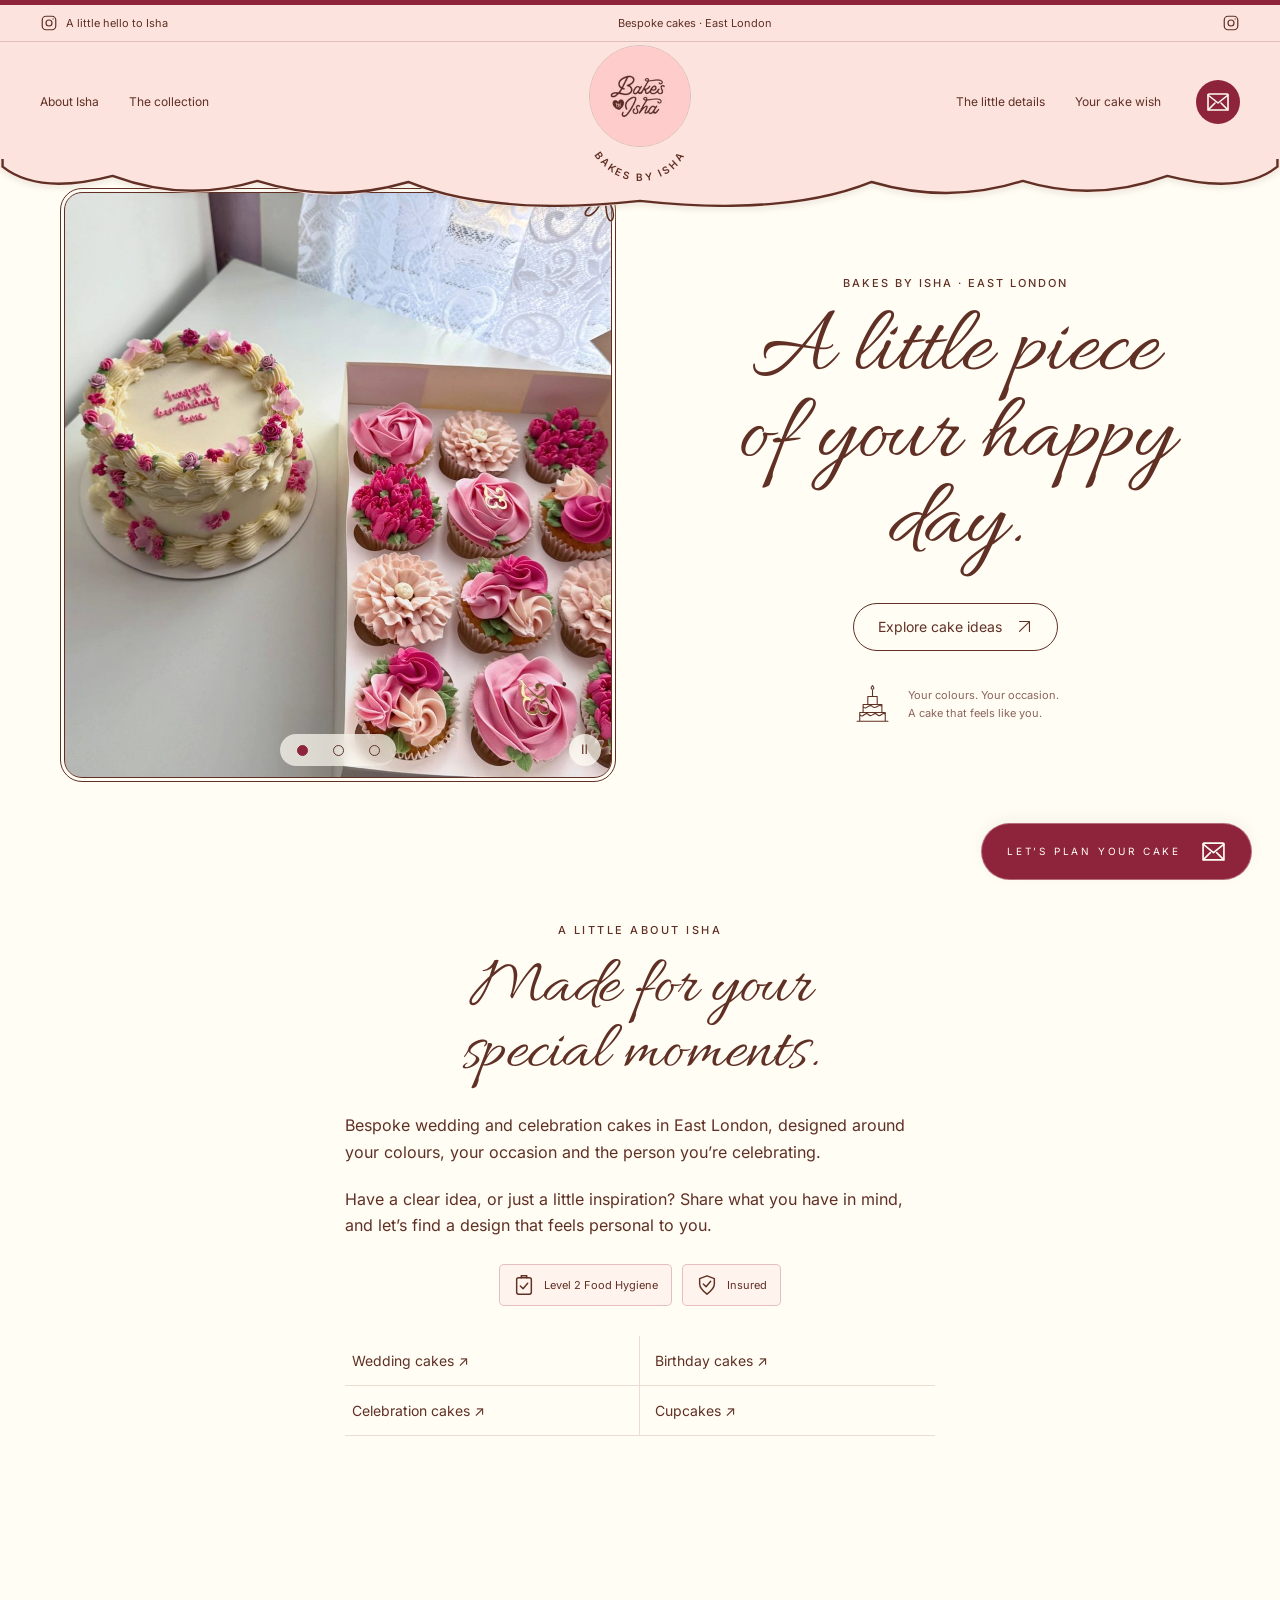
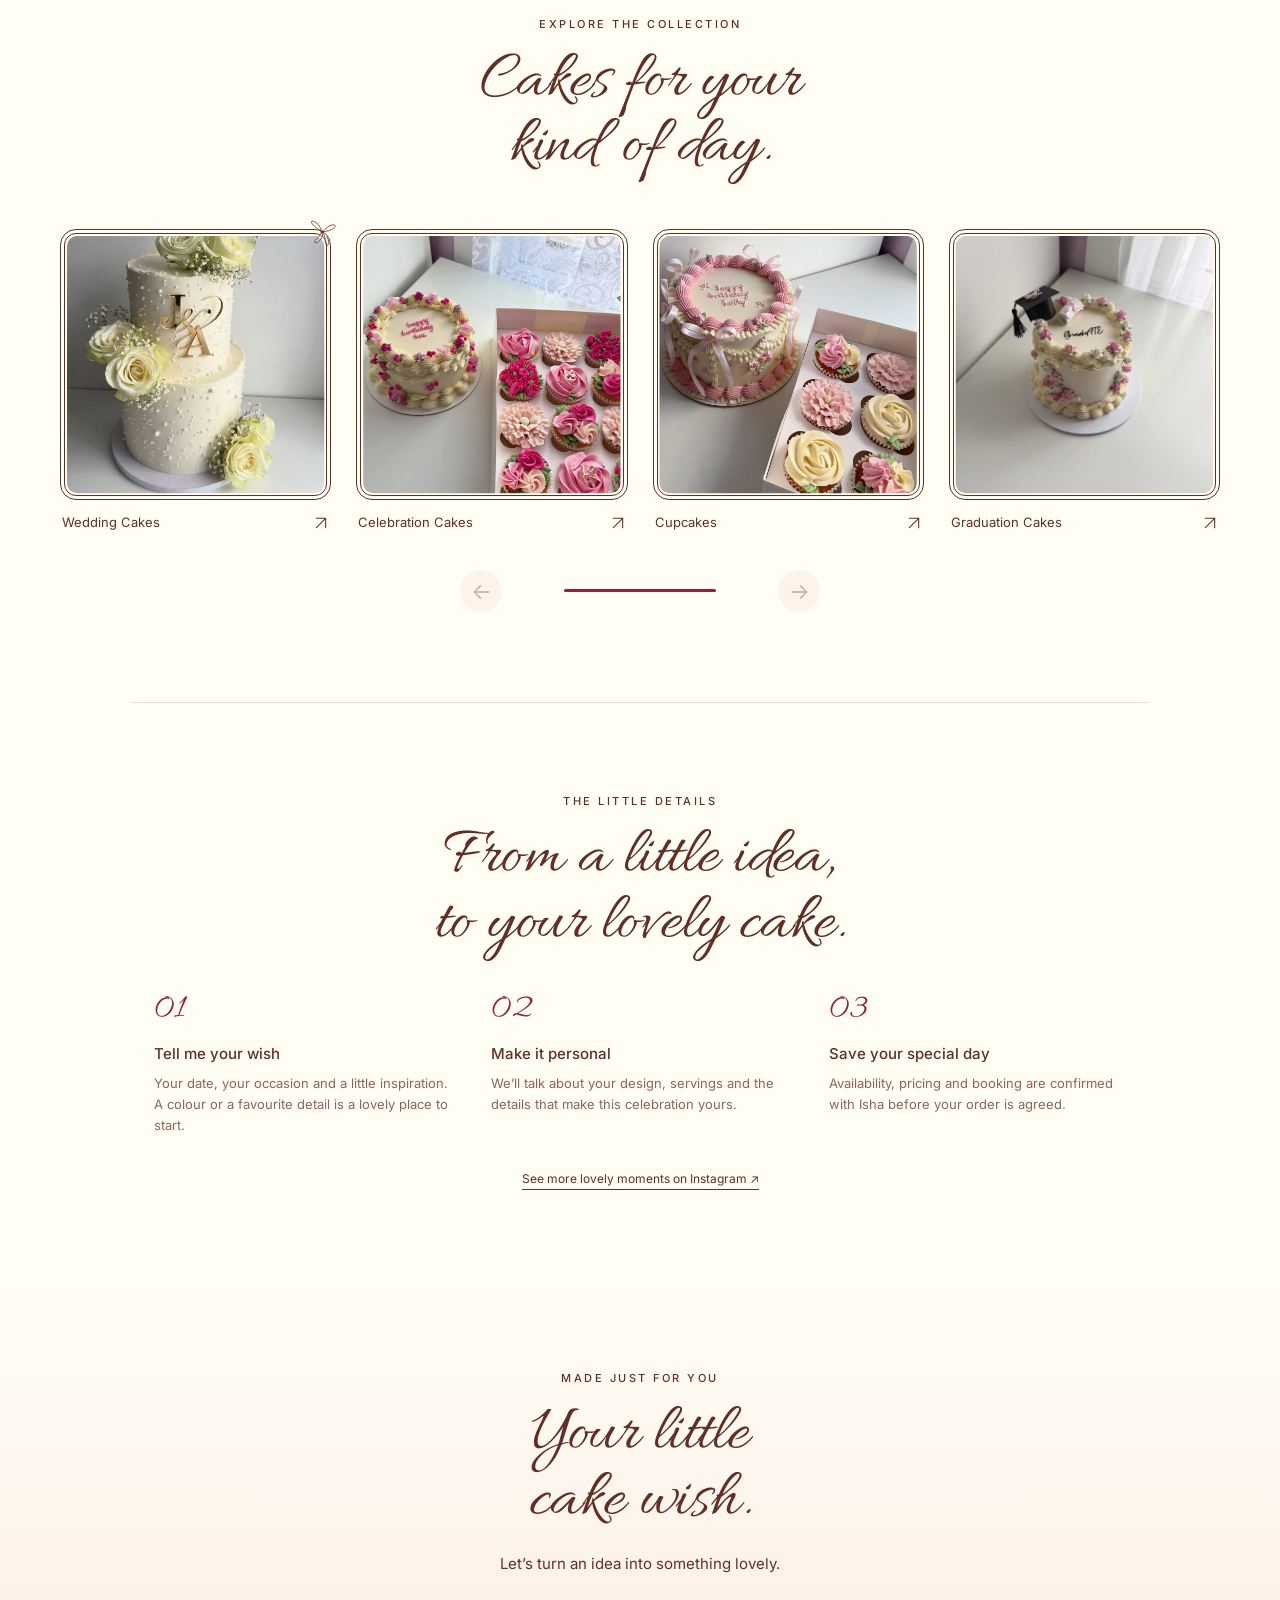
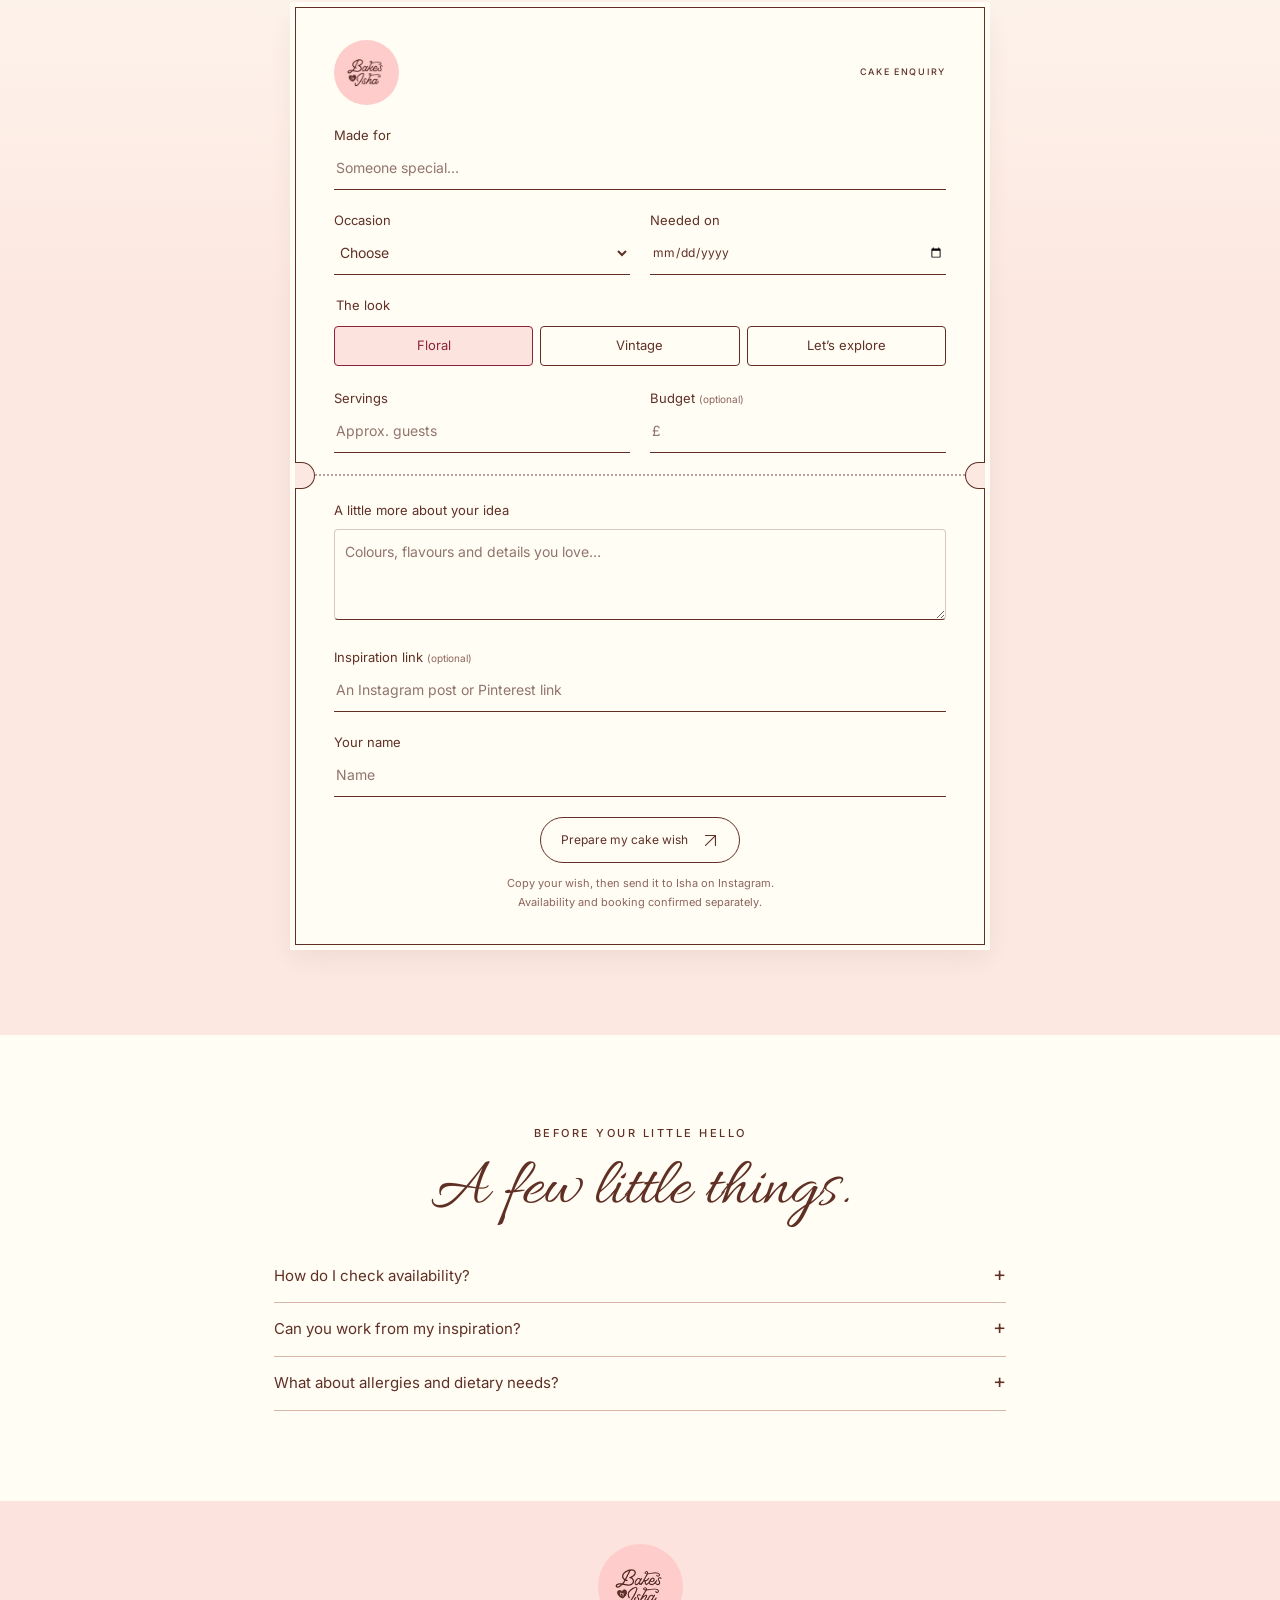
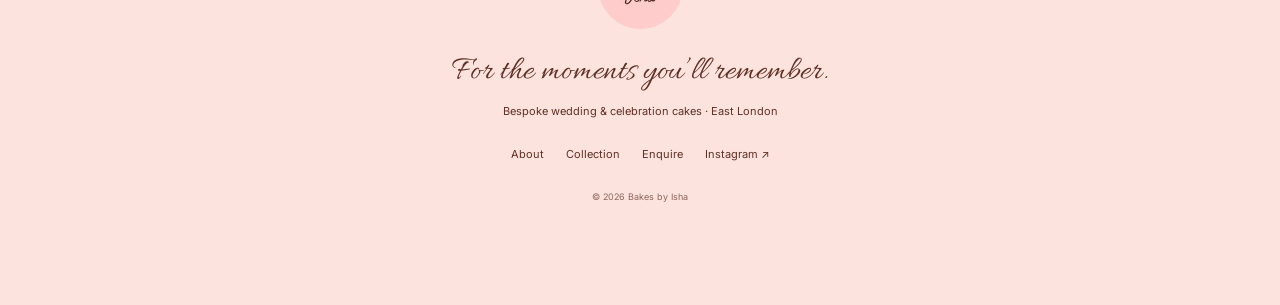
==== index.html @ a820387f "Build bespoke responsive Bakes by Isha landing page" ====
<!doctype html>
<html lang="en">
<head>
  <meta charset="utf-8"><meta name="viewport" content="width=device-width, initial-scale=1, viewport-fit=cover">
  <title>Bakes by Isha · A little piece of your happy day</title>
  <meta name="description" content="Bespoke wedding and celebration cakes in East London. Explore Isha's floral, vintage and occasion cakes, and share your little cake wish.">
  <meta name="theme-color" content="#8e233c"><meta name="robots" content="noindex,nofollow">
  <meta property="og:title" content="Bakes by Isha · Made for your special moments"><meta property="og:description" content="A little piece of your happy day. Bespoke cakes in East London."><meta property="og:image" content="/assets/floral.jpg">
  <link rel="icon" href="assets/logo.jpg"><link rel="preload" as="image" href="assets/floral.jpg"><link rel="stylesheet" href="fonts.css"><link rel="stylesheet" href="style.css"><script src="app.js" defer></script>
</head>
<body>
<svg class="symbols" xmlns="http://www.w3.org/2000/svg" aria-hidden="true"><defs>
 <symbol id="mail" viewBox="0 0 24 24"><rect x="2" y="4" width="20" height="16" rx="1"/><path d="m2 5 10 8 10-8M2 20l7-7m13 7-7-7"/></symbol>
 <symbol id="insta" viewBox="0 0 24 24"><rect x="3" y="3" width="18" height="18" rx="5"/><circle cx="12" cy="12" r="4"/><path d="M17.5 6.5h.01"/></symbol>
 <symbol id="arrow" viewBox="0 0 24 24"><path d="M5 19 19 5M5 5h14v14"/></symbol>
 <symbol id="shield" viewBox="0 0 24 24"><path d="m12 2 8 3v6c0 5-8 11-8 11S4 16 4 11V5zM8 11l3 3 5-6"/></symbol>
 <symbol id="check" viewBox="0 0 24 24"><rect x="4" y="4" width="16" height="18" rx="2"/><path d="M9 4V2h6v2M8 13l3 3 5-6"/></symbol>
 <symbol id="bow" viewBox="0 0 70 70"><path d="M34 29C-3 6 7-5 23 9c9 7 11 20 11 20Zm3 0C64-1 78 15 59 24c-10 5-22 5-22 5ZM34 31C26 46 14 50 17 56c7 6 22-14 20-24m0 0c9 11 3 24 10 31 5 3 7-10 1-20"/><circle cx="35" cy="30" r="3"/></symbol>
 <symbol id="cake" viewBox="0 0 64 64"><path d="M13 44h38v13H13zM18 32h28v12H18zM25 20h14v12H25zM32 11v9M9 57h46M13 47c5 7 8-6 13 0s8-6 13 0 8-6 12 0M18 35c5 7 9-6 14 0s9-6 14 0"/><path d="M32 4c-7 7 7 7 0 0Z"/></symbol>
</defs></svg>
<a class="skip" href="#main">Skip to content</a>
<header class="header" id="home">
 <div class="accent"></div>
 <div class="utility"><a href="https://www.instagram.com/bakes.byisha/" target="_blank" rel="noopener"><svg><use href="#insta"/></svg><span>A little hello to Isha</span></a><span class="utility-place">Bespoke cakes · East London</span><a href="https://www.instagram.com/bakes.byisha/" aria-label="Bakes by Isha on Instagram" target="_blank" rel="noopener"><svg><use href="#insta"/></svg></a></div>
 <div class="header-inner"><button class="menu-toggle" aria-label="Open menu" aria-expanded="false" aria-controls="menu"><span></span><span></span><span></span></button>
 <nav class="desktop-nav" aria-label="Primary"><a href="#about">About Isha</a><a href="#collection">The collection</a></nav>
 <a href="#home" class="brand" aria-label="Bakes by Isha home"><img src="assets/logo.jpg" width="150" height="150" alt="Bakes by Isha"><svg class="brand-arc" viewBox="0 0 180 160" aria-hidden="true"><defs><path id="name-arc" d="M22 90a68 68 0 0 0 136 0"/></defs><text><textPath href="#name-arc" startOffset="50%" text-anchor="middle">BAKES BY ISHA</textPath></text></svg></a>
 <nav class="desktop-nav right" aria-label="More"><a href="#details">The little details</a><a href="#enquiry">Your cake wish</a></nav>
 <a class="mail-button" href="#enquiry" aria-label="Plan your cake"><svg><use href="#mail"/></svg></a></div>
 <svg class="curtain" preserveAspectRatio="none" viewBox="0 0 1000 94" aria-hidden="true"><path class="curtain-fill" d="M0 0H1000V17Q970 75 912 36Q855 91 799 46Q741 94 681 48Q614 117 500 85Q386 117 319 48Q259 94 201 46Q145 91 88 36Q30 75 0 17Z"/><path class="curtain-line" d="M2 0V15Q30 71 88 33Q145 86 201 43Q259 89 319 45Q386 113 500 82Q614 113 681 45Q741 89 799 43Q855 86 912 33Q970 71 998 15V0"/></svg>
</header>
<div class="menu-backdrop" hidden></div><nav id="menu" class="menu-drawer" aria-label="Mobile menu" inert><p class="eyebrow">Something lovely starts here</p><a href="#about">A little about Isha <span>01</span></a><a href="#collection">The cake collection <span>02</span></a><a href="#details">The little details <span>03</span></a><a href="#enquiry">Your little cake wish <span>04</span></a><a class="menu-instagram" href="https://www.instagram.com/bakes.byisha/" target="_blank" rel="noopener">Find more on Instagram ↗</a></nav>
<main id="main">
 <section class="hero" aria-labelledby="hero-title">
  <div class="photo-frame hero-frame" role="region" aria-roledescription="carousel" aria-label="Isha's cake designs"><svg class="frame-bow" aria-hidden="true"><use href="#bow"/></svg><div class="slides">
   <img class="slide active floral" src="assets/floral.jpg" alt="Isha's cream birthday cake with pink flowers and matching hand-piped floral cupcakes" width="1200" height="1600" fetchpriority="high">
   <img class="slide" src="assets/wedding.jpg" alt="Isha's two-tier ivory wedding cake with pearl piping, white roses and golden initials" width="1200" height="1600">
   <img class="slide" src="assets/pink.jpg" alt="Isha's pink vintage birthday cake with ribbons and matching buttercream cupcakes" width="1200" height="1600">
  </div><div class="slider-controls"><div class="slider-dots" aria-label="Choose a cake photograph"><button aria-label="Show floral cake" aria-pressed="true" class="active"></button><button aria-label="Show wedding cake" aria-pressed="false"></button><button aria-label="Show pink vintage cake" aria-pressed="false"></button></div><button class="slider-pause" aria-label="Pause slideshow">Ⅱ</button></div></div>
  <div class="hero-copy"><p class="eyebrow">Bakes by Isha · East London</p><h1 id="hero-title">A little piece<br>of your happy day.</h1><a class="button" href="#collection">Explore cake ideas <svg><use href="#arrow"/></svg></a><div class="desktop-note"><svg aria-hidden="true"><use href="#cake"/></svg><span>Your colours. Your occasion.<br>A cake that feels like you.</span></div></div>
 </section>
 <section class="about section reveal" id="about" aria-labelledby="about-title"><p class="eyebrow">A little about Isha</p><h2 id="about-title">Made for your<br>special moments.</h2><div class="about-copy"><p>Bespoke wedding and celebration cakes in East London, designed around your colours, your occasion and the person you’re celebrating.</p><p>Have a clear idea, or just a little inspiration? Share what you have in mind, and let’s find a design that feels personal to you.</p></div><div class="badges"><span><svg aria-hidden="true"><use href="#check"/></svg>Level 2 Food Hygiene</span><span><svg aria-hidden="true"><use href="#shield"/></svg>Insured</span></div><div class="occasion-links"><a href="#collection" data-category="Wedding Cakes">Wedding cakes ↗</a><a href="#collection" data-category="Celebration Cakes">Birthday cakes ↗</a><a href="#collection" data-category="Celebration Cakes">Celebration cakes ↗</a><a href="#collection" data-category="Cupcakes">Cupcakes ↗</a></div></section>
 <section class="collection section" id="collection" aria-labelledby="collection-title"><div class="reveal section-heading"><p class="eyebrow">Explore the collection</p><h2 id="collection-title">Cakes for your<br>kind of day.</h2></div><div class="collection-track" tabindex="0" aria-label="Cake categories, scroll horizontally">
 <a class="cake-card" href="#enquiry" data-category="Wedding Cakes"><div class="photo-frame"><img src="assets/wedding.jpg" alt="Ivory rose wedding cake by Isha" width="1200" height="1600" loading="lazy"><svg class="frame-bow" aria-hidden="true"><use href="#bow"/></svg></div><span>Wedding Cakes <svg><use href="#arrow"/></svg></span></a>
 <a class="cake-card" href="#enquiry" data-category="Celebration Cakes"><div class="photo-frame"><img class="cake-crop" src="assets/floral.jpg" alt="Floral buttercream celebration cake by Isha" width="1200" height="1600" loading="lazy"></div><span>Celebration Cakes <svg><use href="#arrow"/></svg></span></a>
 <a class="cake-card" href="#enquiry" data-category="Cupcakes"><div class="photo-frame"><img class="cupcake-crop" src="assets/pink.jpg" alt="Pink, cream and floral hand-piped cupcakes by Isha" width="1200" height="1600" loading="lazy"></div><span>Cupcakes <svg><use href="#arrow"/></svg></span></a>
 <a class="cake-card" href="#enquiry" data-category="Graduation Cakes"><div class="photo-frame"><img src="assets/graduation.jpg" alt="Isha's graduation celebration cake" width="1440" height="1440" loading="lazy"></div><span>Graduation Cakes <svg><use href="#arrow"/></svg></span></a>
 </div><div class="collection-controls"><button class="round-button prev" aria-label="Previous cake categories">←</button><div class="track-progress" aria-hidden="true"><span></span></div><button class="round-button next" aria-label="Next cake categories">→</button></div></section>
 <section class="details section reveal" id="details" aria-labelledby="details-title"><p class="eyebrow">The little details</p><h2 id="details-title">From a little idea,<br>to your lovely cake.</h2><div class="steps"><article><span class="step-number">01</span><h3>Tell me your wish</h3><p>Your date, your occasion and a little inspiration. A colour or a favourite detail is a lovely place to start.</p></article><article><span class="step-number">02</span><h3>Make it personal</h3><p>We’ll talk about your design, servings and the details that make this celebration yours.</p></article><article><span class="step-number">03</span><h3>Save your special day</h3><p>Availability, pricing and booking are confirmed with Isha before your order is agreed.</p></article></div><a class="text-link" href="https://www.instagram.com/bakes.byisha/" target="_blank" rel="noopener">See more lovely moments on Instagram ↗</a></section>
 <section class="enquiry section" id="enquiry" aria-labelledby="enquiry-title"><div class="reveal section-heading"><p class="eyebrow">Made just for you</p><h2 id="enquiry-title">Your little<br>cake wish.</h2><p class="intro">Let’s turn an idea into something lovely.</p></div><form class="cake-ticket reveal"><div class="ticket-heading"><img src="assets/logo.jpg" width="80" height="80" alt="Bakes by Isha"><span class="eyebrow">Cake enquiry</span></div><label class="full">Made for<input name="madefor" placeholder="Someone special…" maxlength="100"></label><div class="form-row"><label>Occasion<select name="occasion" required><option value="">Choose</option>Wedding Cakes</option>Celebration Cakes</option>Cupcakes</option>Graduation Cakes</option><option>Something else</option></select></label><label>Needed on<input type="date" name="date" required></label></div><fieldset><legend>The look</legend><div class="look-options"><label><input type="radio" name="look" value="Floral" checked><span>Floral</span></label><label><input type="radio" name="look" value="Vintage"><span>Vintage</span></label><label><input type="radio" name="look" value="Let’s explore"><span>Let’s explore</span></label></div></fieldset><div class="form-row"><label>Servings<input name="servings" type="number" min="1" max="1000" placeholder="Approx. guests" required></label><label>Budget <small>(optional)</small><input name="budget" type="number" min="0" placeholder="£"></label></div><div class="perforation" aria-hidden="true"></div><label class="full">A little more about your idea<textarea name="idea" rows="3" maxlength="2000" placeholder="Colours, flavours and details you love…"></textarea></label><label class="full">Inspiration link <small>(optional)</small><input type="url" name="inspiration" placeholder="An Instagram post or Pinterest link"></label><label class="full">Your name<input name="name" autocomplete="given-name" placeholder="Name" required maxlength="100"></label><button class="button submit" type="submit">Prepare my cake wish <svg><use href="#arrow"/></svg></button><p class="form-note">Copy your wish, then send it to Isha on Instagram.<br>Availability and booking confirmed separately.</p><div class="enquiry-result" hidden><h3>Your cake wish is ready.</h3><textarea readonly aria-label="Your prepared cake enquiry" rows="8"></textarea><div class="result-actions"><button class="button copy" type="button">Copy my wish</button><a class="button" href="https://www.instagram.com/bakes.byisha/" target="_blank" rel="noopener">Message Isha ↗</a></div><p class="copy-status" role="status" aria-live="polite"></p></div></form></section>
 <section class="faq section reveal"><p class="eyebrow">Before your little hello</p><h2>A few little things.</h2><details><summary>How do I check availability?</summary><p>Check the availability highlights on <a href="https://www.instagram.com/bakes.byisha/" target="_blank" rel="noopener">Isha’s Instagram</a>, then send your date and cake idea. Your date is confirmed directly with Isha.</p></details><details><summary>Can you work from my inspiration?</summary><p>Share the colours, theme and details you love with your enquiry. Isha can discuss a bespoke design suited to your celebration.</p></details><details><summary>What about allergies and dietary needs?</summary><p>Please mention any allergies or dietary requirements when you enquire. Ask Isha to confirm ingredients and suitability before booking.</p></details></section>
</main>
<footer><img src="assets/logo.jpg" alt="Bakes by Isha" width="100" height="100"><p class="footer-script">For the moments you’ll remember.</p><p>Bespoke wedding & celebration cakes · East London</p><nav aria-label="Footer"><a href="#about">About</a><a href="#collection">Collection</a><a href="#enquiry">Enquire</a><a href="https://www.instagram.com/bakes.byisha/" target="_blank" rel="noopener">Instagram ↗</a></nav><small>© <span id="year">2026</span> Bakes by Isha</small></footer>
<a class="sticky-cta" href="#enquiry"><span>Let’s plan your cake</span><svg aria-hidden="true"><use href="#mail"/></svg></a>
</body></html>
---- fonts.css ----
@font-face {
  font-family: 'Allura';
  font-style: normal;
  font-weight: 400;
  font-display: swap;
  src: url(assets/font-0.ttf) format('truetype');
}
@font-face {
  font-family: 'Inter';
  font-style: normal;
  font-weight: 400;
  font-display: swap;
  src: url(assets/font-1.ttf) format('truetype');
}
@font-face {
  font-family: 'Inter';
  font-style: normal;
  font-weight: 500;
  font-display: swap;
  src: url(assets/font-2.ttf) format('truetype');
}
@font-face {
  font-family: 'Inter';
  font-style: normal;
  font-weight: 600;
  font-display: swap;
  src: url(assets/font-3.ttf) format('truetype');
}
---- style.css ----
:root{--cream:#fffdf4;--blush:#fbcfcd;--pink:#fce3dd;--chocolate:#603025;--burgundy:#8e233c;--muted:#8d655c;--line:#d8b7a8;--script:'Allura',cursive;--sans:'Inter',Arial,sans-serif;--ease:cubic-bezier(.22,1,.36,1)}*{box-sizing:border-box}html{scroll-behavior:smooth;scroll-padding-top:28px}body{margin:0;background:var(--cream);color:var(--chocolate);font:400 15px/1.65 var(--sans);padding-bottom:calc(68px + env(safe-area-inset-bottom))}a{color:inherit;text-decoration:none}button,input,select,textarea{font:inherit;color:inherit}button,a,input,select,textarea{-webkit-tap-highlight-color:transparent}button{cursor:pointer}a,button{touch-action:manipulation}button:disabled{opacity:.35;cursor:default}a:focus-visible,button:focus-visible,input:focus-visible,select:focus-visible,textarea:focus-visible,summary:focus-visible{outline:2px solid var(--burgundy);outline-offset:5px}svg{width:24px;height:24px;fill:none;stroke:currentColor;stroke-width:1.6;stroke-linecap:round;stroke-linejoin:round;flex-shrink:0}.symbols{position:absolute;width:0;height:0;overflow:hidden}.skip{position:fixed;top:0;left:15px;transform:translateY(-150%);z-index:99;background:var(--cream);padding:10px}.skip:focus{transform:none}.header{position:relative;z-index:20;background:var(--pink);animation:header-enter 1s var(--ease) .65s backwards}.accent{height:5px;background:var(--burgundy)}.utility{max-width:1280px;margin:auto;display:flex;align-items:center;justify-content:space-between;border-bottom:1px solid #60302533;padding:9px 26px;font-size:11px}.utility a{display:flex;align-items:center;gap:8px}.utility svg{width:18px;height:18px}.utility-place{display:none}.header-inner{height:108px;max-width:1280px;position:relative;margin:auto;display:flex;align-items:center;justify-content:space-between;padding:0 26px}.brand{position:absolute;left:50%;top:3px;transform:translateX(-50%);width:125px;height:135px;z-index:2}.brand img{width:88px;height:88px;display:block;border-radius:50%;margin:auto;border:1px solid #60302535}.brand-arc{position:absolute;top:0;width:125px;height:135px;stroke:none;fill:var(--chocolate)}.brand-arc text{font:600 13px var(--sans);letter-spacing:3px}.mail-button{background:var(--burgundy);color:var(--cream);width:44px;height:44px;display:grid;place-items:center;border-radius:50%;transition:transform .3s}.mail-button:hover{transform:rotate(-8deg)}.menu-toggle{width:44px;height:44px;padding:9px 3px;border:0;background:none;display:flex;flex-direction:column;justify-content:space-around;z-index:30}.menu-toggle span{width:27px;height:1.5px;background:var(--chocolate);transition:transform .4s,opacity .3s}.menu-toggle[aria-expanded=true] span:first-child{transform:translateY(9px) rotate(45deg)}.menu-toggle[aria-expanded=true] span:nth-child(2){opacity:0}.menu-toggle[aria-expanded=true] span:last-child{transform:translateY(-9px) rotate(-45deg)}.desktop-nav{display:none}.curtain{position:absolute;bottom:-33px;left:0;width:100%;height:36px;filter:drop-shadow(0 4px 2px #60302513);z-index:1}.curtain-fill{fill:var(--pink);stroke:none}.curtain-line{fill:none;stroke:var(--chocolate);stroke-width:2.4;vector-effect:non-scaling-stroke}.menu-drawer{position:absolute;top:146px;left:0;right:0;z-index:19;background:var(--pink);padding:54px 26px 30px;visibility:hidden;opacity:0;transform:translateY(-30px);transition:transform .5s var(--ease),opacity .35s,visibility .5s;border-bottom:1px solid var(--chocolate);box-shadow:0 16px 30px #60302515}.menu-drawer.open{visibility:visible;opacity:1;transform:none}.menu-drawer>a{display:flex;justify-content:space-between;font-family:var(--script);font-size:34px;padding:7px 0;border-bottom:1px solid #60302520}.menu-drawer>a span{font:11px var(--sans);align-self:center}.menu-drawer .menu-instagram{font:12px var(--sans);padding-top:24px;border:0}.menu-backdrop{position:fixed;inset:0;z-index:18;background:#60302545;backdrop-filter:blur(2px)}.hero{max-width:1240px;margin:auto;padding:19px 17px 0;position:relative}.photo-frame{border:1.5px solid var(--chocolate);padding:4px;position:relative;border-radius:22px;background:var(--cream)}.photo-frame:before{content:'';position:absolute;inset:3px;border:1px solid var(--chocolate);border-radius:18px;pointer-events:none;z-index:3}.hero-frame{animation:photo-enter 1.2s var(--ease) .12s backwards;z-index:2;margin-top:-6px}.slides{position:relative;width:100%;aspect-ratio:1/1;border-radius:17px;overflow:hidden;background:var(--blush);touch-action:pan-y}.slide{width:100%;height:100%;object-fit:cover;position:absolute;inset:0;opacity:0;transform:scale(1.025);transition:opacity 1.4s ease,transform 5.5s ease;filter:brightness(1.08) saturate(.94);object-position:center 57%}.slide.floral{object-position:50% 76%}.slide.active{opacity:1;transform:scale(1)}.frame-bow{position:absolute;width:41px;height:41px;right:-9px;top:-15px;z-index:4;stroke:var(--chocolate);stroke-width:2;filter:drop-shadow(0 0 2px var(--cream));pointer-events:none}.slider-controls{position:absolute;bottom:15px;left:0;right:0;z-index:5;display:flex;justify-content:center;align-items:center}.slider-dots{display:flex;gap:10px;padding:3px 9px;background:#fffdf4b0;border-radius:30px;backdrop-filter:blur(6px)}.slider-dots button{width:26px;height:26px;padding:0;position:relative;background:none;border:0}.slider-dots button:before{content:'';position:absolute;width:9px;height:9px;top:8px;left:8px;border:1px solid var(--chocolate);border-radius:50%;transition:background .4s}.slider-dots button.active:before{background:var(--burgundy);border-color:var(--burgundy)}.slider-pause{position:absolute;right:14px;border:0;width:32px;height:32px;border-radius:50%;background:#fffdf4bd;font-size:13px}.hero-copy{text-align:center;padding:28px 0 17px;animation:copy-enter 1s var(--ease) .4s backwards}.eyebrow{font-size:10px;line-height:1.6;letter-spacing:2.5px;text-transform:uppercase;font-weight:500;margin:0 0 16px}h1,h2{font:400 52px/.96 var(--script);margin:0 0 26px;letter-spacing:-.5px}h1{font-size:57px;line-height:.9}.button{display:inline-flex;align-items:center;justify-content:center;gap:14px;border:1px solid var(--chocolate);border-radius:40px;padding:11px 24px;min-height:46px;background:transparent;font-size:14px;transition:background .3s,transform .3s}.button:hover{background:var(--pink);transform:translateY(-2px)}.button svg{width:17px;height:17px}.desktop-note{display:none}.section{max-width:1120px;margin:0 auto;padding:66px 24px}.section h2,.section-heading{text-align:center}.section>.eyebrow{text-align:center}.about{max-width:740px}.about-copy p{margin:0 0 21px}.badges{display:flex;gap:10px;flex-wrap:wrap;margin-top:25px}.badges span{display:flex;align-items:center;gap:9px;padding:9px 13px;background:#fbcfcd30;border:1px solid #b9677860;border-radius:5px;font-size:11px}.badges svg{width:22px;height:22px}.occasion-links{display:grid;grid-template-columns:1fr 1fr;margin-top:30px;font-size:12px}.occasion-links a{padding:13px 7px;border-bottom:1px solid #d8b7a877}.occasion-links a:nth-child(odd){border-right:1px solid #d8b7a877}.occasion-links a:nth-child(even){padding-left:15px}.collection{max-width:1240px;padding-left:20px;padding-right:20px}.collection-track{display:flex;overflow-x:auto;gap:14px;scroll-snap-type:x mandatory;scrollbar-width:none;padding:16px 0 4px;scroll-behavior:smooth}.collection-track::-webkit-scrollbar{display:none}.cake-card{flex:0 0 calc((100% - 14px)/2);min-width:0;scroll-snap-align:start}.cake-card .photo-frame{aspect-ratio:1;border-radius:16px;overflow:visible}.cake-card .photo-frame:before{border-radius:12px}.cake-card img{width:100%;height:100%;position:absolute;inset:0;object-fit:cover;clip-path:inset(6px round 10px);filter:brightness(1.07) saturate(.93);object-position:center 55%;transition:filter .4s}.cake-card:hover img{filter:brightness(1.12) saturate(1)}.cake-card .cake-crop{object-fit:cover;object-position:10% 66%}.cake-card .cupcake-crop{object-position:90% 70%}.cake-card>span{display:flex;align-items:center;justify-content:space-between;font-size:12px;padding:12px 2px}.cake-card>span svg{width:16px;height:16px}.cake-card .frame-bow{width:28px;height:28px;top:-10px;right:-6px}.collection-controls{display:flex;align-items:center;justify-content:space-between;margin-top:20px;gap:30px}.round-button{border:0;background:var(--pink);width:42px;height:42px;border-radius:50%;font-size:22px}.track-progress{height:3px;background:var(--pink);width:42%;border-radius:10px;overflow:hidden}.track-progress span{display:block;height:100%;width:50%;background:var(--burgundy);transform:translateX(0);transition:transform .3s}.details{border-top:1px solid #d8b7a866}.steps{display:grid;gap:22px;margin-top:30px}.steps article{display:grid;grid-template-columns:38px 1fr;column-gap:12px}.step-number{font:400 29px var(--script);color:var(--burgundy);grid-row:span 2}.steps h3{font-size:14px;font-weight:500;margin:3px 0 6px}.steps p{font-size:13px;margin:0;color:var(--muted)}.text-link{font-size:12px;border-bottom:1px solid var(--chocolate);display:table;margin:32px auto 0}.enquiry{max-width:none;background:linear-gradient(var(--cream) 0%,#fce8e1 46%,#fce8e1 100%)}.enquiry .intro{font-size:13px;margin-top:-8px;margin-bottom:30px}.cake-ticket{max-width:690px;margin:auto;background:var(--cream);border:1px solid var(--chocolate);outline:5px solid var(--cream);padding:22px 20px 25px;box-shadow:0 10px 25px #60302517}.ticket-heading{display:flex;align-items:center;justify-content:space-between;margin-bottom:20px}.ticket-heading img{width:65px;height:65px;border-radius:50%}.ticket-heading .eyebrow{font-size:9px;margin:0;letter-spacing:1.7px}.cake-ticket label{display:block;font-size:12px;margin:0 0 20px;min-width:0}.cake-ticket label small{font-size:10px;color:var(--muted)}input,select,textarea{width:100%;min-width:0;border:0;border-bottom:1px solid var(--chocolate);border-radius:0;background:transparent;font-size:13px;padding:9px 2px;min-height:44px;outline-offset:2px}input::placeholder,textarea::placeholder{color:#91756d;opacity:1}input[type=date]{font-size:12px;color:var(--chocolate)}select{padding-right:2px}textarea{border:1px solid #60302540;border-bottom-color:var(--chocolate);border-radius:4px;margin-top:7px;padding:10px;resize:vertical}.form-row{display:grid;grid-template-columns:1fr 1fr;gap:20px}fieldset{border:0;padding:0;margin:0 0 22px;min-width:0}legend{font-size:12px;margin-bottom:9px}.look-options{display:flex;gap:7px}.look-options label{flex:1;margin:0!important;position:relative}.look-options input{position:absolute;opacity:0;width:1px;height:1px;min-height:0}.look-options span{display:flex;justify-content:center;align-items:center;min-height:40px;border:1px solid var(--chocolate);border-radius:4px;font-size:11px;transition:background .3s,color .3s}.look-options input:checked+span{background:var(--pink);border-color:var(--burgundy);color:var(--burgundy)}.look-options input:focus-visible+span{outline:2px solid var(--burgundy);outline-offset:3px}.perforation{border-top:2px dotted #60302570;position:relative;margin:1px -20px 24px}.perforation:before,.perforation:after{content:'';position:absolute;width:19px;height:25px;background:#fce8e1;top:-14px;border:1px solid var(--chocolate)}.perforation:before{left:-1px;border-left:0;border-radius:0 30px 30px 0}.perforation:after{right:-1px;border-right:0;border-radius:30px 0 0 30px}.submit{display:flex;margin:7px auto 0;font-size:12px;padding:10px 20px}.form-note{text-align:center;font-size:10px;color:var(--muted);line-height:1.7;margin-bottom:0}.enquiry-result{border-top:1px solid var(--line);margin-top:25px;padding-top:20px}.enquiry-result h3{font:400 32px var(--script);margin:0}.enquiry-result textarea{font-size:12px}.result-actions{display:flex;gap:8px;justify-content:center;flex-wrap:wrap}.result-actions .button{font-size:11px;padding:8px 15px}.copy-status{font-size:11px;text-align:center}.faq{max-width:780px}.faq details{border-bottom:1px solid var(--line);padding:14px 0}.faq summary{cursor:pointer;list-style:none;font-size:13px;display:flex;justify-content:space-between;gap:15px}.faq summary::-webkit-details-marker{display:none}.faq summary:after{content:'+';font-size:20px;line-height:1}.faq details[open] summary:after{content:'−'}.faq details p{font-size:13px;color:var(--muted);margin:12px 0 4px}.faq details a{text-decoration:underline}footer{background:var(--pink);text-align:center;padding:43px 24px 38px;font-size:11px}footer img{border-radius:50%;width:85px;height:85px}.footer-script{font:400 34px/1.1 var(--script);margin:20px 0 10px}footer nav{display:flex;gap:22px;justify-content:center;margin:24px 0}footer small{font-size:9px;color:var(--muted)}.sticky-cta{position:fixed;bottom:0;left:0;right:0;z-index:35;background:var(--burgundy);color:var(--cream);min-height:64px;padding:16px 20px calc(16px + env(safe-area-inset-bottom));display:flex;align-items:center;justify-content:center;gap:20px;border-top:1px solid #fffdf455;font-size:12px;letter-spacing:2.8px;text-transform:uppercase;box-shadow:0 -4px 15px #6030250d}.sticky-cta svg{width:25px;height:25px}.reveal{opacity:1}.js .reveal{opacity:0;transform:translateY(24px);transition:opacity .9s var(--ease),transform .9s var(--ease)}.js .reveal.visible{opacity:1;transform:none}@keyframes photo-enter{from{opacity:0;transform:translateY(18px)}to{opacity:1;transform:none}}@keyframes copy-enter{from{opacity:0;transform:translateY(16px)}to{opacity:1;transform:none}}@keyframes header-enter{from{opacity:0;transform:translateY(-35px)}to{opacity:1;transform:none}}
@media(min-width:768px){.utility-place{display:block}.utility{padding-inline:40px}.header-inner{height:124px;padding-inline:40px}.brand{width:140px;height:150px}.brand img{width:102px;height:102px}.brand-arc{width:140px;height:150px}.curtain{height:43px;bottom:-40px}.hero{display:grid;grid-template-columns:1.05fr 1fr;align-items:center;gap:45px;padding:30px 40px 30px}.hero-frame{margin-top:-12px}.slides{aspect-ratio:1/1.06}.hero-copy{padding:42px 0}.hero h1{font-size:78px}.eyebrow{font-size:11px}.section{padding-top:90px;padding-bottom:90px}.section h2{font-size:68px}.about-copy{font-size:16px;max-width:590px;margin:auto}.badges{justify-content:center}.occasion-links{max-width:590px;margin-inline:auto;font-size:14px}.collection-track{gap:25px}.cake-card{flex-basis:calc((100% - 75px)/4)}.cake-card>span{font-size:13px}.collection-controls{max-width:360px;margin-inline:auto}.steps{grid-template-columns:repeat(3,1fr);gap:40px}.steps article{display:block}.step-number{display:block;font-size:36px;margin-bottom:10px}.steps h3{font-size:15px}.details{max-width:1020px}.cake-ticket{padding:32px 38px}.perforation{margin-inline:-38px}.cake-ticket label,legend{font-size:13px}input,select,textarea{font-size:14px}.look-options span{font-size:13px}.enquiry .intro{font-size:15px}.form-note{font-size:11px}.sticky-cta{left:auto;right:28px;bottom:20px;min-height:52px;max-width:340px;border-radius:40px;padding:15px 25px;font-size:10px;border:1px solid #fffdf455}body{padding-bottom:0}footer{padding-bottom:100px}.faq summary{font-size:15px}.desktop-note{display:flex;align-items:center;justify-content:center;gap:14px;font-size:11px;color:var(--muted);margin-top:32px;text-align:left}.desktop-note svg{width:43px;height:43px;color:var(--chocolate)}.menu-drawer{top:168px}}
@media(min-width:1050px){.menu-toggle{display:none}.desktop-nav{display:flex;gap:30px;font-size:12px}.desktop-nav.right{margin-left:auto;margin-right:35px}.hero{gap:75px;padding-top:38px}.hero h1{font-size:96px}.hero-copy .button{font-size:14px;margin-top:10px}.hero-copy .eyebrow{letter-spacing:2px}.header-inner{height:120px}.curtain{height:48px;bottom:-45px}.hero-frame{margin-top:-12px}.hero-copy{padding-top:60px}.hero .slides{aspect-ratio:1/1.07}.collection-track{padding-top:24px}.collection h2{margin-bottom:25px}.collection{padding-inline:40px}.hero-frame .frame-bow{width:56px;height:56px;right:-13px;top:-19px}.about{padding-top:110px}}
@media(max-width:359px){h1{font-size:48px}h2{font-size:46px}.section{padding-inline:18px}.header-inner{padding-inline:20px}.cake-card>span{font-size:10px}.sticky-cta{font-size:10px}.cake-ticket{padding-inline:15px}.perforation{margin-inline:-15px}.form-row{gap:12px}.look-options span{font-size:10px}}
@media(prefers-reduced-motion:reduce){html{scroll-behavior:auto}*,*:before,*:after{animation:none!important;transition:none!important}.js .reveal{opacity:1;transform:none}.collection-track{scroll-behavior:auto}}
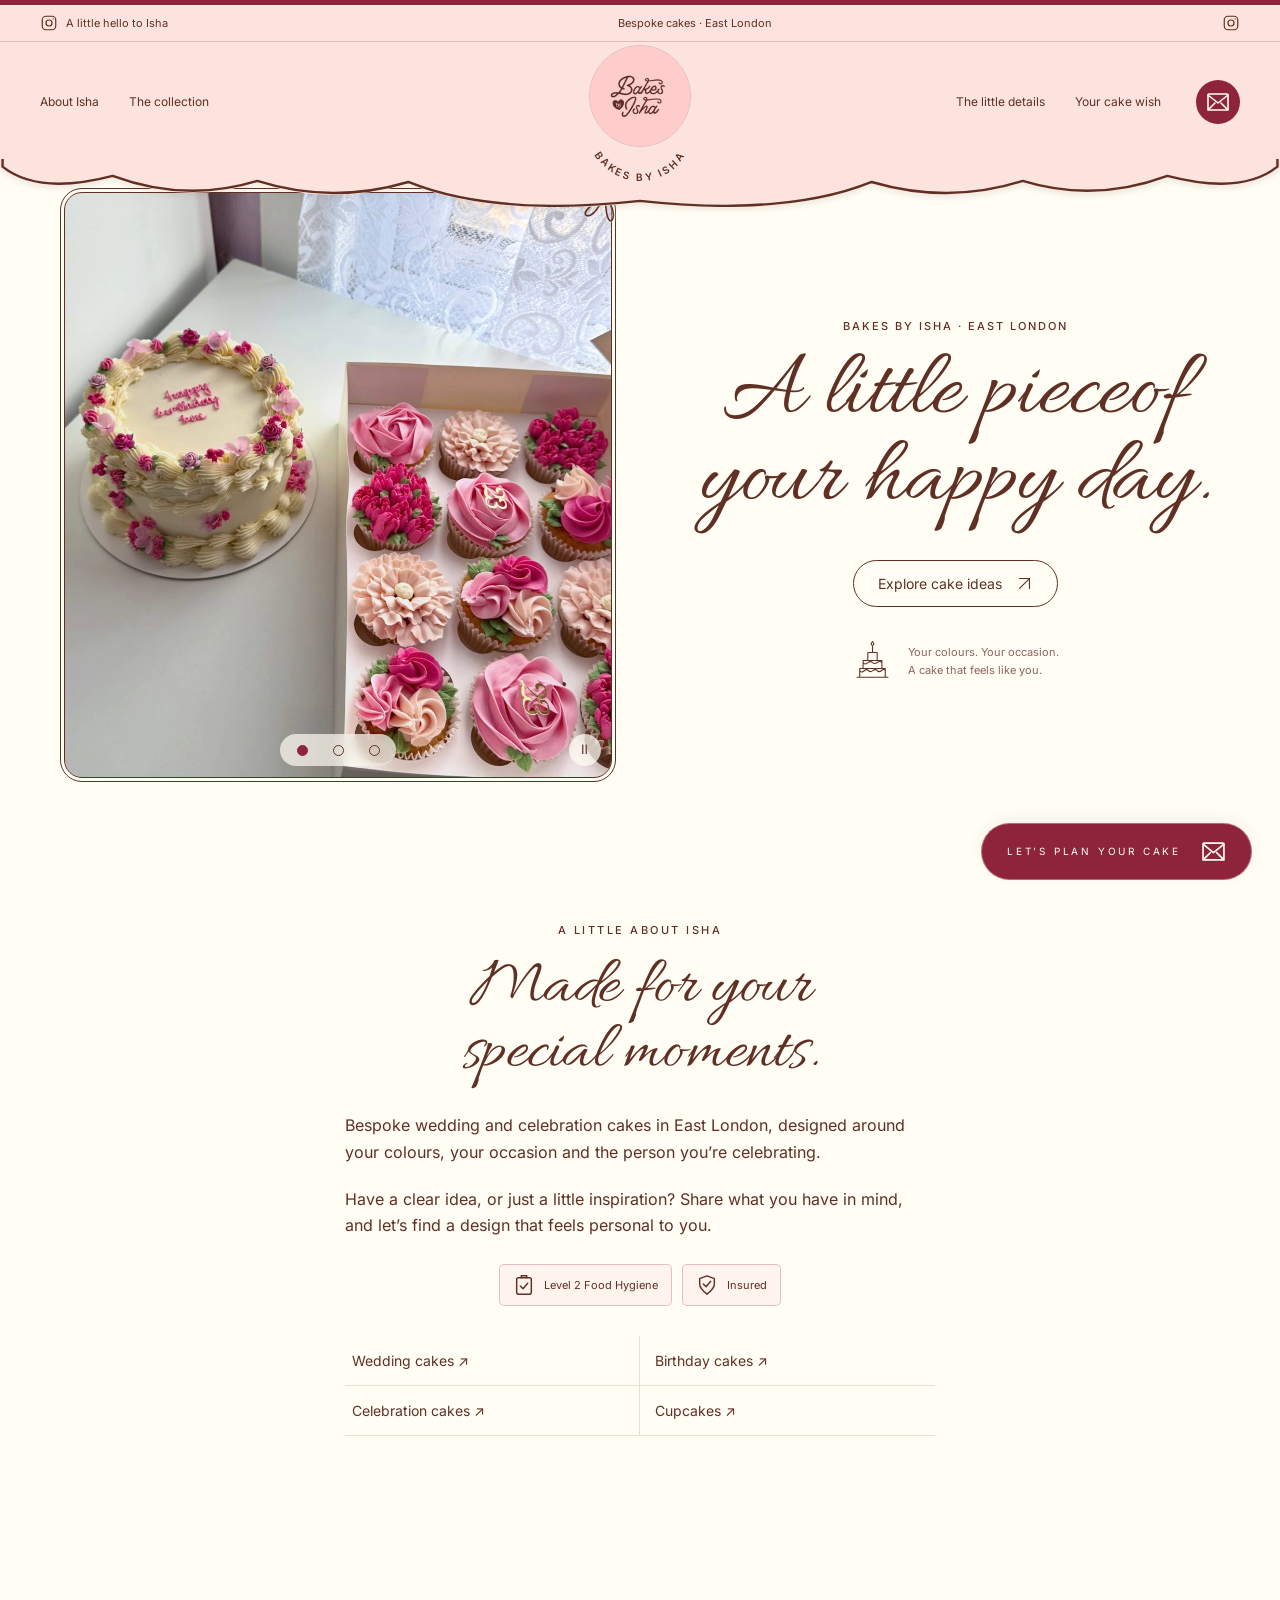
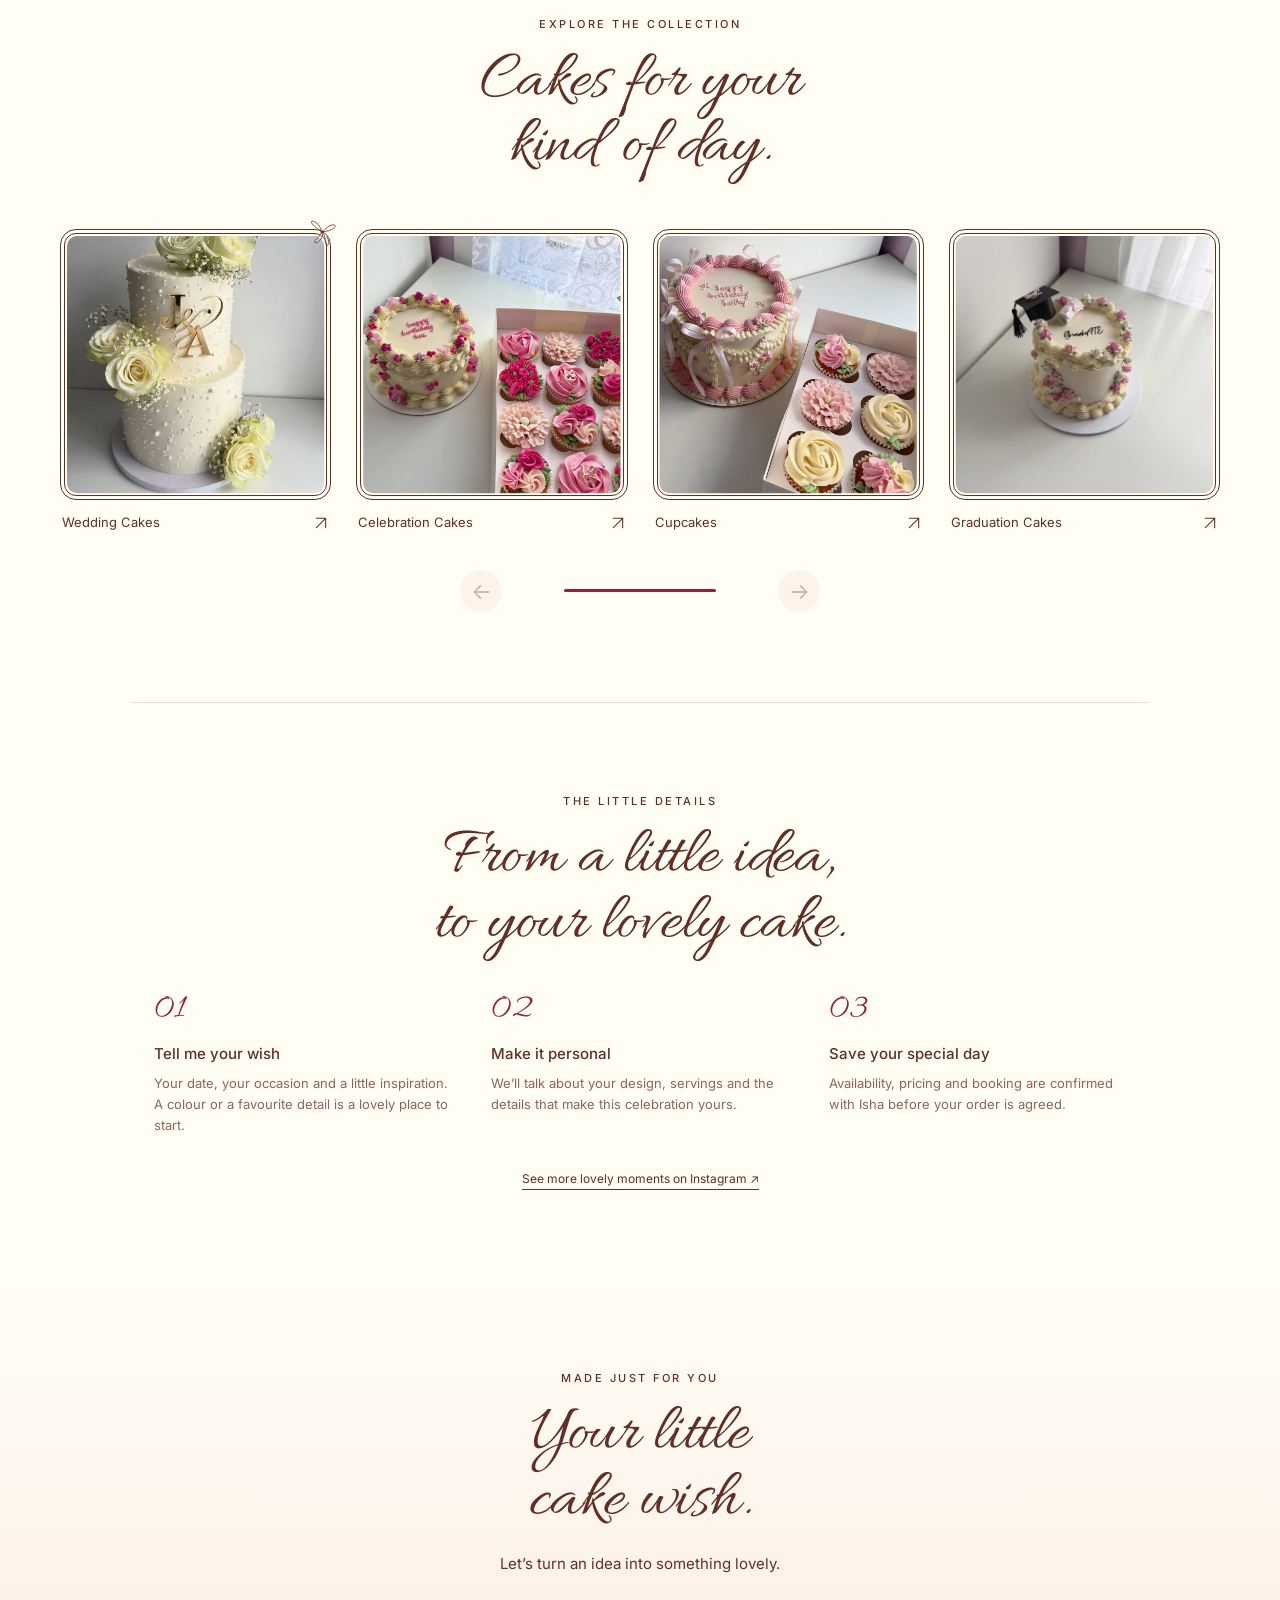
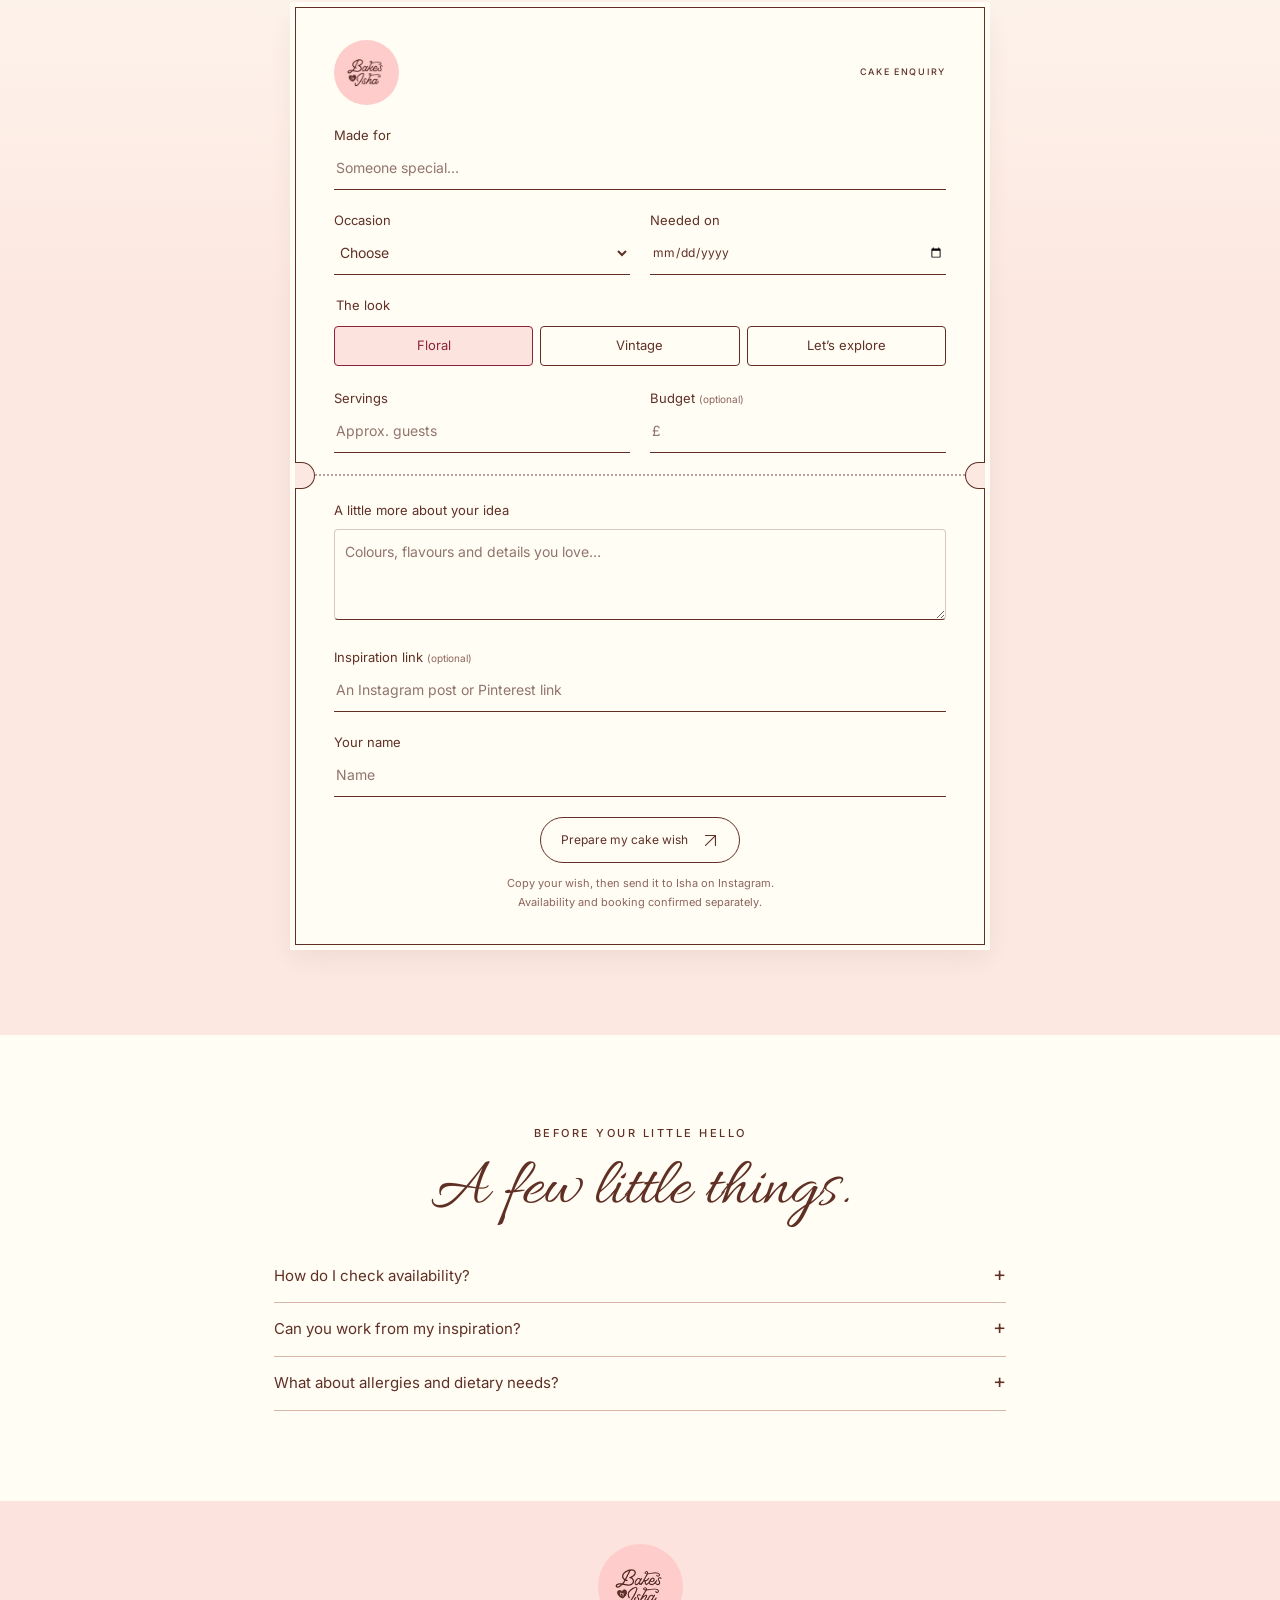
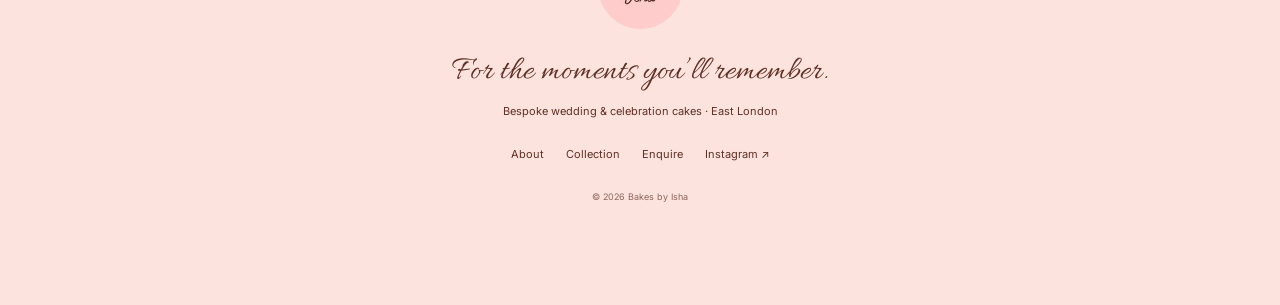
==== commit 4373e07d: "Refine mobile headline fit and correct occasion options" ====
--- a/index.html
+++ b/index.html
@@ -37,7 +37,7 @@
    <img class="slide" src="assets/wedding.jpg" alt="Isha's two-tier ivory wedding cake with pearl piping, white roses and golden initials" width="1200" height="1600">
    <img class="slide" src="assets/pink.jpg" alt="Isha's pink vintage birthday cake with ribbons and matching buttercream cupcakes" width="1200" height="1600">
   </div><div class="slider-controls"><div class="slider-dots" aria-label="Choose a cake photograph"><button aria-label="Show floral cake" aria-pressed="true" class="active"></button><button aria-label="Show wedding cake" aria-pressed="false"></button><button aria-label="Show pink vintage cake" aria-pressed="false"></button></div><button class="slider-pause" aria-label="Pause slideshow">Ⅱ</button></div></div>
-  <div class="hero-copy"><p class="eyebrow">Bakes by Isha · East London</p><h1 id="hero-title">A little piece<br>of your happy day.</h1><a class="button" href="#collection">Explore cake ideas <svg><use href="#arrow"/></svg></a><div class="desktop-note"><svg aria-hidden="true"><use href="#cake"/></svg><span>Your colours. Your occasion.<br>A cake that feels like you.</span></div></div>
+  <div class="hero-copy"><p class="eyebrow">Bakes by Isha · East London</p><h1 id="hero-title"><span>A little piece</span><span>of your happy day.</span></h1><a class="button" href="#collection">Explore cake ideas <svg><use href="#arrow"/></svg></a><div class="desktop-note"><svg aria-hidden="true"><use href="#cake"/></svg><span>Your colours. Your occasion.<br>A cake that feels like you.</span></div></div>
  </section>
  <section class="about section reveal" id="about" aria-labelledby="about-title"><p class="eyebrow">A little about Isha</p><h2 id="about-title">Made for your<br>special moments.</h2><div class="about-copy"><p>Bespoke wedding and celebration cakes in East London, designed around your colours, your occasion and the person you’re celebrating.</p><p>Have a clear idea, or just a little inspiration? Share what you have in mind, and let’s find a design that feels personal to you.</p></div><div class="badges"><span><svg aria-hidden="true"><use href="#check"/></svg>Level 2 Food Hygiene</span><span><svg aria-hidden="true"><use href="#shield"/></svg>Insured</span></div><div class="occasion-links"><a href="#collection" data-category="Wedding Cakes">Wedding cakes ↗</a><a href="#collection" data-category="Celebration Cakes">Birthday cakes ↗</a><a href="#collection" data-category="Celebration Cakes">Celebration cakes ↗</a><a href="#collection" data-category="Cupcakes">Cupcakes ↗</a></div></section>
  <section class="collection section" id="collection" aria-labelledby="collection-title"><div class="reveal section-heading"><p class="eyebrow">Explore the collection</p><h2 id="collection-title">Cakes for your<br>kind of day.</h2></div><div class="collection-track" tabindex="0" aria-label="Cake categories, scroll horizontally">
@@ -47,7 +47,7 @@
  <a class="cake-card" href="#enquiry" data-category="Graduation Cakes"><div class="photo-frame"><img src="assets/graduation.jpg" alt="Isha's graduation celebration cake" width="1440" height="1440" loading="lazy"></div><span>Graduation Cakes <svg><use href="#arrow"/></svg></span></a>
  </div><div class="collection-controls"><button class="round-button prev" aria-label="Previous cake categories">←</button><div class="track-progress" aria-hidden="true"><span></span></div><button class="round-button next" aria-label="Next cake categories">→</button></div></section>
  <section class="details section reveal" id="details" aria-labelledby="details-title"><p class="eyebrow">The little details</p><h2 id="details-title">From a little idea,<br>to your lovely cake.</h2><div class="steps"><article><span class="step-number">01</span><h3>Tell me your wish</h3><p>Your date, your occasion and a little inspiration. A colour or a favourite detail is a lovely place to start.</p></article><article><span class="step-number">02</span><h3>Make it personal</h3><p>We’ll talk about your design, servings and the details that make this celebration yours.</p></article><article><span class="step-number">03</span><h3>Save your special day</h3><p>Availability, pricing and booking are confirmed with Isha before your order is agreed.</p></article></div><a class="text-link" href="https://www.instagram.com/bakes.byisha/" target="_blank" rel="noopener">See more lovely moments on Instagram ↗</a></section>
- <section class="enquiry section" id="enquiry" aria-labelledby="enquiry-title"><div class="reveal section-heading"><p class="eyebrow">Made just for you</p><h2 id="enquiry-title">Your little<br>cake wish.</h2><p class="intro">Let’s turn an idea into something lovely.</p></div><form class="cake-ticket reveal"><div class="ticket-heading"><img src="assets/logo.jpg" width="80" height="80" alt="Bakes by Isha"><span class="eyebrow">Cake enquiry</span></div><label class="full">Made for<input name="madefor" placeholder="Someone special…" maxlength="100"></label><div class="form-row"><label>Occasion<select name="occasion" required><option value="">Choose</option>Wedding Cakes</option>Celebration Cakes</option>Cupcakes</option>Graduation Cakes</option><option>Something else</option></select></label><label>Needed on<input type="date" name="date" required></label></div><fieldset><legend>The look</legend><div class="look-options"><label><input type="radio" name="look" value="Floral" checked><span>Floral</span></label><label><input type="radio" name="look" value="Vintage"><span>Vintage</span></label><label><input type="radio" name="look" value="Let’s explore"><span>Let’s explore</span></label></div></fieldset><div class="form-row"><label>Servings<input name="servings" type="number" min="1" max="1000" placeholder="Approx. guests" required></label><label>Budget <small>(optional)</small><input name="budget" type="number" min="0" placeholder="£"></label></div><div class="perforation" aria-hidden="true"></div><label class="full">A little more about your idea<textarea name="idea" rows="3" maxlength="2000" placeholder="Colours, flavours and details you love…"></textarea></label><label class="full">Inspiration link <small>(optional)</small><input type="url" name="inspiration" placeholder="An Instagram post or Pinterest link"></label><label class="full">Your name<input name="name" autocomplete="given-name" placeholder="Name" required maxlength="100"></label><button class="button submit" type="submit">Prepare my cake wish <svg><use href="#arrow"/></svg></button><p class="form-note">Copy your wish, then send it to Isha on Instagram.<br>Availability and booking confirmed separately.</p><div class="enquiry-result" hidden><h3>Your cake wish is ready.</h3><textarea readonly aria-label="Your prepared cake enquiry" rows="8"></textarea><div class="result-actions"><button class="button copy" type="button">Copy my wish</button><a class="button" href="https://www.instagram.com/bakes.byisha/" target="_blank" rel="noopener">Message Isha ↗</a></div><p class="copy-status" role="status" aria-live="polite"></p></div></form></section>
+ <section class="enquiry section" id="enquiry" aria-labelledby="enquiry-title"><div class="reveal section-heading"><p class="eyebrow">Made just for you</p><h2 id="enquiry-title">Your little<br>cake wish.</h2><p class="intro">Let’s turn an idea into something lovely.</p></div><form class="cake-ticket reveal"><div class="ticket-heading"><img src="assets/logo.jpg" width="80" height="80" alt="Bakes by Isha"><span class="eyebrow">Cake enquiry</span></div><label class="full">Made for<input name="madefor" placeholder="Someone special…" maxlength="100"></label><div class="form-row"><label>Occasion<select name="occasion" required><option value="">Choose</option><option>Wedding Cakes</option><option>Celebration Cakes</option><option>Cupcakes</option><option>Graduation Cakes</option><option>Something else</option></select></label><label>Needed on<input type="date" name="date" required></label></div><fieldset><legend>The look</legend><div class="look-options"><label><input type="radio" name="look" value="Floral" checked><span>Floral</span></label><label><input type="radio" name="look" value="Vintage"><span>Vintage</span></label><label><input type="radio" name="look" value="Let’s explore"><span>Let’s explore</span></label></div></fieldset><div class="form-row"><label>Servings<input name="servings" type="number" min="1" max="1000" placeholder="Approx. guests" required></label><label>Budget <small>(optional)</small><input name="budget" type="number" min="0" placeholder="£"></label></div><div class="perforation" aria-hidden="true"></div><label class="full">A little more about your idea<textarea name="idea" rows="3" maxlength="2000" placeholder="Colours, flavours and details you love…"></textarea></label><label class="full">Inspiration link <small>(optional)</small><input type="url" name="inspiration" placeholder="An Instagram post or Pinterest link"></label><label class="full">Your name<input name="name" autocomplete="given-name" placeholder="Name" required maxlength="100"></label><button class="button submit" type="submit">Prepare my cake wish <svg><use href="#arrow"/></svg></button><p class="form-note">Copy your wish, then send it to Isha on Instagram.<br>Availability and booking confirmed separately.</p><div class="enquiry-result" hidden><h3>Your cake wish is ready.</h3><textarea readonly aria-label="Your prepared cake enquiry" rows="8"></textarea><div class="result-actions"><button class="button copy" type="button">Copy my wish</button><a class="button" href="https://www.instagram.com/bakes.byisha/" target="_blank" rel="noopener">Message Isha ↗</a></div><p class="copy-status" role="status" aria-live="polite"></p></div></form></section>
  <section class="faq section reveal"><p class="eyebrow">Before your little hello</p><h2>A few little things.</h2><details><summary>How do I check availability?</summary><p>Check the availability highlights on <a href="https://www.instagram.com/bakes.byisha/" target="_blank" rel="noopener">Isha’s Instagram</a>, then send your date and cake idea. Your date is confirmed directly with Isha.</p></details><details><summary>Can you work from my inspiration?</summary><p>Share the colours, theme and details you love with your enquiry. Isha can discuss a bespoke design suited to your celebration.</p></details><details><summary>What about allergies and dietary needs?</summary><p>Please mention any allergies or dietary requirements when you enquire. Ask Isha to confirm ingredients and suitability before booking.</p></details></section>
 </main>
 <footer><img src="assets/logo.jpg" alt="Bakes by Isha" width="100" height="100"><p class="footer-script">For the moments you’ll remember.</p><p>Bespoke wedding & celebration cakes · East London</p><nav aria-label="Footer"><a href="#about">About</a><a href="#collection">Collection</a><a href="#enquiry">Enquire</a><a href="https://www.instagram.com/bakes.byisha/" target="_blank" rel="noopener">Instagram ↗</a></nav><small>© <span id="year">2026</span> Bakes by Isha</small></footer>
--- a/style.css
+++ b/style.css
@@ -3,3 +3,5 @@
 @media(min-width:1050px){.menu-toggle{display:none}.desktop-nav{display:flex;gap:30px;font-size:12px}.desktop-nav.right{margin-left:auto;margin-right:35px}.hero{gap:75px;padding-top:38px}.hero h1{font-size:96px}.hero-copy .button{font-size:14px;margin-top:10px}.hero-copy .eyebrow{letter-spacing:2px}.header-inner{height:120px}.curtain{height:48px;bottom:-45px}.hero-frame{margin-top:-12px}.hero-copy{padding-top:60px}.hero .slides{aspect-ratio:1/1.07}.collection-track{padding-top:24px}.collection h2{margin-bottom:25px}.collection{padding-inline:40px}.hero-frame .frame-bow{width:56px;height:56px;right:-13px;top:-19px}.about{padding-top:110px}}
 @media(max-width:359px){h1{font-size:48px}h2{font-size:46px}.section{padding-inline:18px}.header-inner{padding-inline:20px}.cake-card>span{font-size:10px}.sticky-cta{font-size:10px}.cake-ticket{padding-inline:15px}.perforation{margin-inline:-15px}.form-row{gap:12px}.look-options span{font-size:10px}}
 @media(prefers-reduced-motion:reduce){html{scroll-behavior:auto}*,*:before,*:after{animation:none!important;transition:none!important}.js .reveal{opacity:1;transform:none}.collection-track{scroll-behavior:auto}}
+
+@media(max-width:767px){h1{font-size:clamp(42px,12.4vw,57px);line-height:1.05}h1 span{display:block;white-space:nowrap}.hero-copy{padding-top:24px}}
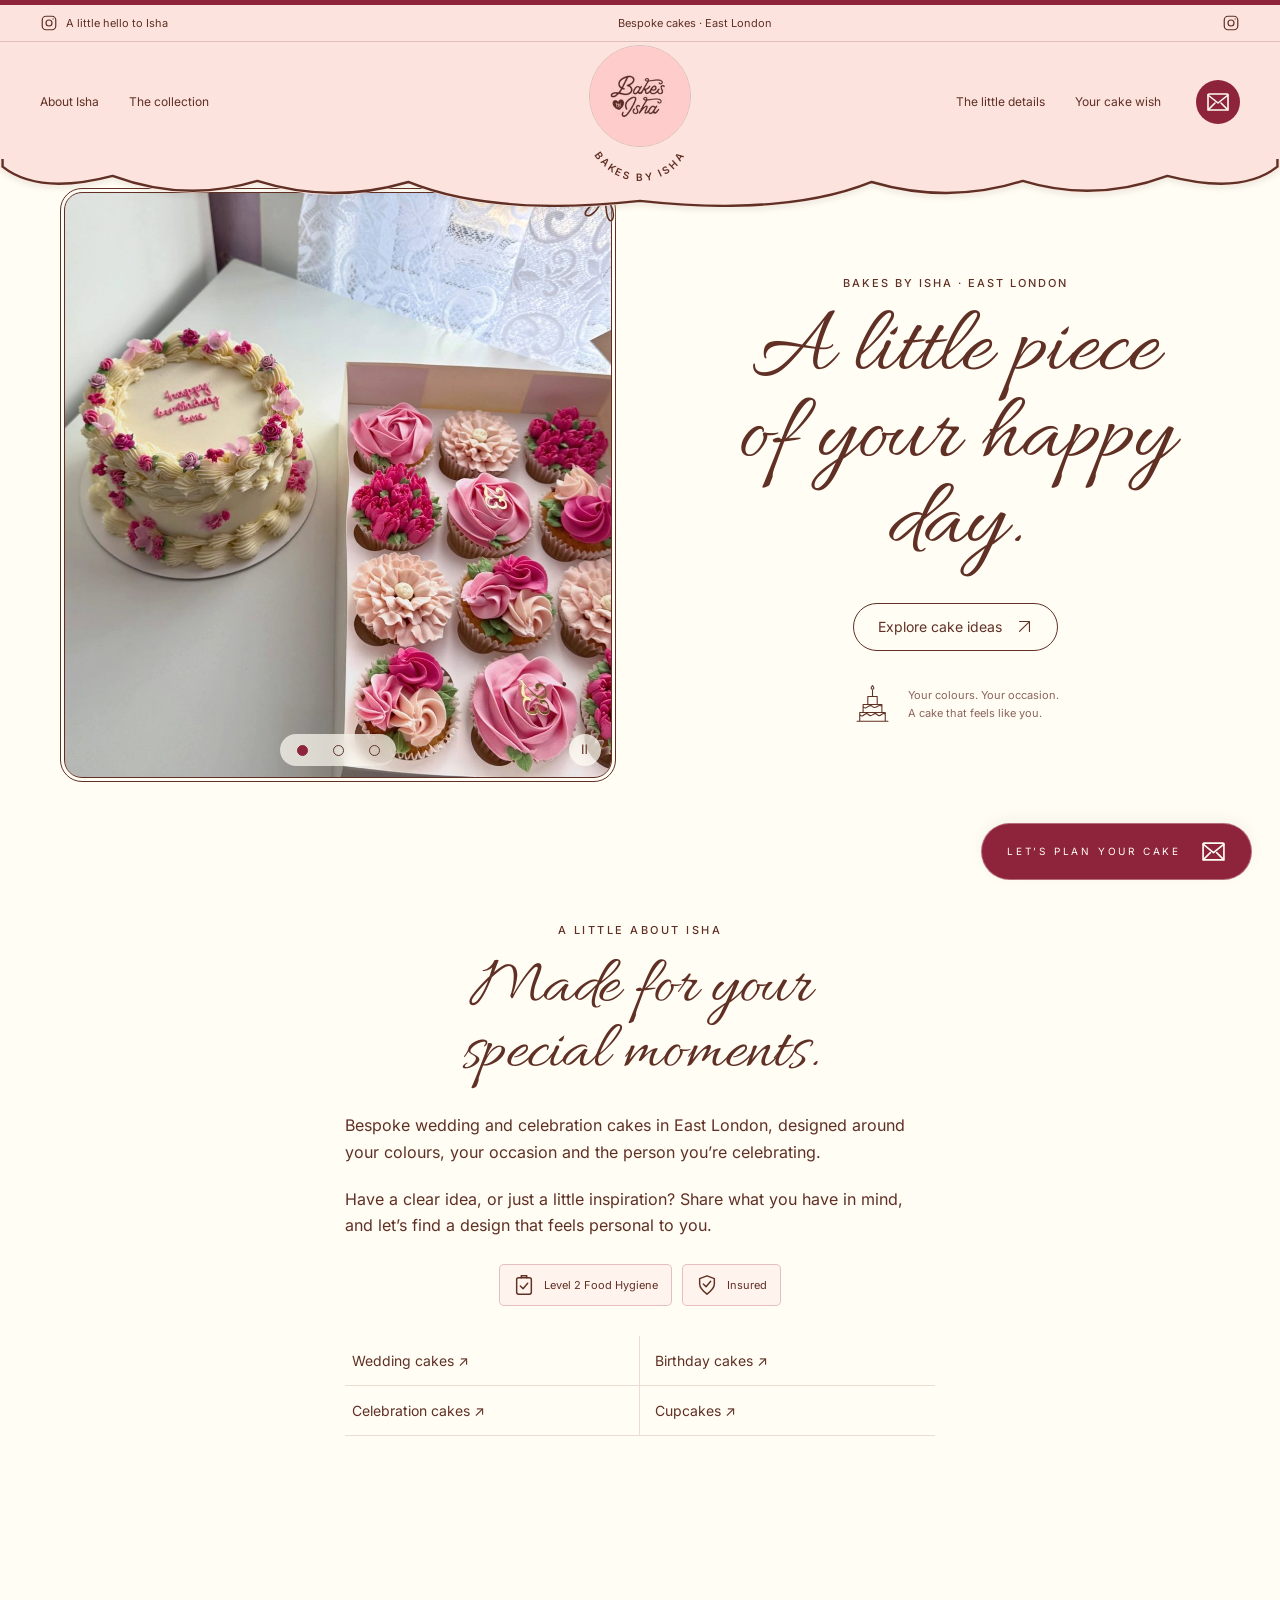
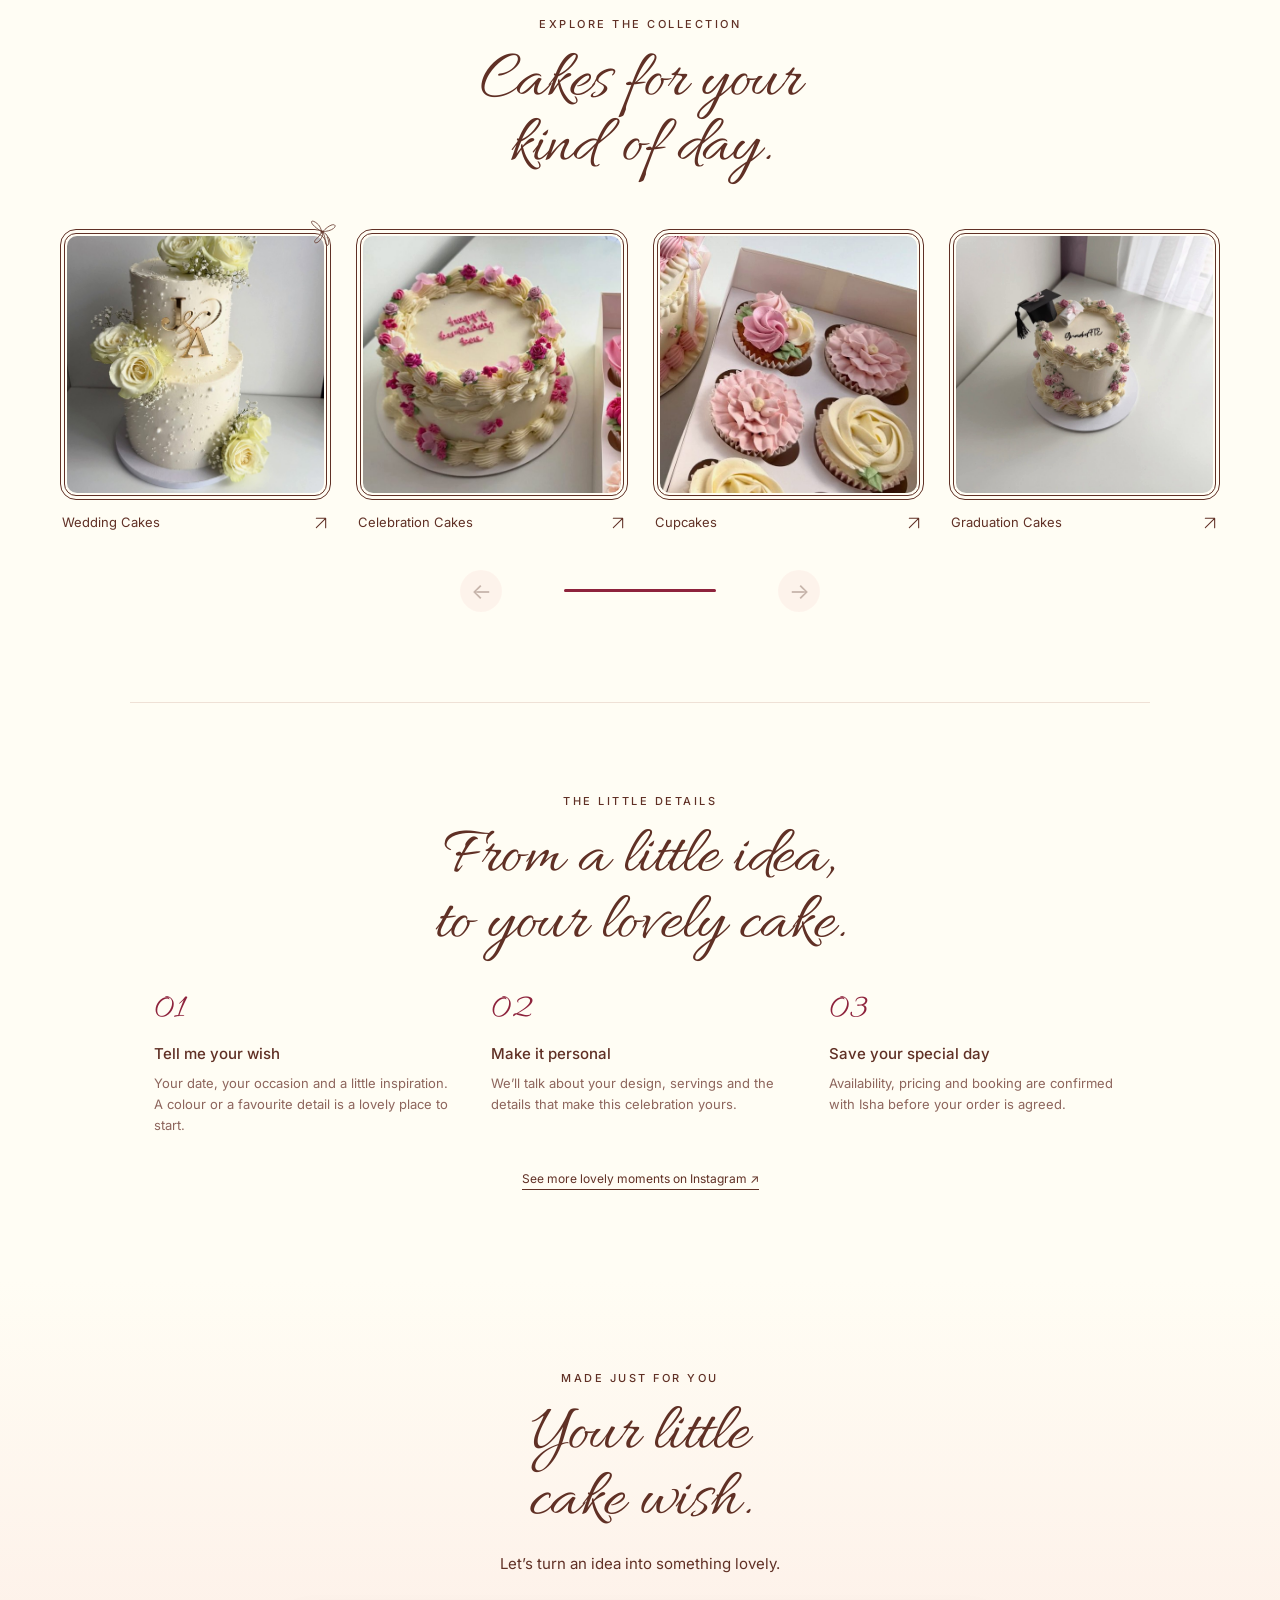
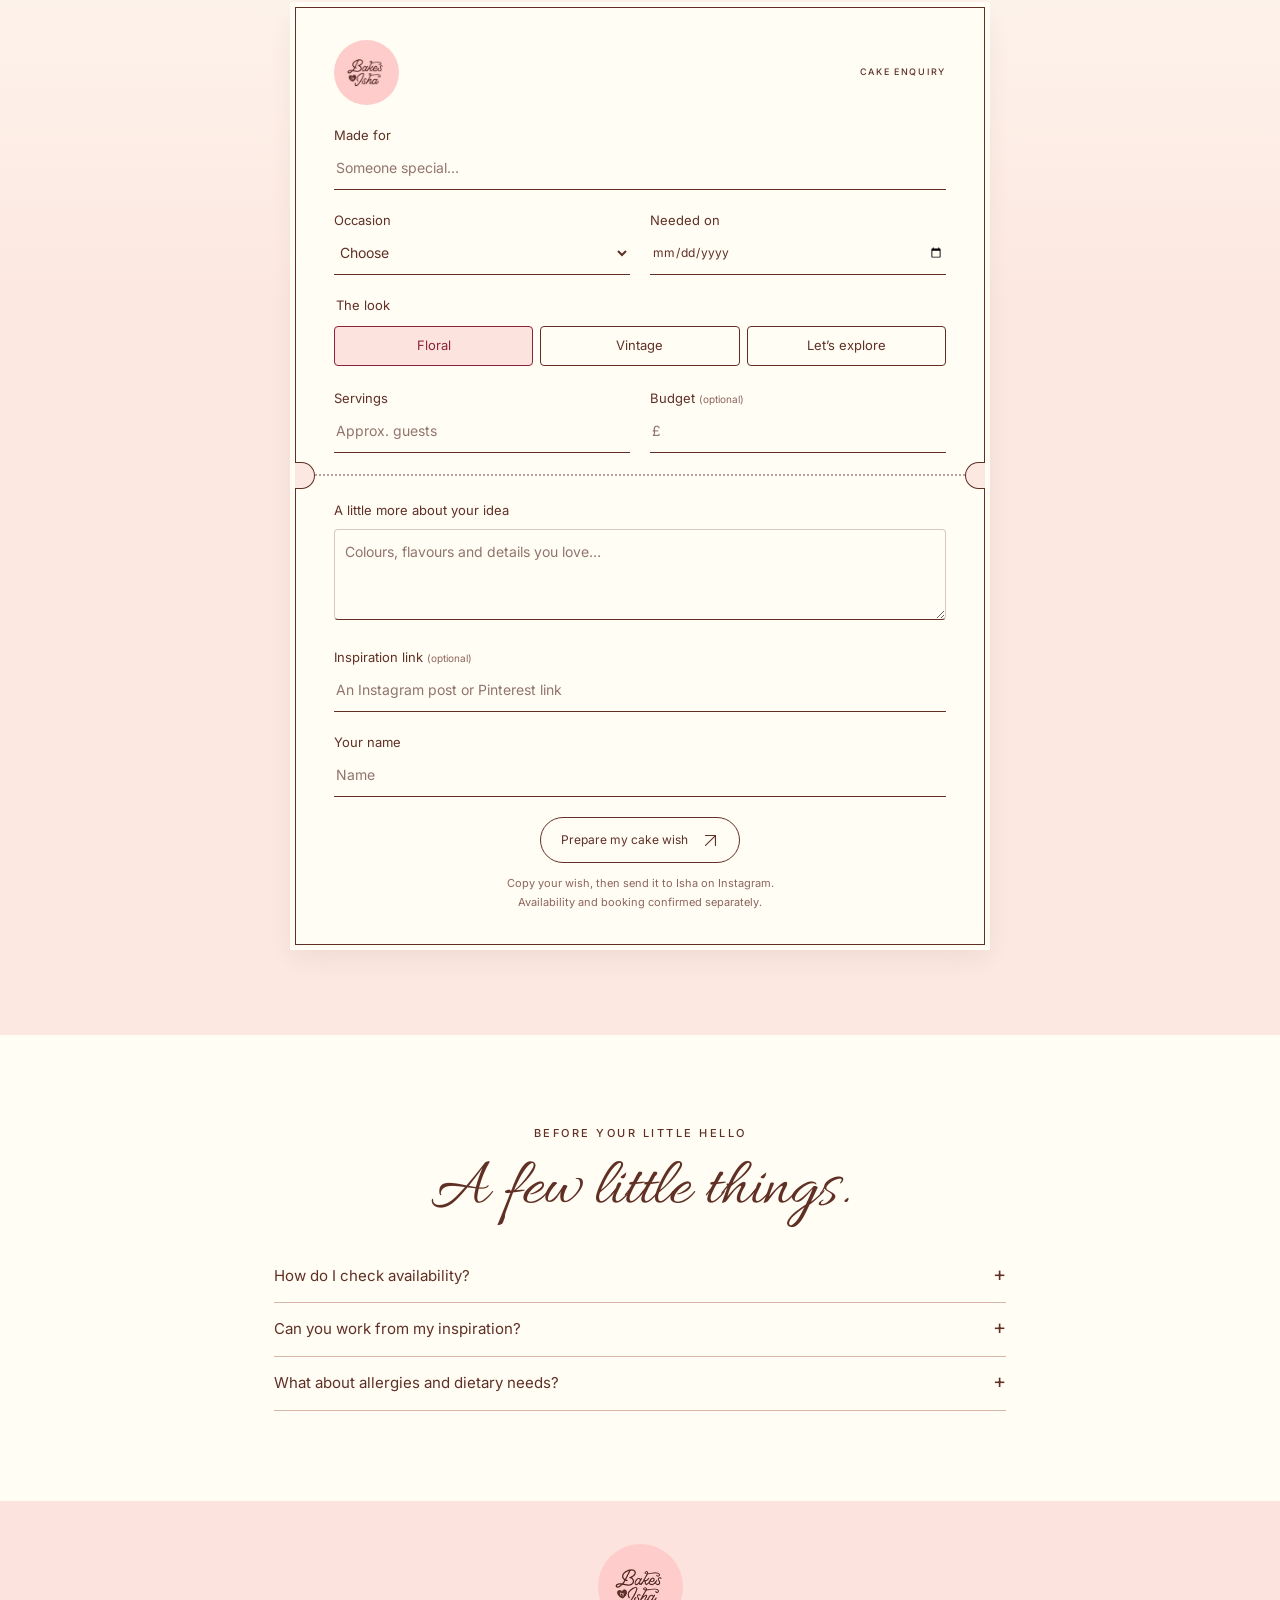
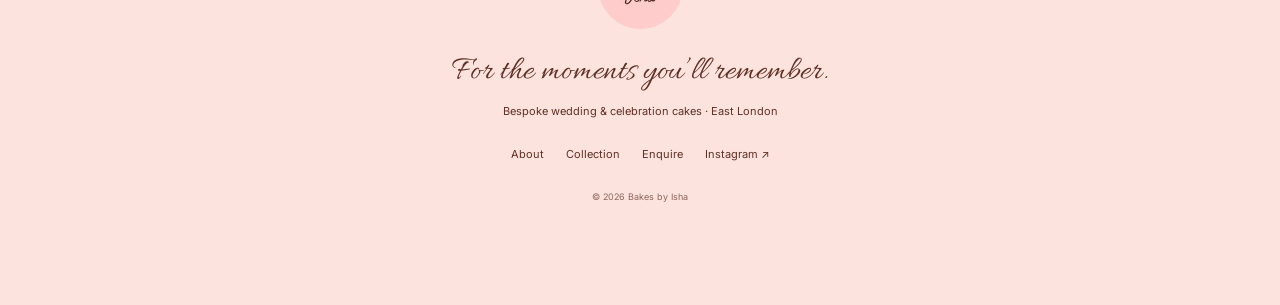
==== commit 752045a2: "Improve cake category photo framing and desktop headline flow" ====
--- a/index.html
+++ b/index.html
@@ -41,10 +41,10 @@
  </section>
  <section class="about section reveal" id="about" aria-labelledby="about-title"><p class="eyebrow">A little about Isha</p><h2 id="about-title">Made for your<br>special moments.</h2><div class="about-copy"><p>Bespoke wedding and celebration cakes in East London, designed around your colours, your occasion and the person you’re celebrating.</p><p>Have a clear idea, or just a little inspiration? Share what you have in mind, and let’s find a design that feels personal to you.</p></div><div class="badges"><span><svg aria-hidden="true"><use href="#check"/></svg>Level 2 Food Hygiene</span><span><svg aria-hidden="true"><use href="#shield"/></svg>Insured</span></div><div class="occasion-links"><a href="#collection" data-category="Wedding Cakes">Wedding cakes ↗</a><a href="#collection" data-category="Celebration Cakes">Birthday cakes ↗</a><a href="#collection" data-category="Celebration Cakes">Celebration cakes ↗</a><a href="#collection" data-category="Cupcakes">Cupcakes ↗</a></div></section>
  <section class="collection section" id="collection" aria-labelledby="collection-title"><div class="reveal section-heading"><p class="eyebrow">Explore the collection</p><h2 id="collection-title">Cakes for your<br>kind of day.</h2></div><div class="collection-track" tabindex="0" aria-label="Cake categories, scroll horizontally">
- <a class="cake-card" href="#enquiry" data-category="Wedding Cakes"><div class="photo-frame"><img src="assets/wedding.jpg" alt="Ivory rose wedding cake by Isha" width="1200" height="1600" loading="lazy"><svg class="frame-bow" aria-hidden="true"><use href="#bow"/></svg></div><span>Wedding Cakes <svg><use href="#arrow"/></svg></span></a>
- <a class="cake-card" href="#enquiry" data-category="Celebration Cakes"><div class="photo-frame"><img class="cake-crop" src="assets/floral.jpg" alt="Floral buttercream celebration cake by Isha" width="1200" height="1600" loading="lazy"></div><span>Celebration Cakes <svg><use href="#arrow"/></svg></span></a>
- <a class="cake-card" href="#enquiry" data-category="Cupcakes"><div class="photo-frame"><img class="cupcake-crop" src="assets/pink.jpg" alt="Pink, cream and floral hand-piped cupcakes by Isha" width="1200" height="1600" loading="lazy"></div><span>Cupcakes <svg><use href="#arrow"/></svg></span></a>
- <a class="cake-card" href="#enquiry" data-category="Graduation Cakes"><div class="photo-frame"><img src="assets/graduation.jpg" alt="Isha's graduation celebration cake" width="1440" height="1440" loading="lazy"></div><span>Graduation Cakes <svg><use href="#arrow"/></svg></span></a>
+ <a class="cake-card" href="#enquiry" data-category="Wedding Cakes"><div class="photo-frame"><div class="image-window"><img src="assets/wedding.jpg" alt="Ivory rose wedding cake by Isha" width="1200" height="1600" loading="lazy"></div><svg class="frame-bow" aria-hidden="true"><use href="#bow"/></svg></div><span>Wedding Cakes <svg><use href="#arrow"/></svg></span></a>
+ <a class="cake-card" href="#enquiry" data-category="Celebration Cakes"><div class="photo-frame"><div class="image-window"><img class="cake-crop" src="assets/floral.jpg" alt="Floral buttercream celebration cake by Isha" width="1200" height="1600" loading="lazy"></div></div><span>Celebration Cakes <svg><use href="#arrow"/></svg></span></a>
+ <a class="cake-card" href="#enquiry" data-category="Cupcakes"><div class="photo-frame"><div class="image-window"><img class="cupcake-crop" src="assets/pink.jpg" alt="Pink, cream and floral hand-piped cupcakes by Isha" width="1200" height="1600" loading="lazy"></div></div><span>Cupcakes <svg><use href="#arrow"/></svg></span></a>
+ <a class="cake-card" href="#enquiry" data-category="Graduation Cakes"><div class="photo-frame"><div class="image-window"><img src="assets/graduation.jpg" alt="Isha's graduation celebration cake" width="1440" height="1440" loading="lazy"></div></div><span>Graduation Cakes <svg><use href="#arrow"/></svg></span></a>
  </div><div class="collection-controls"><button class="round-button prev" aria-label="Previous cake categories">←</button><div class="track-progress" aria-hidden="true"><span></span></div><button class="round-button next" aria-label="Next cake categories">→</button></div></section>
  <section class="details section reveal" id="details" aria-labelledby="details-title"><p class="eyebrow">The little details</p><h2 id="details-title">From a little idea,<br>to your lovely cake.</h2><div class="steps"><article><span class="step-number">01</span><h3>Tell me your wish</h3><p>Your date, your occasion and a little inspiration. A colour or a favourite detail is a lovely place to start.</p></article><article><span class="step-number">02</span><h3>Make it personal</h3><p>We’ll talk about your design, servings and the details that make this celebration yours.</p></article><article><span class="step-number">03</span><h3>Save your special day</h3><p>Availability, pricing and booking are confirmed with Isha before your order is agreed.</p></article></div><a class="text-link" href="https://www.instagram.com/bakes.byisha/" target="_blank" rel="noopener">See more lovely moments on Instagram ↗</a></section>
  <section class="enquiry section" id="enquiry" aria-labelledby="enquiry-title"><div class="reveal section-heading"><p class="eyebrow">Made just for you</p><h2 id="enquiry-title">Your little<br>cake wish.</h2><p class="intro">Let’s turn an idea into something lovely.</p></div><form class="cake-ticket reveal"><div class="ticket-heading"><img src="assets/logo.jpg" width="80" height="80" alt="Bakes by Isha"><span class="eyebrow">Cake enquiry</span></div><label class="full">Made for<input name="madefor" placeholder="Someone special…" maxlength="100"></label><div class="form-row"><label>Occasion<select name="occasion" required><option value="">Choose</option><option>Wedding Cakes</option><option>Celebration Cakes</option><option>Cupcakes</option><option>Graduation Cakes</option><option>Something else</option></select></label><label>Needed on<input type="date" name="date" required></label></div><fieldset><legend>The look</legend><div class="look-options"><label><input type="radio" name="look" value="Floral" checked><span>Floral</span></label><label><input type="radio" name="look" value="Vintage"><span>Vintage</span></label><label><input type="radio" name="look" value="Let’s explore"><span>Let’s explore</span></label></div></fieldset><div class="form-row"><label>Servings<input name="servings" type="number" min="1" max="1000" placeholder="Approx. guests" required></label><label>Budget <small>(optional)</small><input name="budget" type="number" min="0" placeholder="£"></label></div><div class="perforation" aria-hidden="true"></div><label class="full">A little more about your idea<textarea name="idea" rows="3" maxlength="2000" placeholder="Colours, flavours and details you love…"></textarea></label><label class="full">Inspiration link <small>(optional)</small><input type="url" name="inspiration" placeholder="An Instagram post or Pinterest link"></label><label class="full">Your name<input name="name" autocomplete="given-name" placeholder="Name" required maxlength="100"></label><button class="button submit" type="submit">Prepare my cake wish <svg><use href="#arrow"/></svg></button><p class="form-note">Copy your wish, then send it to Isha on Instagram.<br>Availability and booking confirmed separately.</p><div class="enquiry-result" hidden><h3>Your cake wish is ready.</h3><textarea readonly aria-label="Your prepared cake enquiry" rows="8"></textarea><div class="result-actions"><button class="button copy" type="button">Copy my wish</button><a class="button" href="https://www.instagram.com/bakes.byisha/" target="_blank" rel="noopener">Message Isha ↗</a></div><p class="copy-status" role="status" aria-live="polite"></p></div></form></section>
--- a/style.css
+++ b/style.css
@@ -5,3 +5,5 @@
 @media(prefers-reduced-motion:reduce){html{scroll-behavior:auto}*,*:before,*:after{animation:none!important;transition:none!important}.js .reveal{opacity:1;transform:none}.collection-track{scroll-behavior:auto}}
 
 @media(max-width:767px){h1{font-size:clamp(42px,12.4vw,57px);line-height:1.05}h1 span{display:block;white-space:nowrap}.hero-copy{padding-top:24px}}
+
+h1 span{display:block}.cake-card .image-window{position:absolute;inset:6px;overflow:hidden;border-radius:10px}.cake-card .image-window img{clip-path:none;inset:0}.cake-card .image-window .cake-crop{width:180%;height:180%;left:0;top:-30%;object-position:0 66%}.cake-card .image-window .cupcake-crop{width:180%;height:180%;left:-78%;top:-48%;object-position:90% 70%}
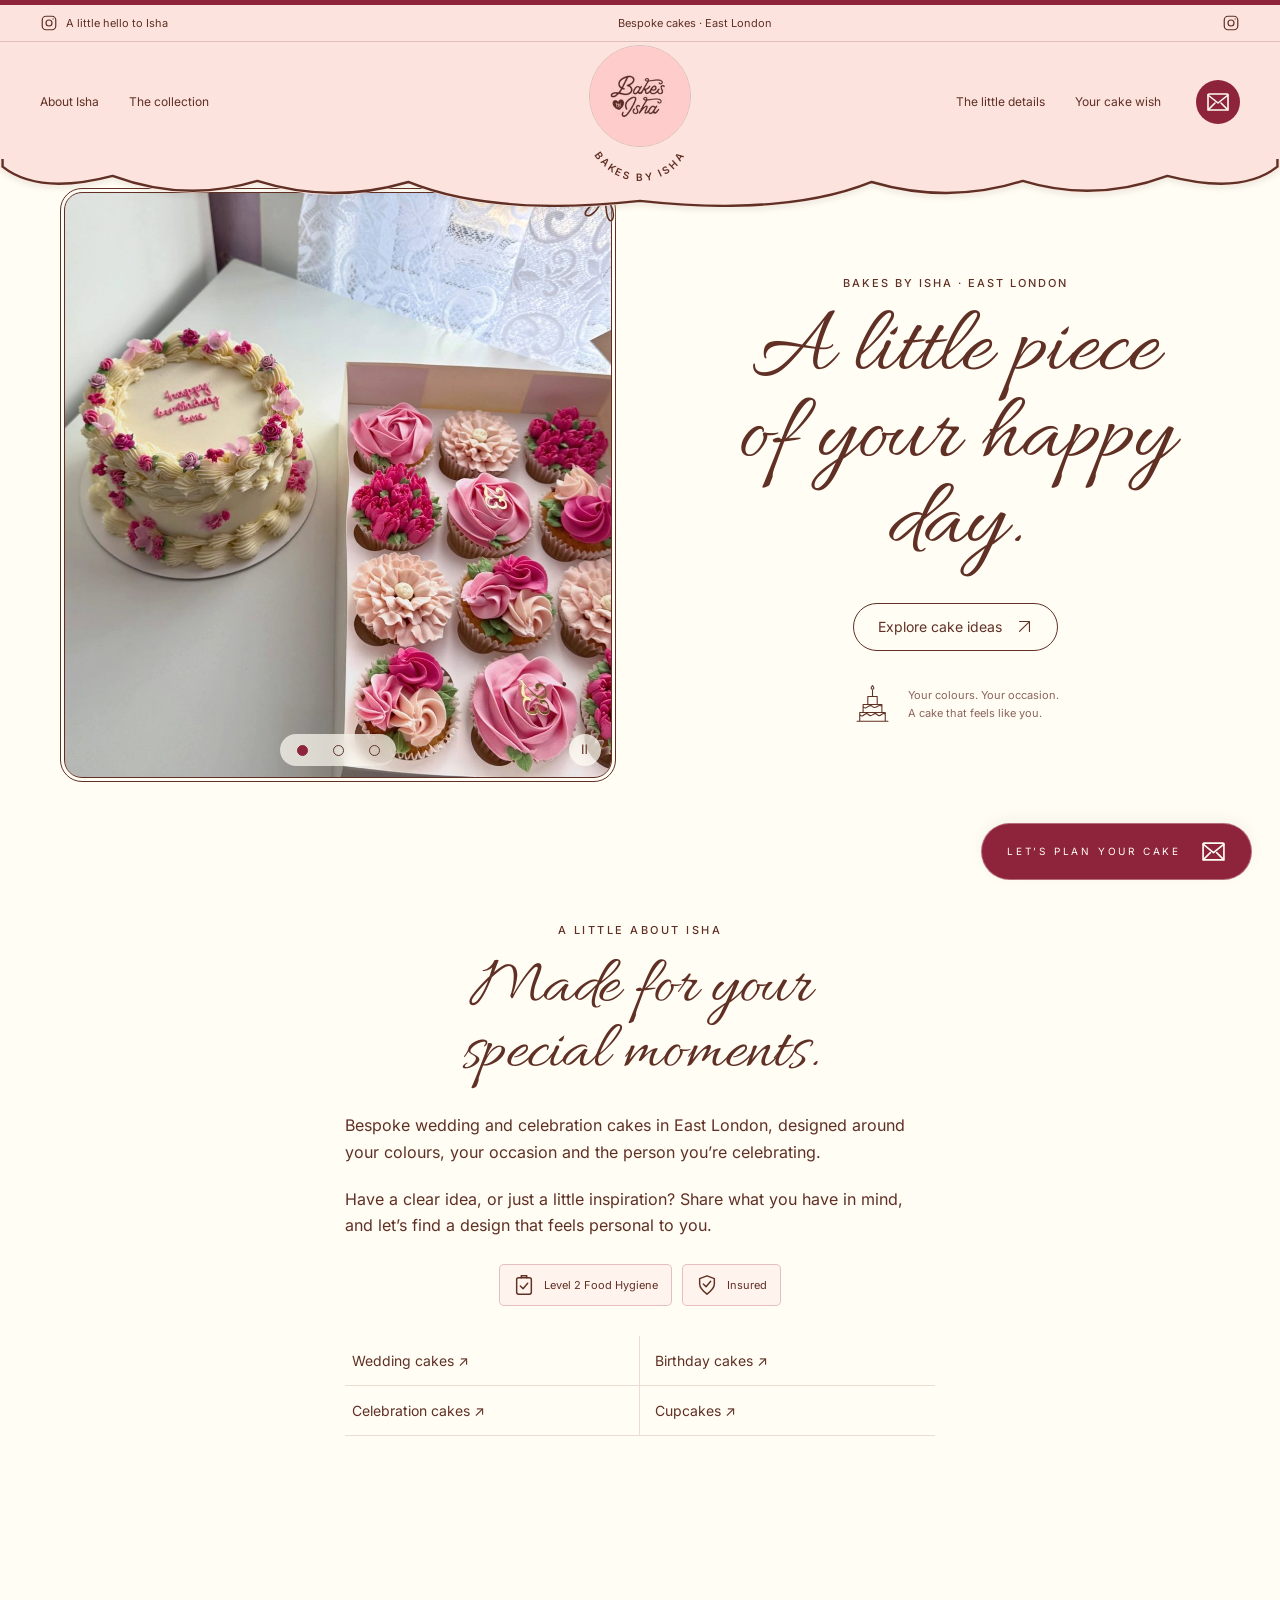
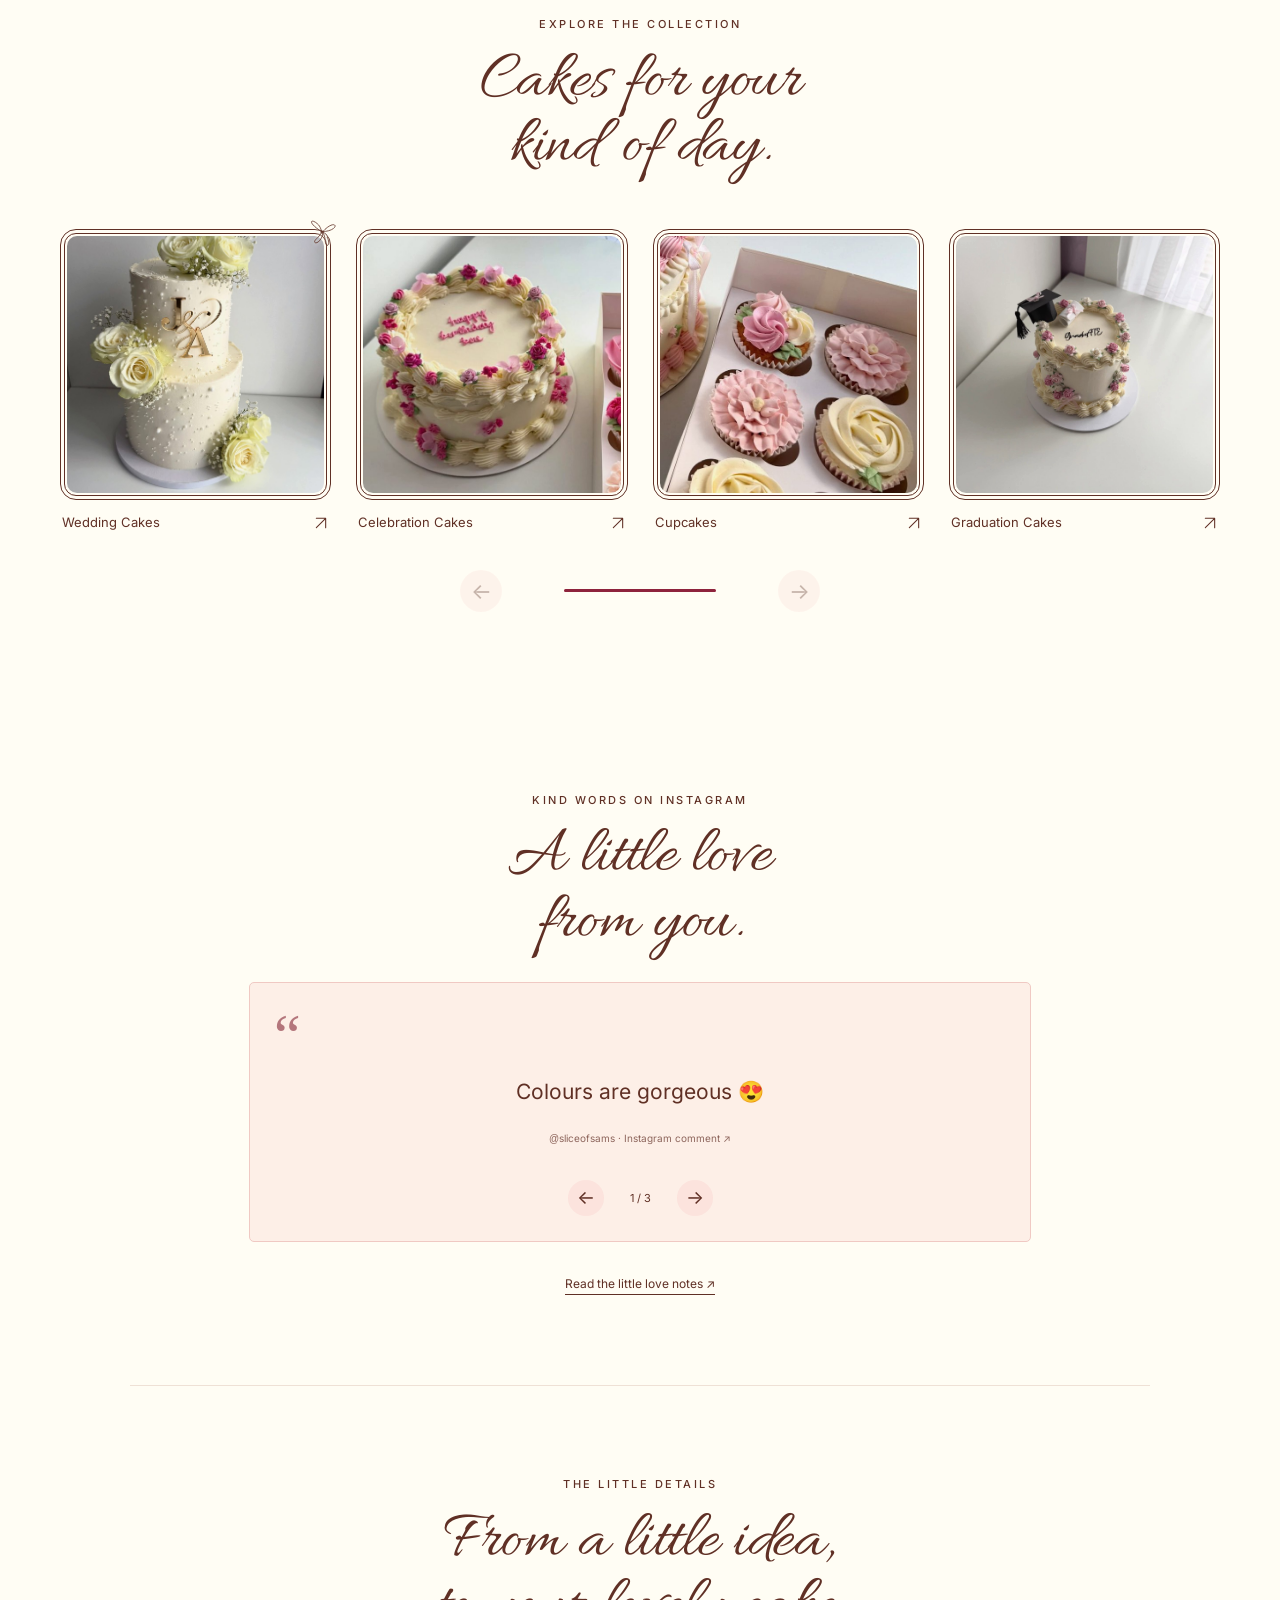
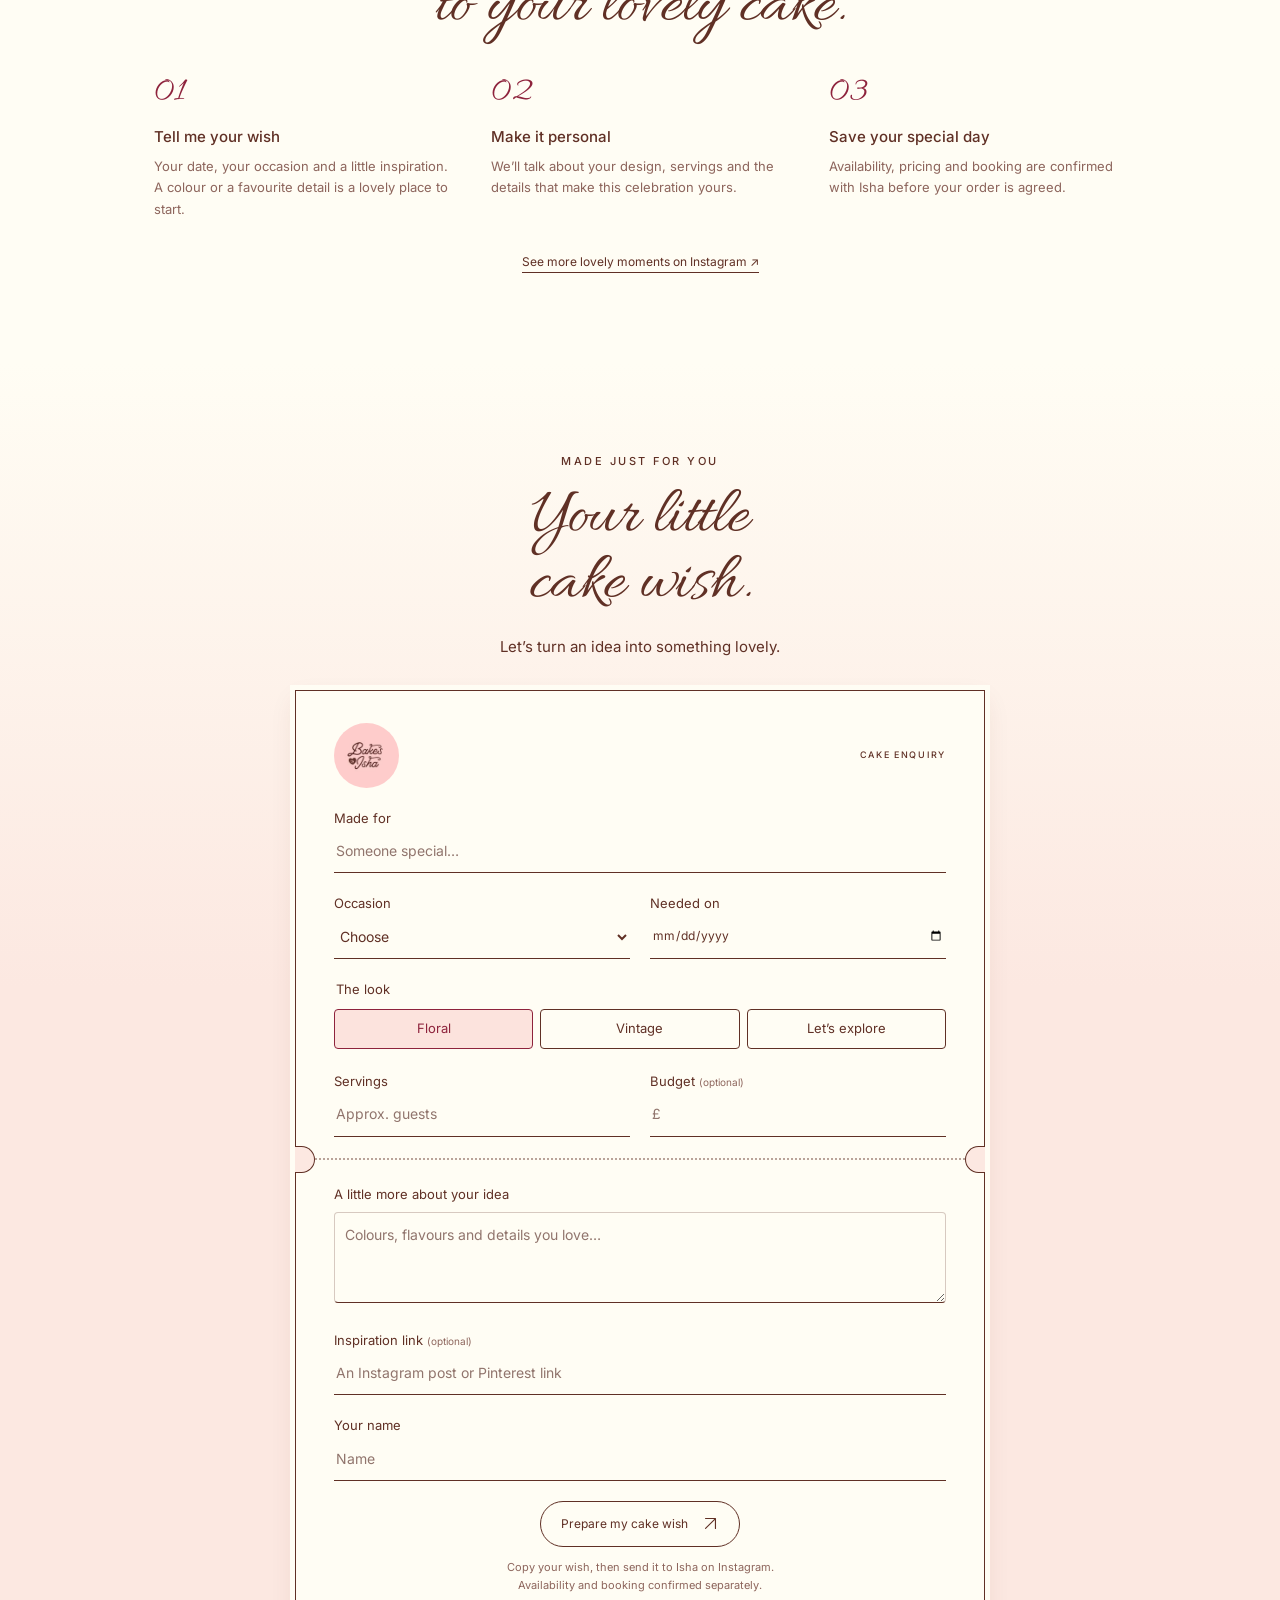
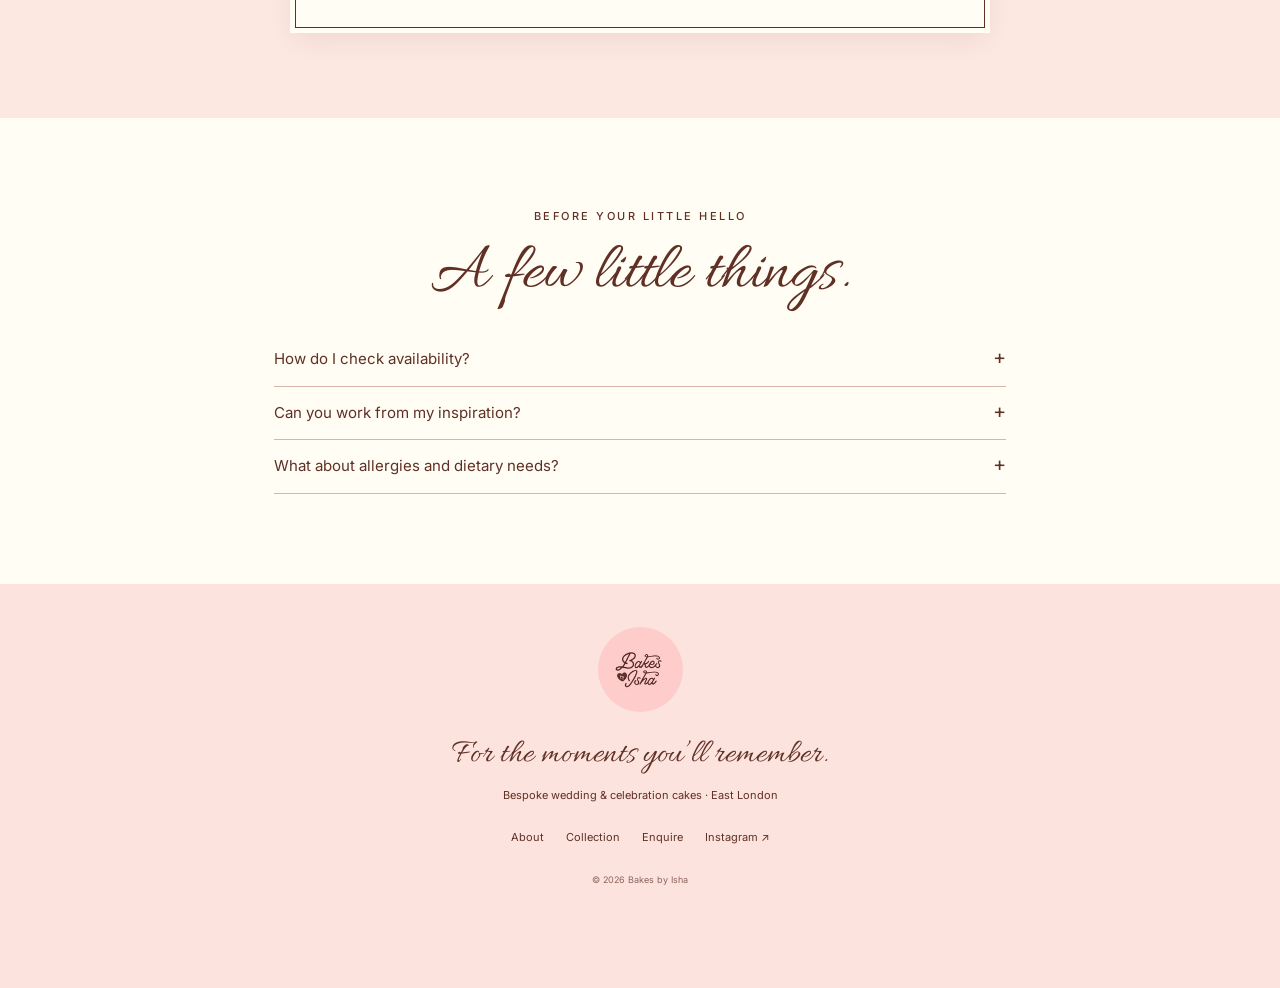
==== commit bfef31a4: "Add verified Instagram kind words and refine mobile form type" ====
--- a/index.html
+++ b/index.html
@@ -46,6 +46,7 @@
  <a class="cake-card" href="#enquiry" data-category="Cupcakes"><div class="photo-frame"><div class="image-window"><img class="cupcake-crop" src="assets/pink.jpg" alt="Pink, cream and floral hand-piped cupcakes by Isha" width="1200" height="1600" loading="lazy"></div></div><span>Cupcakes <svg><use href="#arrow"/></svg></span></a>
  <a class="cake-card" href="#enquiry" data-category="Graduation Cakes"><div class="photo-frame"><div class="image-window"><img src="assets/graduation.jpg" alt="Isha's graduation celebration cake" width="1440" height="1440" loading="lazy"></div></div><span>Graduation Cakes <svg><use href="#arrow"/></svg></span></a>
  </div><div class="collection-controls"><button class="round-button prev" aria-label="Previous cake categories">←</button><div class="track-progress" aria-hidden="true"><span></span></div><button class="round-button next" aria-label="Next cake categories">→</button></div></section>
+ <section class="love section reveal" id="love" aria-labelledby="love-title"><p class="eyebrow">Kind words on Instagram</p><h2 id="love-title">A little love<br>from you.</h2><div class="love-card"><span class="quote-mark" aria-hidden="true">“</span><blockquote><p id="love-quote">Colours are gorgeous 😍</p><cite><a id="love-author" href="https://www.instagram.com/p/DYXik-VMQ9Z/c/18117220912615246/" target="_blank" rel="noopener">@sliceofsams · Instagram comment ↗</a></cite></blockquote><div class="love-controls"><button class="round-button love-prev" aria-label="Previous kind words">←</button><span class="love-count" aria-live="polite">1 / 3</span><button class="round-button love-next" aria-label="Next kind words">→</button></div></div><a class="text-link" href="https://www.instagram.com/p/DYXik-VMQ9Z/" target="_blank" rel="noopener">Read the little love notes ↗</a></section>
  <section class="details section reveal" id="details" aria-labelledby="details-title"><p class="eyebrow">The little details</p><h2 id="details-title">From a little idea,<br>to your lovely cake.</h2><div class="steps"><article><span class="step-number">01</span><h3>Tell me your wish</h3><p>Your date, your occasion and a little inspiration. A colour or a favourite detail is a lovely place to start.</p></article><article><span class="step-number">02</span><h3>Make it personal</h3><p>We’ll talk about your design, servings and the details that make this celebration yours.</p></article><article><span class="step-number">03</span><h3>Save your special day</h3><p>Availability, pricing and booking are confirmed with Isha before your order is agreed.</p></article></div><a class="text-link" href="https://www.instagram.com/bakes.byisha/" target="_blank" rel="noopener">See more lovely moments on Instagram ↗</a></section>
  <section class="enquiry section" id="enquiry" aria-labelledby="enquiry-title"><div class="reveal section-heading"><p class="eyebrow">Made just for you</p><h2 id="enquiry-title">Your little<br>cake wish.</h2><p class="intro">Let’s turn an idea into something lovely.</p></div><form class="cake-ticket reveal"><div class="ticket-heading"><img src="assets/logo.jpg" width="80" height="80" alt="Bakes by Isha"><span class="eyebrow">Cake enquiry</span></div><label class="full">Made for<input name="madefor" placeholder="Someone special…" maxlength="100"></label><div class="form-row"><label>Occasion<select name="occasion" required><option value="">Choose</option><option>Wedding Cakes</option><option>Celebration Cakes</option><option>Cupcakes</option><option>Graduation Cakes</option><option>Something else</option></select></label><label>Needed on<input type="date" name="date" required></label></div><fieldset><legend>The look</legend><div class="look-options"><label><input type="radio" name="look" value="Floral" checked><span>Floral</span></label><label><input type="radio" name="look" value="Vintage"><span>Vintage</span></label><label><input type="radio" name="look" value="Let’s explore"><span>Let’s explore</span></label></div></fieldset><div class="form-row"><label>Servings<input name="servings" type="number" min="1" max="1000" placeholder="Approx. guests" required></label><label>Budget <small>(optional)</small><input name="budget" type="number" min="0" placeholder="£"></label></div><div class="perforation" aria-hidden="true"></div><label class="full">A little more about your idea<textarea name="idea" rows="3" maxlength="2000" placeholder="Colours, flavours and details you love…"></textarea></label><label class="full">Inspiration link <small>(optional)</small><input type="url" name="inspiration" placeholder="An Instagram post or Pinterest link"></label><label class="full">Your name<input name="name" autocomplete="given-name" placeholder="Name" required maxlength="100"></label><button class="button submit" type="submit">Prepare my cake wish <svg><use href="#arrow"/></svg></button><p class="form-note">Copy your wish, then send it to Isha on Instagram.<br>Availability and booking confirmed separately.</p><div class="enquiry-result" hidden><h3>Your cake wish is ready.</h3><textarea readonly aria-label="Your prepared cake enquiry" rows="8"></textarea><div class="result-actions"><button class="button copy" type="button">Copy my wish</button><a class="button" href="https://www.instagram.com/bakes.byisha/" target="_blank" rel="noopener">Message Isha ↗</a></div><p class="copy-status" role="status" aria-live="polite"></p></div></form></section>
  <section class="faq section reveal"><p class="eyebrow">Before your little hello</p><h2>A few little things.</h2><details><summary>How do I check availability?</summary><p>Check the availability highlights on <a href="https://www.instagram.com/bakes.byisha/" target="_blank" rel="noopener">Isha’s Instagram</a>, then send your date and cake idea. Your date is confirmed directly with Isha.</p></details><details><summary>Can you work from my inspiration?</summary><p>Share the colours, theme and details you love with your enquiry. Isha can discuss a bespoke design suited to your celebration.</p></details><details><summary>What about allergies and dietary needs?</summary><p>Please mention any allergies or dietary requirements when you enquire. Ask Isha to confirm ingredients and suitability before booking.</p></details></section>
--- a/style.css
+++ b/style.css
@@ -7,3 +7,5 @@
 @media(max-width:767px){h1{font-size:clamp(42px,12.4vw,57px);line-height:1.05}h1 span{display:block;white-space:nowrap}.hero-copy{padding-top:24px}}
 
 h1 span{display:block}.cake-card .image-window{position:absolute;inset:6px;overflow:hidden;border-radius:10px}.cake-card .image-window img{clip-path:none;inset:0}.cake-card .image-window .cake-crop{width:180%;height:180%;left:0;top:-30%;object-position:0 66%}.cake-card .image-window .cupcake-crop{width:180%;height:180%;left:-78%;top:-48%;object-position:90% 70%}
+
+.love{max-width:830px}.love-card{background:#fce3dd88;border:1px solid #f0c9c3;border-radius:5px;padding:25px 24px}.quote-mark{display:block;font:60px/.9 Georgia,serif;color:#b4767c}.love-card blockquote{text-align:center;margin:8px 0 30px}.love-card blockquote p{font-size:21px;line-height:1.5;margin:14px 0 18px}.love-card cite{font-size:10px;font-style:normal;color:var(--muted)}.love-controls{display:flex;justify-content:center;align-items:center;gap:26px}.love-count{font-size:11px}.love-controls .round-button{background:#fbcfcd66;width:36px;height:36px;font-size:19px}@media(max-width:767px){.cake-ticket input,.cake-ticket select,.cake-ticket textarea{font-size:16px}.love-card blockquote p{font-size:20px}}
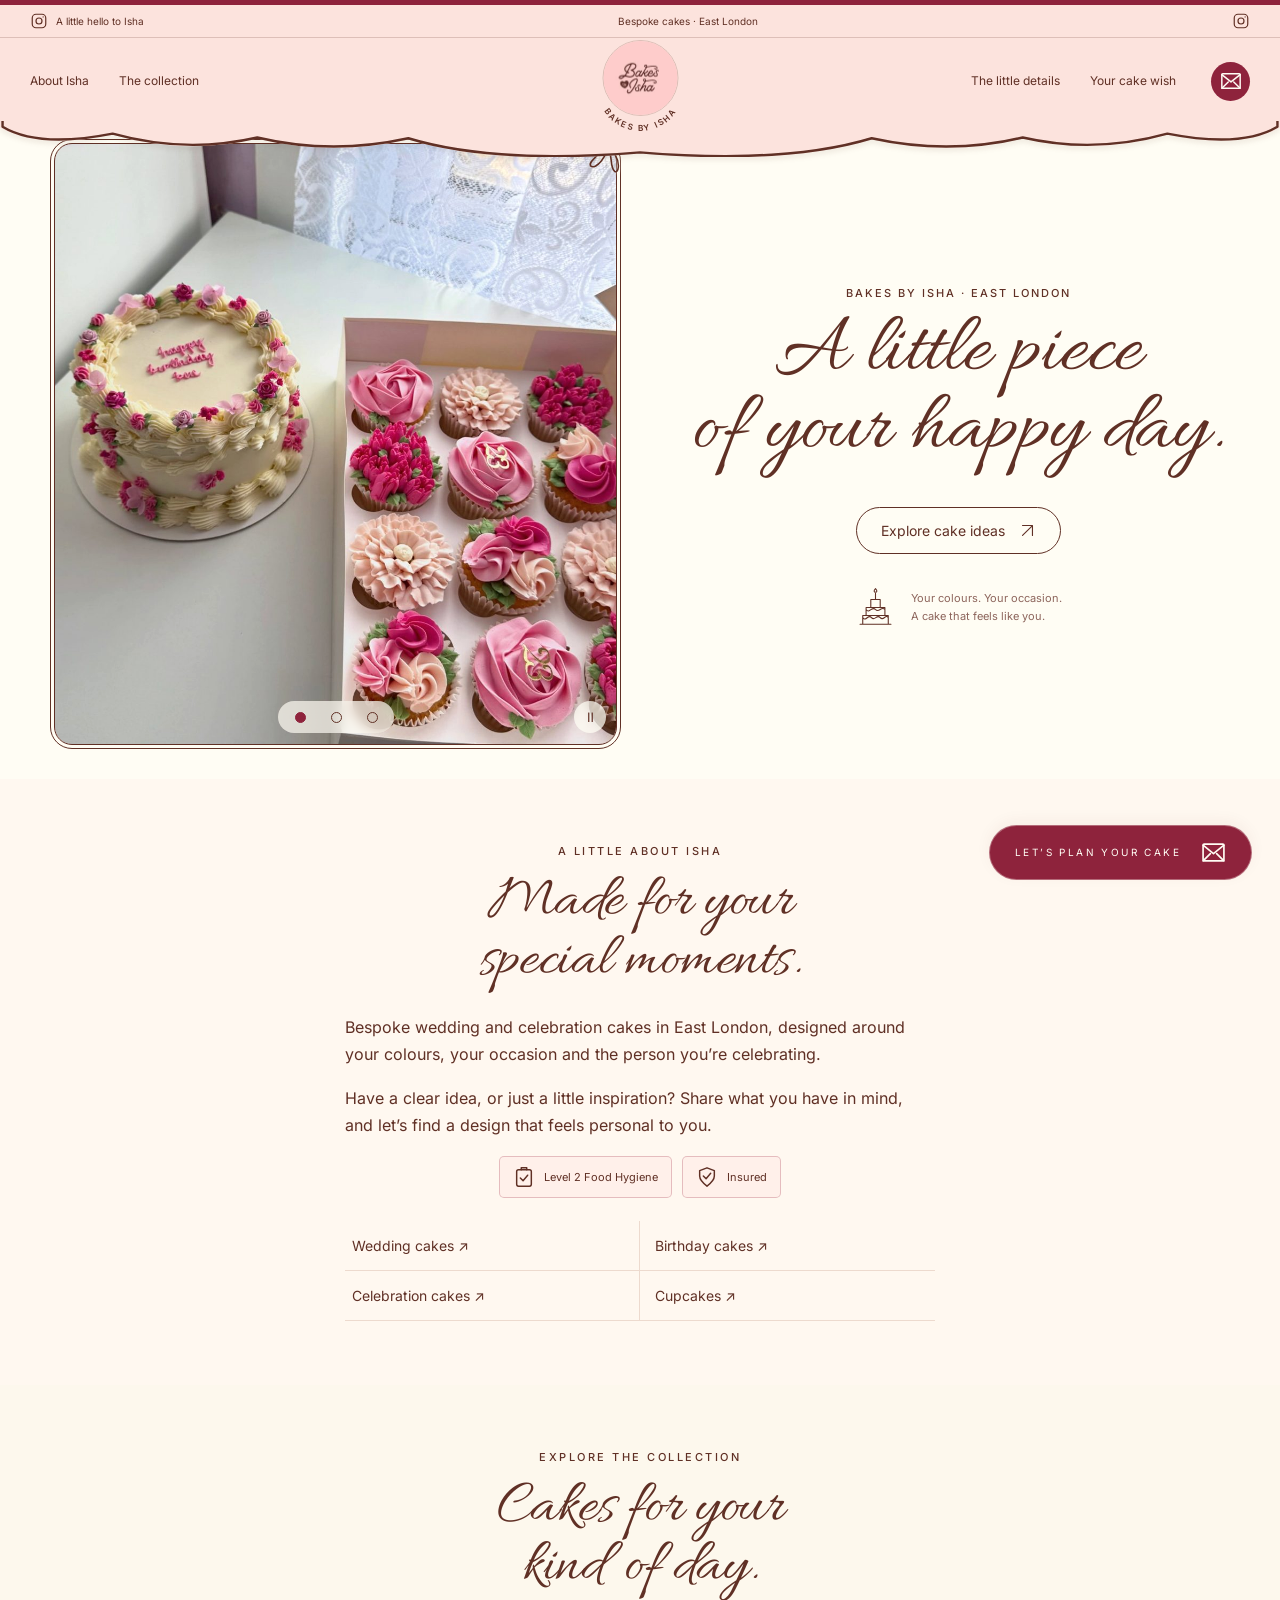
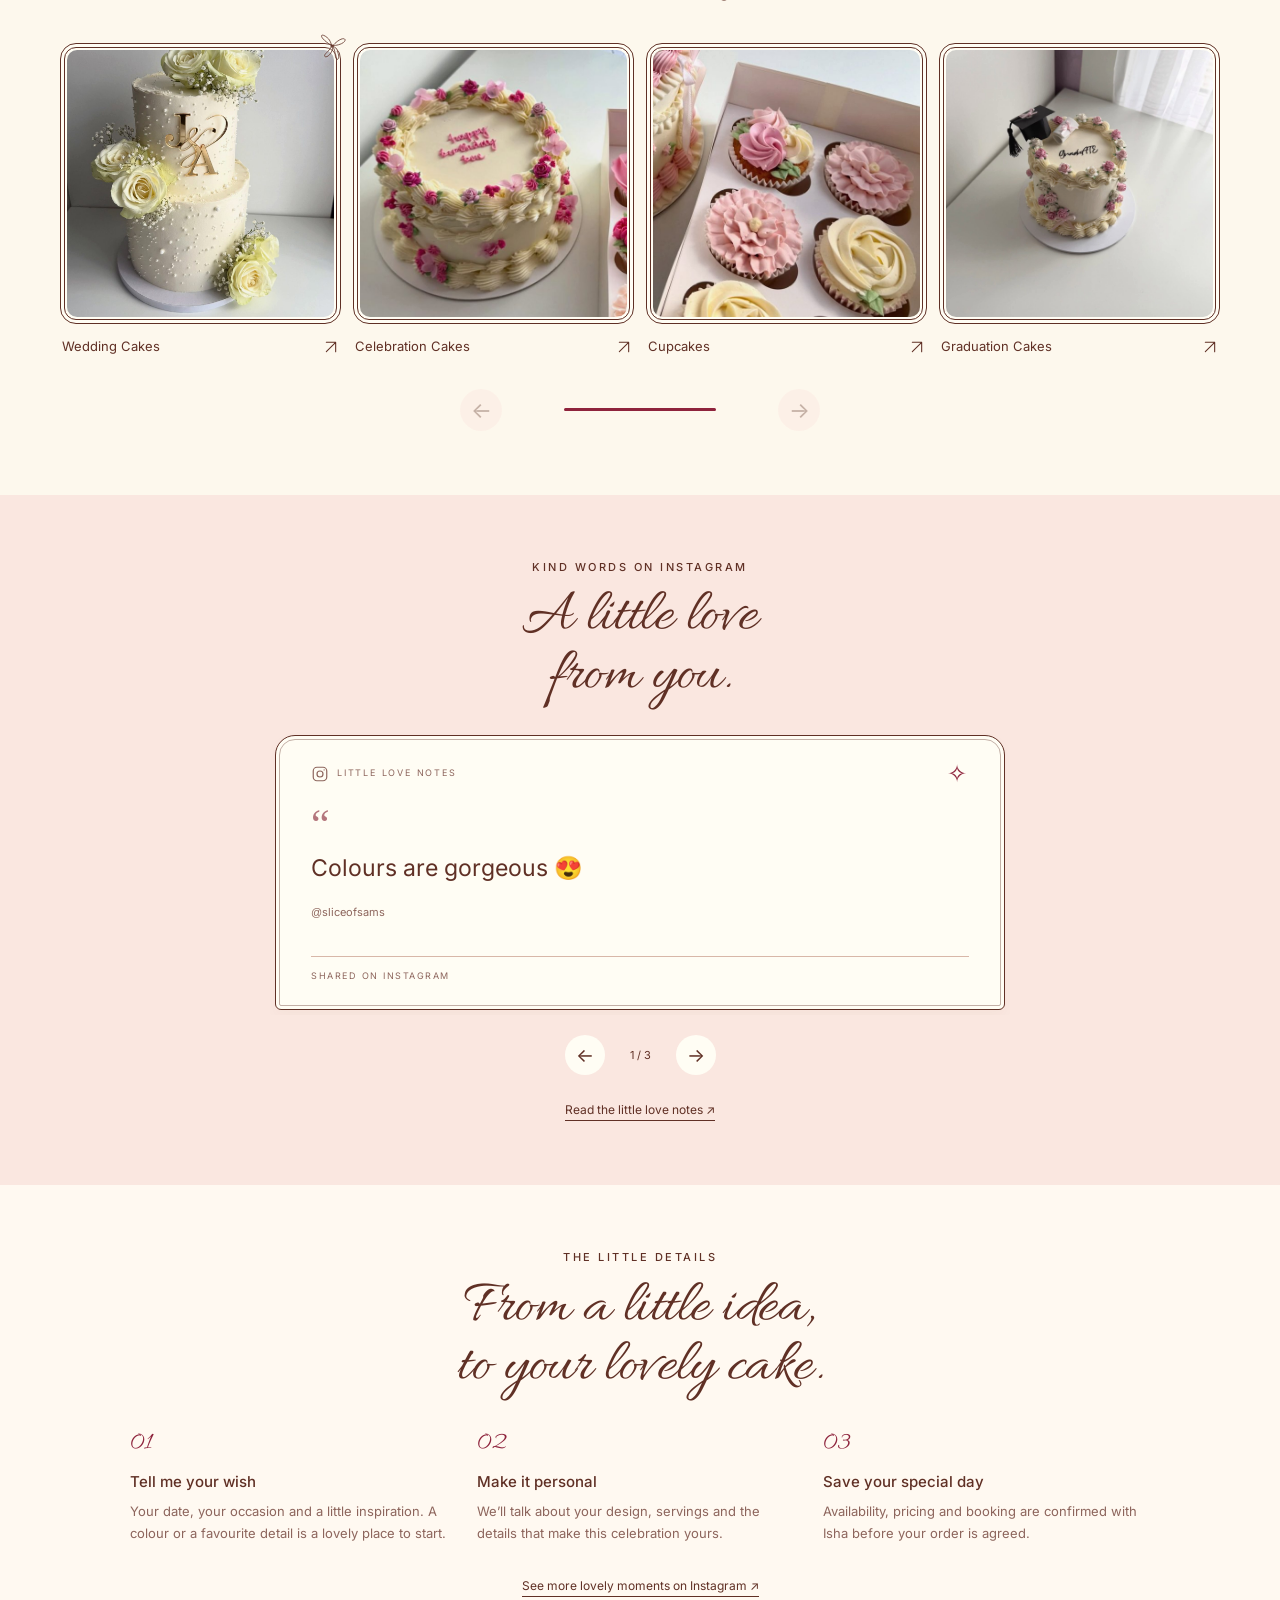
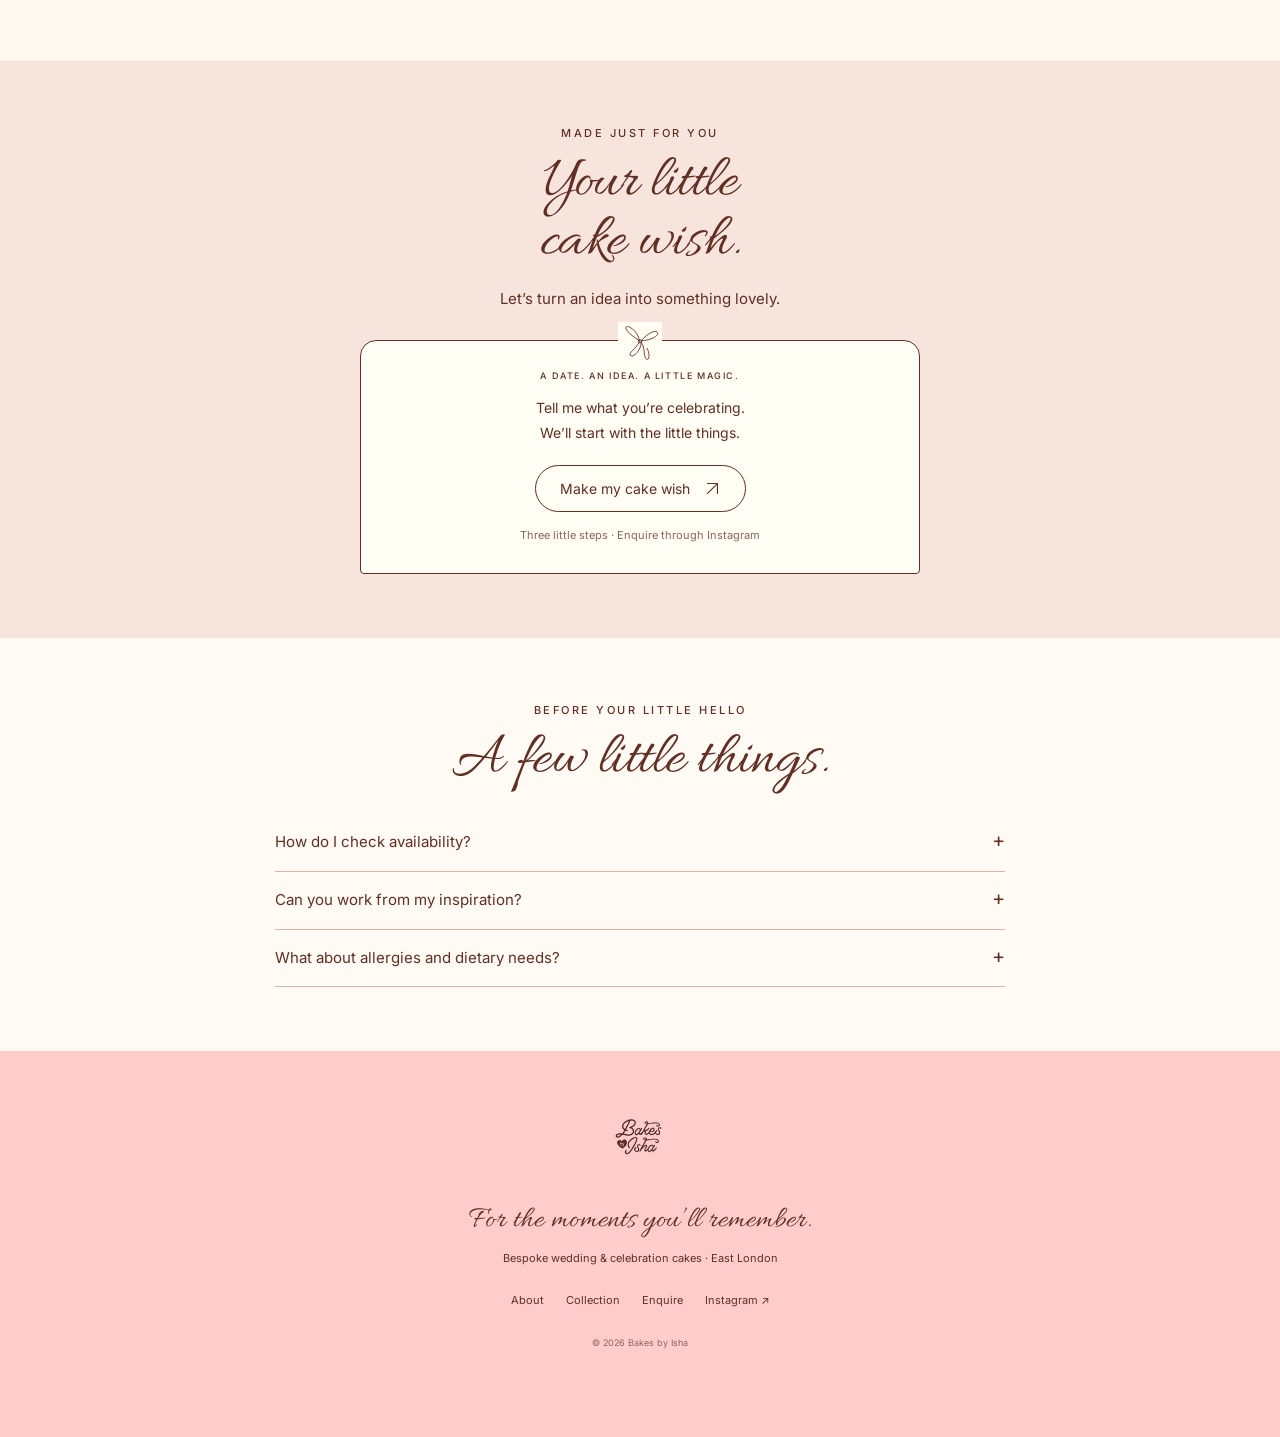
==== commit edd32dfc: "Refine mobile styling and add three-step enquiry bottom drawer" ====
--- a/index.html
+++ b/index.html
@@ -46,11 +46,27 @@
  <a class="cake-card" href="#enquiry" data-category="Cupcakes"><div class="photo-frame"><div class="image-window"><img class="cupcake-crop" src="assets/pink.jpg" alt="Pink, cream and floral hand-piped cupcakes by Isha" width="1200" height="1600" loading="lazy"></div></div><span>Cupcakes <svg><use href="#arrow"/></svg></span></a>
  <a class="cake-card" href="#enquiry" data-category="Graduation Cakes"><div class="photo-frame"><div class="image-window"><img src="assets/graduation.jpg" alt="Isha's graduation celebration cake" width="1440" height="1440" loading="lazy"></div></div><span>Graduation Cakes <svg><use href="#arrow"/></svg></span></a>
  </div><div class="collection-controls"><button class="round-button prev" aria-label="Previous cake categories">←</button><div class="track-progress" aria-hidden="true"><span></span></div><button class="round-button next" aria-label="Next cake categories">→</button></div></section>
- <section class="love section reveal" id="love" aria-labelledby="love-title"><p class="eyebrow">Kind words on Instagram</p><h2 id="love-title">A little love<br>from you.</h2><div class="love-card"><span class="quote-mark" aria-hidden="true">“</span><blockquote><p id="love-quote">Colours are gorgeous 😍</p><cite><a id="love-author" href="https://www.instagram.com/p/DYXik-VMQ9Z/c/18117220912615246/" target="_blank" rel="noopener">@sliceofsams · Instagram comment ↗</a></cite></blockquote><div class="love-controls"><button class="round-button love-prev" aria-label="Previous kind words">←</button><span class="love-count" aria-live="polite">1 / 3</span><button class="round-button love-next" aria-label="Next kind words">→</button></div></div><a class="text-link" href="https://www.instagram.com/p/DYXik-VMQ9Z/" target="_blank" rel="noopener">Read the little love notes ↗</a></section>
+ <section class="love section reveal" id="love" aria-labelledby="love-title"><p class="eyebrow">Kind words on Instagram</p><h2 id="love-title">A little love<br>from you.</h2><div class="love-viewport" aria-label="Kind words from Instagram"><div class="love-track">
+<article class="love-card"><div class="love-card-top"><svg aria-hidden="true"><use href="#insta"/></svg><span>Little love notes</span><span class="love-sparkle" aria-hidden="true">✧</span></div><span class="quote-mark" aria-hidden="true">“</span><blockquote><p>Colours are gorgeous 😍</p><cite><a href="https://www.instagram.com/p/DYXik-VMQ9Z/c/18117220912615246/" target="_blank" rel="noopener">@sliceofsams</a></cite></blockquote><p class="love-source">Shared on Instagram</p></article>
+<article class="love-card"><div class="love-card-top"><svg aria-hidden="true"><use href="#insta"/></svg><span>Little love notes</span><span class="love-sparkle" aria-hidden="true">✧</span></div><span class="quote-mark" aria-hidden="true">“</span><blockquote><p>These are so pretty 😍</p><cite><a href="https://www.instagram.com/p/DYXik-VMQ9Z/c/18121382563563079/" target="_blank" rel="noopener">@whisknbakes</a></cite></blockquote><p class="love-source">Shared on Instagram</p></article>
+<article class="love-card"><div class="love-card-top"><svg aria-hidden="true"><use href="#insta"/></svg><span>Little love notes</span><span class="love-sparkle" aria-hidden="true">✧</span></div><span class="quote-mark" aria-hidden="true">“</span><blockquote><p>So prettyyy 🩷✨</p><cite><a href="https://www.instagram.com/p/DYXik-VMQ9Z/c/18199184212362876/" target="_blank" rel="noopener">@secret_to_beauty_</a></cite></blockquote><p class="love-source">Shared on Instagram</p></article>
+</div></div><div class="love-controls"><button class="round-button love-prev" aria-label="Previous kind words">←</button><span class="love-count" aria-live="polite">1 / 3</span><button class="round-button love-next" aria-label="Next kind words">→</button></div><a class="text-link" href="https://www.instagram.com/p/DYXik-VMQ9Z/" target="_blank" rel="noopener">Read the little love notes ↗</a></section>
  <section class="details section reveal" id="details" aria-labelledby="details-title"><p class="eyebrow">The little details</p><h2 id="details-title">From a little idea,<br>to your lovely cake.</h2><div class="steps"><article><span class="step-number">01</span><h3>Tell me your wish</h3><p>Your date, your occasion and a little inspiration. A colour or a favourite detail is a lovely place to start.</p></article><article><span class="step-number">02</span><h3>Make it personal</h3><p>We’ll talk about your design, servings and the details that make this celebration yours.</p></article><article><span class="step-number">03</span><h3>Save your special day</h3><p>Availability, pricing and booking are confirmed with Isha before your order is agreed.</p></article></div><a class="text-link" href="https://www.instagram.com/bakes.byisha/" target="_blank" rel="noopener">See more lovely moments on Instagram ↗</a></section>
- <section class="enquiry section" id="enquiry" aria-labelledby="enquiry-title"><div class="reveal section-heading"><p class="eyebrow">Made just for you</p><h2 id="enquiry-title">Your little<br>cake wish.</h2><p class="intro">Let’s turn an idea into something lovely.</p></div><form class="cake-ticket reveal"><div class="ticket-heading"><img src="assets/logo.jpg" width="80" height="80" alt="Bakes by Isha"><span class="eyebrow">Cake enquiry</span></div><label class="full">Made for<input name="madefor" placeholder="Someone special…" maxlength="100"></label><div class="form-row"><label>Occasion<select name="occasion" required><option value="">Choose</option><option>Wedding Cakes</option><option>Celebration Cakes</option><option>Cupcakes</option><option>Graduation Cakes</option><option>Something else</option></select></label><label>Needed on<input type="date" name="date" required></label></div><fieldset><legend>The look</legend><div class="look-options"><label><input type="radio" name="look" value="Floral" checked><span>Floral</span></label><label><input type="radio" name="look" value="Vintage"><span>Vintage</span></label><label><input type="radio" name="look" value="Let’s explore"><span>Let’s explore</span></label></div></fieldset><div class="form-row"><label>Servings<input name="servings" type="number" min="1" max="1000" placeholder="Approx. guests" required></label><label>Budget <small>(optional)</small><input name="budget" type="number" min="0" placeholder="£"></label></div><div class="perforation" aria-hidden="true"></div><label class="full">A little more about your idea<textarea name="idea" rows="3" maxlength="2000" placeholder="Colours, flavours and details you love…"></textarea></label><label class="full">Inspiration link <small>(optional)</small><input type="url" name="inspiration" placeholder="An Instagram post or Pinterest link"></label><label class="full">Your name<input name="name" autocomplete="given-name" placeholder="Name" required maxlength="100"></label><button class="button submit" type="submit">Prepare my cake wish <svg><use href="#arrow"/></svg></button><p class="form-note">Copy your wish, then send it to Isha on Instagram.<br>Availability and booking confirmed separately.</p><div class="enquiry-result" hidden><h3>Your cake wish is ready.</h3><textarea readonly aria-label="Your prepared cake enquiry" rows="8"></textarea><div class="result-actions"><button class="button copy" type="button">Copy my wish</button><a class="button" href="https://www.instagram.com/bakes.byisha/" target="_blank" rel="noopener">Message Isha ↗</a></div><p class="copy-status" role="status" aria-live="polite"></p></div></form></section>
- <section class="faq section reveal"><p class="eyebrow">Before your little hello</p><h2>A few little things.</h2><details><summary>How do I check availability?</summary><p>Check the availability highlights on <a href="https://www.instagram.com/bakes.byisha/" target="_blank" rel="noopener">Isha’s Instagram</a>, then send your date and cake idea. Your date is confirmed directly with Isha.</p></details><details><summary>Can you work from my inspiration?</summary><p>Share the colours, theme and details you love with your enquiry. Isha can discuss a bespoke design suited to your celebration.</p></details><details><summary>What about allergies and dietary needs?</summary><p>Please mention any allergies or dietary requirements when you enquire. Ask Isha to confirm ingredients and suitability before booking.</p></details></section>
+ <section class="enquiry section" id="enquiry" aria-labelledby="enquiry-title"><div class="reveal section-heading"><p class="eyebrow">Made just for you</p><h2 id="enquiry-title">Your little<br>cake wish.</h2><p class="intro">Let’s turn an idea into something lovely.</p></div><div class="enquiry-invitation reveal"><svg class="invitation-bow" aria-hidden="true"><use href="#bow"/></svg><p class="eyebrow">A date. An idea. A little magic.</p><p>Tell me what you’re celebrating.<br>We’ll start with the little things.</p><a class="button" href="#enquiry" data-open-enquiry>Make my cake wish <svg><use href="#arrow"/></svg></a><p class="form-note">Three little steps · Enquire through Instagram</p></div></section>
+ <section class="faq section reveal" id="faq"><p class="eyebrow">Before your little hello</p><h2>A few little things.</h2><details><summary>How do I check availability?</summary><p>Check the availability highlights on <a href="https://www.instagram.com/bakes.byisha/" target="_blank" rel="noopener">Isha’s Instagram</a>, then send your date and cake idea. Your date is confirmed directly with Isha.</p></details><details><summary>Can you work from my inspiration?</summary><p>Share the colours, theme and details you love with your enquiry. Isha can discuss a bespoke design suited to your celebration.</p></details><details><summary>What about allergies and dietary needs?</summary><p>Please mention any allergies or dietary requirements when you enquire. Ask Isha to confirm ingredients and suitability before booking.</p></details></section>
 </main>
 <footer><img src="assets/logo.jpg" alt="Bakes by Isha" width="100" height="100"><p class="footer-script">For the moments you’ll remember.</p><p>Bespoke wedding & celebration cakes · East London</p><nav aria-label="Footer"><a href="#about">About</a><a href="#collection">Collection</a><a href="#enquiry">Enquire</a><a href="https://www.instagram.com/bakes.byisha/" target="_blank" rel="noopener">Instagram ↗</a></nav><small>© <span id="year">2026</span> Bakes by Isha</small></footer>
 <a class="sticky-cta" href="#enquiry"><span>Let’s plan your cake</span><svg aria-hidden="true"><use href="#mail"/></svg></a>
+
+<dialog class="enquiry-drawer" aria-labelledby="drawer-title">
+ <div class="drawer-handle" aria-hidden="true"></div><div class="drawer-header"><img src="assets/logo.jpg" width="42" height="42" alt="Bakes by Isha"><div><p class="eyebrow">Made just for you</p><h2 id="drawer-title">Your little cake wish.</h2></div><button type="button" class="drawer-close" aria-label="Close cake enquiry">×</button></div>
+ <div class="drawer-scroll"><form class="cake-ticket" novalidate>
+ <div class="wizard-progress"><span class="wizard-count" aria-live="polite">Step 1 of 3</span><span class="wizard-label">Your occasion</span><div class="wizard-bars" aria-hidden="true"><i class="active"></i><i></i><i></i></div></div>
+ <section class="step-panel" data-step="0"><h3 tabindex="-1">First, the special day.</h3><p class="step-hint">A few little details to get us started.</p><label>Occasion<select name="occasion" required><option value="">Choose your occasion</option><option>Wedding Cakes</option><option>Celebration Cakes</option><option>Cupcakes</option><option>Graduation Cakes</option><option>Something else</option></select></label><div class="form-row"><label>Needed on<input type="date" name="date" required></label><label>Servings<input name="servings" type="number" min="1" max="1000" placeholder="Approx. guests" required></label></div></section>
+ <section class="step-panel" data-step="1" hidden><h3 tabindex="-1">Make it feel like you.</h3><p class="step-hint">A colour, a style or just a little inspiration.</p><fieldset><legend>The look</legend><div class="look-options"><label><input type="radio" name="look" value="Floral" checked><span>Floral</span></label><label><input type="radio" name="look" value="Vintage"><span>Vintage</span></label><label><input type="radio" name="look" value="Let’s explore"><span>Let’s explore</span></label></div></fieldset><label>Your idea <small>(optional)</small><textarea name="idea" rows="2" maxlength="2000" placeholder="Colours, flavours and details you love…"></textarea></label><div class="form-row"><label>Budget <small>(optional)</small><input name="budget" type="number" min="0" placeholder="£"></label><label>Inspiration link <small>(optional)</small><input type="url" name="inspiration" placeholder="Instagram or Pinterest"></label></div></section>
+ <section class="step-panel" data-step="2" hidden><h3 tabindex="-1">A little hello from you.</h3><p class="step-hint">Check your wish, then take it to Isha.</p><label>Your name<input name="name" autocomplete="given-name" placeholder="Name" required maxlength="100"></label><label>Made for <small>(optional)</small><input name="madefor" placeholder="Someone special…" maxlength="100"></label><div class="wish-summary" aria-label="Your cake wish summary"></div><p class="form-note">We’ll prepare your message to copy and send on Instagram. Availability and booking are confirmed with Isha.</p></section>
+ <div class="wizard-actions"><button class="wizard-back" type="button" hidden>← Back</button><button class="button wizard-next" type="button">Next little step <svg><use href="#arrow"/></svg></button><button class="button submit" type="submit" hidden>Prepare my cake wish <svg><use href="#arrow"/></svg></button></div>
+ <div class="enquiry-result" hidden><h3 tabindex="-1">Your cake wish is ready.</h3><p class="step-hint">Copy it, then say a little hello to Isha.</p><textarea readonly aria-label="Your prepared cake enquiry" rows="5"></textarea><div class="result-actions"><button class="button copy" type="button">Copy my wish</button><a class="button" href="https://www.instagram.com/bakes.byisha/" target="_blank" rel="noopener">Message Isha ↗</a></div><p class="copy-status" role="status" aria-live="polite"></p><button class="edit-wish" type="button">← Edit my wish</button></div>
+ </form></div>
+</dialog>
 </body></html>
--- a/style.css
+++ b/style.css
@@ -9,3 +9,17 @@
 h1 span{display:block}.cake-card .image-window{position:absolute;inset:6px;overflow:hidden;border-radius:10px}.cake-card .image-window img{clip-path:none;inset:0}.cake-card .image-window .cake-crop{width:180%;height:180%;left:0;top:-30%;object-position:0 66%}.cake-card .image-window .cupcake-crop{width:180%;height:180%;left:-78%;top:-48%;object-position:90% 70%}
 
 .love{max-width:830px}.love-card{background:#fce3dd88;border:1px solid #f0c9c3;border-radius:5px;padding:25px 24px}.quote-mark{display:block;font:60px/.9 Georgia,serif;color:#b4767c}.love-card blockquote{text-align:center;margin:8px 0 30px}.love-card blockquote p{font-size:21px;line-height:1.5;margin:14px 0 18px}.love-card cite{font-size:10px;font-style:normal;color:var(--muted)}.love-controls{display:flex;justify-content:center;align-items:center;gap:26px}.love-count{font-size:11px}.love-controls .round-button{background:#fbcfcd66;width:36px;height:36px;font-size:19px}@media(max-width:767px){.cake-ticket input,.cake-ticket select,.cake-ticket textarea{font-size:16px}.love-card blockquote p{font-size:20px}}
+@media(min-width:768px) and (max-width:1049px){.hero{display:block;max-width:700px;padding:25px 45px 0}.hero .slides{aspect-ratio:1/1}.hero-copy{padding:35px 0 10px}.hero h1{font-size:74px}.hero h1 span{white-space:nowrap}.desktop-note{display:none}}
+/* Compact mobile rhythm, subtly changing bakery paper colours. */
+:root{--logo-pink:#fecccb}
+[hidden]{display:none!important}
+.header-inner{height:78px;padding-inline:18px}.utility{padding:7px 18px;font-size:10px}.brand{width:104px;height:99px;top:2px}.brand img{width:68px;height:68px}.brand-arc{width:104px;height:93px;top:-9px}.mail-button{width:39px;height:39px}.mail-button svg{width:22px;height:22px}.menu-toggle{width:40px;height:40px}.curtain{height:29px;bottom:-26px}.menu-drawer{top:115px;padding:38px 20px 22px}.menu-drawer>a{font-size:30.6px}.hero{padding-inline:10px;padding-top:16px}.hero-frame{margin-top:-7px}.hero-copy{padding-top:22px;padding-bottom:28px}.hero h1{font-size:clamp(37.8px,11.16vw,51.3px)}h2,.section h2{font-size:46.8px}.section{--section-width:1120px;max-width:none;margin:0;padding:46px max(10px,calc((100% - var(--section-width))/2))}.section h2{margin-bottom:23px}.about{--section-width:690px;background:#fff8f0}.collection{--section-width:1160px;background:#fdf8ed}.love{--section-width:740px;background:#fae7e0}.details{--section-width:1020px;background:#fff9f1;border:0}.enquiry{background:#f7e5dd}.faq{--section-width:730px;background:#fffaf4}.eyebrow{margin-bottom:13px}.badges{margin-top:18px}.occasion-links{margin-top:23px}.collection-track{gap:12px}.cake-card{flex-basis:calc((100% - 12px)/1.66)}.cake-card>span{font-size:13px}.collection-controls{margin-top:15px}.section-heading h2{margin-bottom:22px}.about-copy p{margin-bottom:18px}.steps{gap:20px}.step-number{font-size:26.1px}.footer-script{font-size:30.6px}footer{background:var(--logo-pink);padding-inline:10px}.sticky-cta{min-height:60px;padding-top:14px;padding-bottom:calc(14px + env(safe-area-inset-bottom));letter-spacing:2.4px}.enquiry-invitation{position:relative;max-width:560px;margin:28px auto 0;text-align:center;padding:28px 20px;border:1px solid var(--chocolate);border-radius:16px 16px 4px 4px;box-shadow:inset 0 0 0 4px #fffdf477;background:var(--cream)}.invitation-bow{position:absolute;top:-19px;left:calc(50% - 22px);width:44px;height:44px;background:var(--cream);padding:3px}.enquiry-invitation>p:not(.eyebrow):not(.form-note){font-size:14px;line-height:1.75;margin:10px 0 20px}.enquiry-invitation .eyebrow{font-size:9px;letter-spacing:1.6px}.enquiry-invitation .form-note{margin-top:14px}.enquiry .intro{margin-bottom:20px}
+/* The love notes move as complete cards, like little bakery keepsakes. */
+.love-viewport{overflow:hidden;position:relative;padding:5px}.love-track{display:flex;gap:14px;transition:transform 650ms var(--ease);touch-action:pan-y}.love-card{flex:0 0 100%;min-width:0;border:1px solid var(--chocolate);outline:1px solid #60302560;outline-offset:-5px;border-radius:20px 20px 6px 6px;background:var(--cream);padding:20px 24px 23px;box-shadow:0 5px 14px #60302508}.love-card-top{display:flex;align-items:center;gap:8px;font-size:9px;letter-spacing:1.8px;text-transform:uppercase;color:var(--muted)}.love-card-top svg{width:18px;height:18px}.love-sparkle{margin-left:auto;font-size:24px;line-height:1;color:var(--burgundy)}.love-card .quote-mark{font-size:42px;margin-top:20px;color:#b4767c}.love-card blockquote{margin:0 0 20px;text-align:left;min-height:86px}.love-card blockquote p{font-size:20px;margin:6px 0 13px;line-height:1.6}.love-card cite{font-size:11px;font-style:normal}.love-source{font-size:9px;letter-spacing:1.5px;text-transform:uppercase;margin:0;border-top:1px solid var(--line);padding-top:12px;color:var(--muted)}.love-controls{margin-top:20px;gap:25px}.love-controls .round-button{background:var(--cream);width:40px;height:40px}.love .text-link{margin-top:25px}
+/* A native modal traps focus and sits above the persistent cake button. */
+.enquiry-drawer{position:fixed;inset:auto 0 0;width:100%;max-width:680px;max-height:92vh;max-height:92dvh;margin:0 auto;padding:0;border:1px solid var(--chocolate);border-bottom:0;border-radius:24px 24px 0 0;background:var(--cream);color:var(--chocolate);transform:translateY(105%);opacity:0;transition:transform 420ms var(--ease),opacity 250ms ease;overflow:hidden;box-shadow:0 -12px 45px #60302520}.enquiry-drawer.is-open{transform:translateY(0);opacity:1}.enquiry-drawer::backdrop{background:#48221c66;backdrop-filter:blur(4px)}.drawer-handle{height:3px;width:36px;border-radius:10px;background:#60302545;margin:10px auto 5px}.drawer-header{display:flex;align-items:center;gap:10px;padding:9px 16px 13px;border-bottom:1px solid var(--line);background:#fce3dd66}.drawer-header img{width:42px;height:42px;border-radius:50%}.drawer-header h2{font-size:30.6px;line-height:1;margin:0}.drawer-header .eyebrow{font-size:8px;letter-spacing:1.6px;margin:0 0 3px}.drawer-close{margin-left:auto;flex-shrink:0;background:none;border:1px solid #60302535;border-radius:50%;width:34px;height:34px;font-size:24px;line-height:1}.drawer-scroll{max-height:calc(92vh - 104px);max-height:calc(92dvh - 104px);overflow-y:auto;overscroll-behavior:contain;padding:18px 18px calc(20px + env(safe-area-inset-bottom))}.enquiry-drawer .cake-ticket{border:0;outline:0;box-shadow:none;padding:0;background:none}.wizard-progress{display:grid;grid-template-columns:1fr 1fr;gap:10px;margin-bottom:23px;font-size:10px;color:var(--muted)}.wizard-label{text-align:right}.wizard-bars{grid-column:span 2;display:flex;gap:5px}.wizard-bars i{height:3px;flex:1;background:var(--pink);border-radius:4px;transition:background .3s}.wizard-bars i.active{background:var(--burgundy)}.step-panel h3,.enquiry-result h3{font-size:17px;font-family:var(--sans);font-weight:500;margin:0 0 5px;line-height:1.4}.step-hint{font-size:12px;color:var(--muted);margin:0 0 23px}.enquiry-drawer .cake-ticket label{font-size:12px;margin-bottom:19px}.enquiry-drawer input,.enquiry-drawer select,.enquiry-drawer textarea{font-size:16px;min-height:45px}.enquiry-drawer .form-row{gap:18px}.enquiry-drawer legend{font-size:12px}.enquiry-drawer .look-options span{min-height:44px;font-size:12px}.wizard-actions{display:flex;align-items:center;justify-content:space-between;gap:12px;margin-top:8px;padding-top:15px;border-top:1px dotted var(--line)}.wizard-actions .button{margin:0 0 0 auto;font-size:12px;padding:10px 19px}.wizard-back,.edit-wish{border:0;background:none;padding:10px 0;font-size:12px}.wish-summary{background:#fce3dd77;padding:12px 14px;border:1px solid var(--line);border-radius:5px;font-size:11px;margin-bottom:18px}.wish-summary p{margin:3px 0}.enquiry-drawer .form-note{font-size:11px;text-align:left;line-height:1.7}.enquiry-drawer .enquiry-result{margin-top:0;padding-top:0;border-top:0}.enquiry-result textarea{font-size:13px;min-height:148px}.result-actions{margin-top:15px}.result-actions .button{font-size:12px;min-height:44px}.enquiry-result .copy-status{font-size:11px}.enquiry-result .edit-wish{display:block;margin:8px auto 0}.drawer-open{overflow:hidden}.faq details{padding:0}.faq summary{padding:16px 0;min-height:48px}.faq-content{overflow:hidden;height:0;opacity:0;transition:height 450ms var(--ease),opacity 350ms ease}.faq details[open] .faq-content{opacity:1}.faq-content p{padding:0 0 15px;margin:0;font-size:13px}.faq details[open] summary:after{content:'−'}
+@media(min-width:768px){.header-inner{height:85px;padding-inline:30px}.utility{padding:7px 30px}.brand{width:115px;height:105px}.brand img{width:76px;height:76px}.brand-arc{width:115px;height:102px;top:-10px}.curtain{height:34px;bottom:-31px}.menu-drawer{top:122px}.hero{padding-inline:30px;padding-top:23px}.hero h1{font-size:70.2px}.section{padding-top:64px;padding-bottom:64px}.section h2{font-size:61.2px}.hero-copy{padding-top:32px}.cake-card{flex-basis:calc((100% - 36px)/4)}.collection-track{gap:12px}.love-card{padding:26px 35px}.love-card blockquote p{font-size:23px}.sticky-cta{min-height:50px;padding:14px 25px}.drawer-header{padding:10px 25px 16px}.drawer-scroll{padding:22px 30px 26px}.enquiry-drawer{bottom:16px;border-bottom:1px solid var(--chocolate);border-radius:24px;max-height:88dvh}.drawer-scroll{max-height:calc(88dvh - 105px)}footer{padding-bottom:85px}}
+@media(min-width:768px) and (max-width:1049px){.hero{padding-inline:30px}.hero h1{font-size:66.6px}.hero-copy{padding-top:30px}}
+@media(min-width:1050px){.header-inner{height:86px}.hero{padding-top:23px;gap:65px}.hero h1{font-size:86.4px}.hero-copy{padding-top:45px}.hero-frame{margin-top:-8px}.curtain{height:36px;bottom:-33px}}
+@media(max-width:359px){.section{padding-inline:10px}.section h2{font-size:41.4px}.hero h1{font-size:37.8px}.cake-card>span{font-size:12px}.drawer-header{padding-inline:12px}.drawer-header h2{font-size:28px}.drawer-scroll{padding-inline:14px}.enquiry-drawer .form-row{gap:10px}.drawer-header img{width:36px;height:36px}.enquiry-drawer .look-options span{font-size:11px}}
+@media(prefers-reduced-motion:reduce){.love-track,.enquiry-drawer,.faq-content{transition:none!important}.enquiry-drawer{transform:none}.faq-content{opacity:1}}
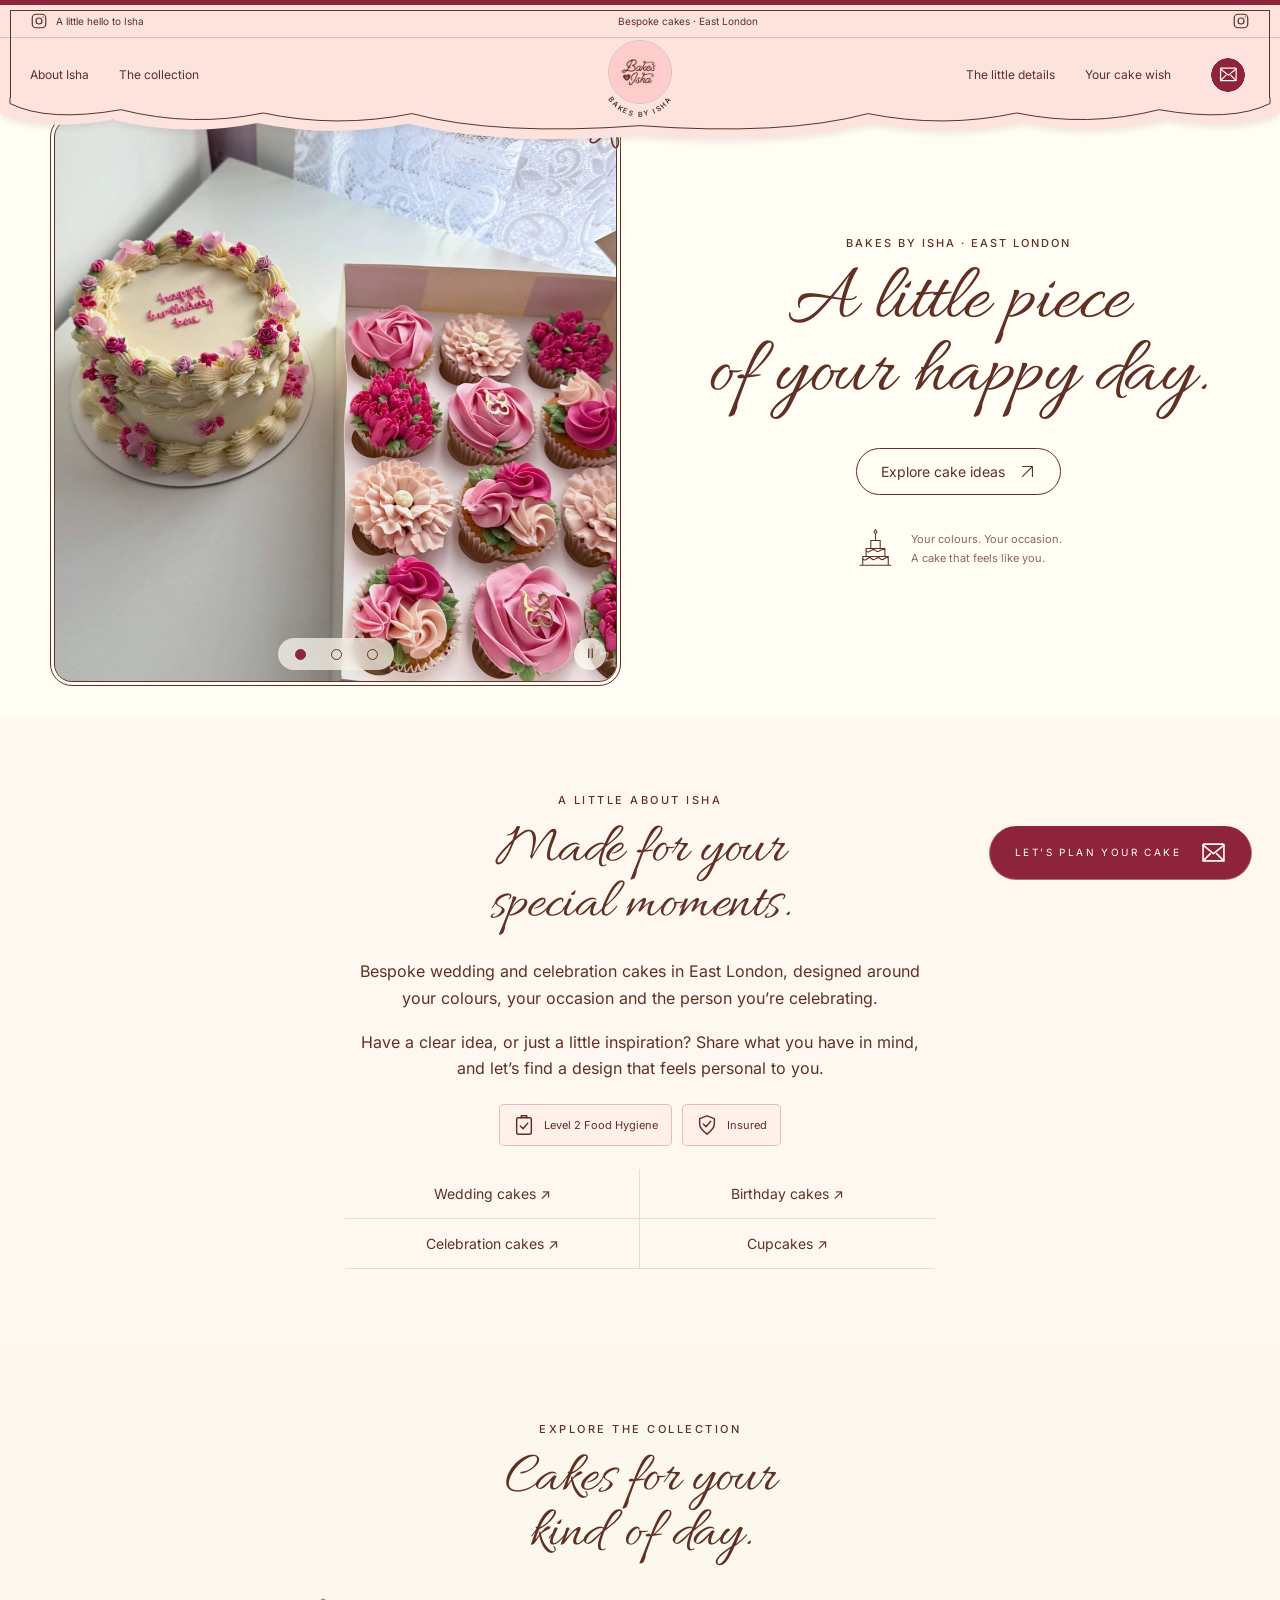
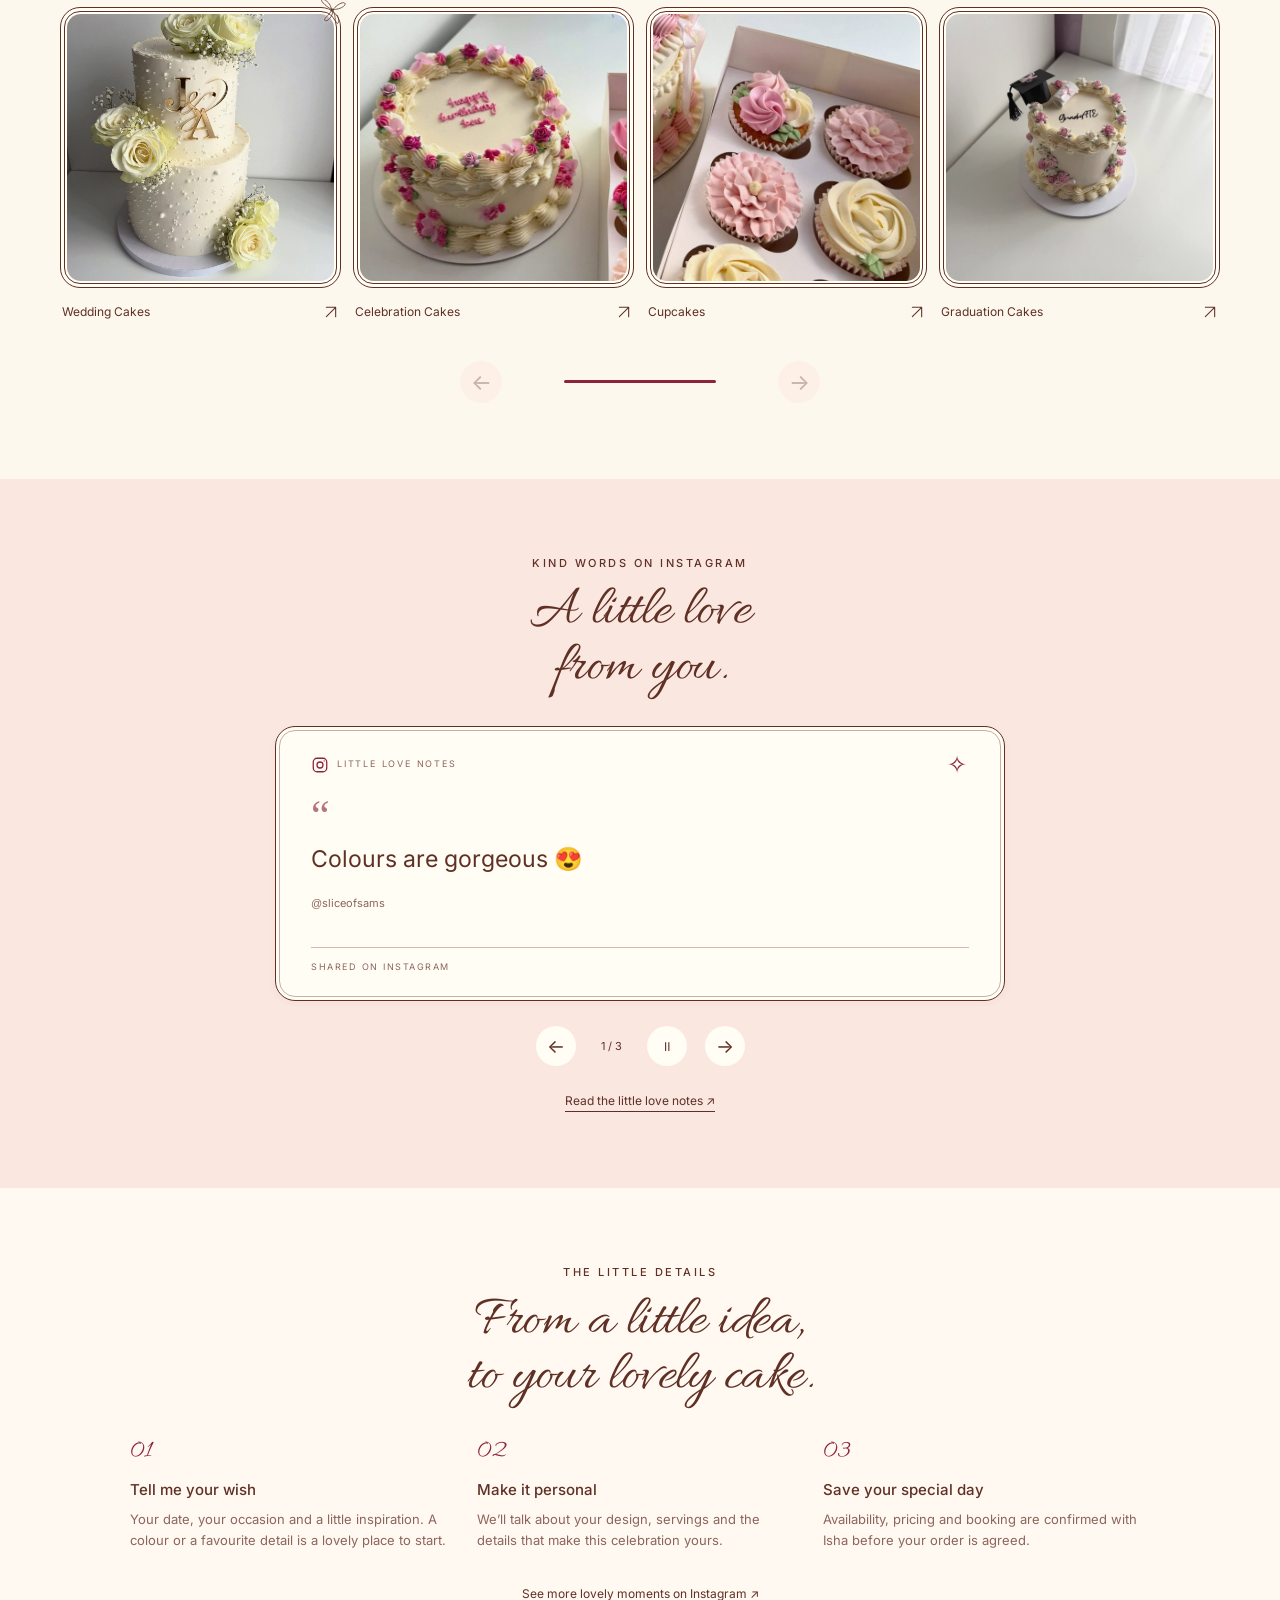
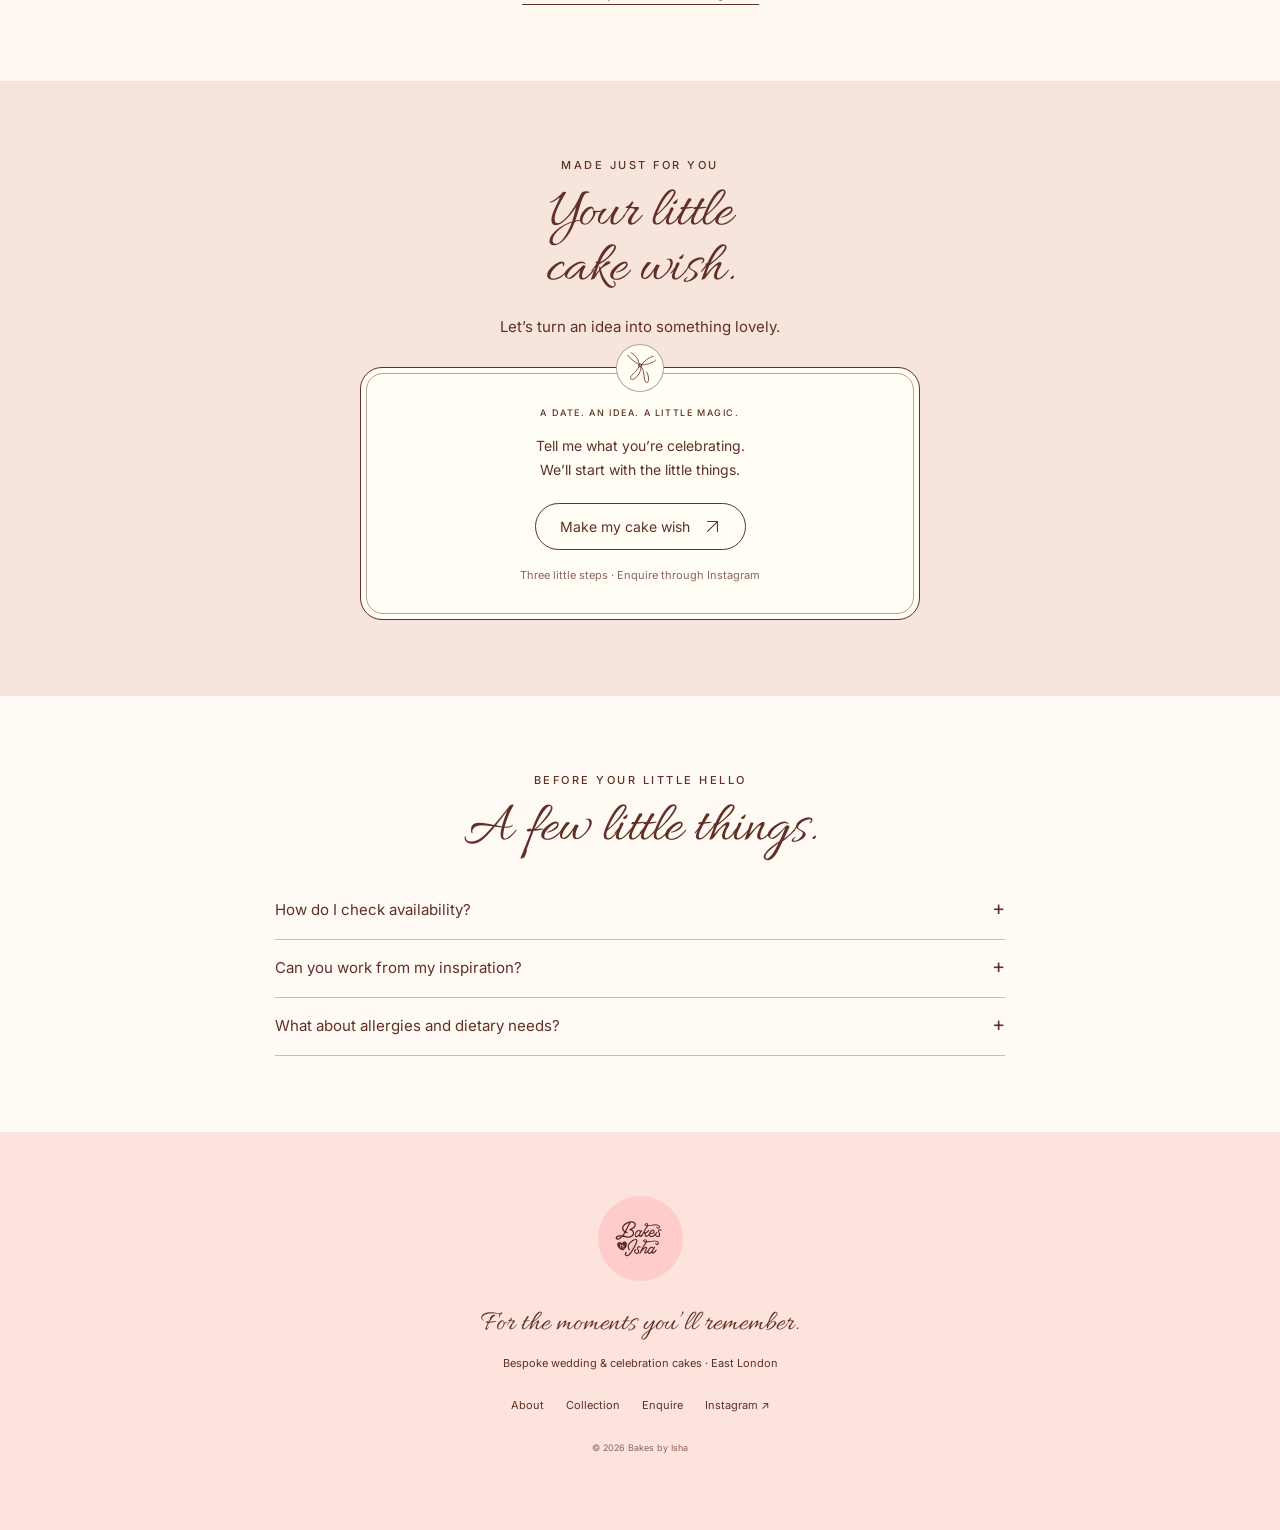
==== commit 368613be: "Refine inset header, centered layout and automatic Instagram feedback" ====
--- a/index.html
+++ b/index.html
@@ -28,7 +28,7 @@
  <nav class="desktop-nav right" aria-label="More"><a href="#details">The little details</a><a href="#enquiry">Your cake wish</a></nav>
  <a class="mail-button" href="#enquiry" aria-label="Plan your cake"><svg><use href="#mail"/></svg></a></div>
  <svg class="curtain" preserveAspectRatio="none" viewBox="0 0 1000 94" aria-hidden="true"><path class="curtain-fill" d="M0 0H1000V17Q970 75 912 36Q855 91 799 46Q741 94 681 48Q614 117 500 85Q386 117 319 48Q259 94 201 46Q145 91 88 36Q30 75 0 17Z"/><path class="curtain-line" d="M2 0V15Q30 71 88 33Q145 86 201 43Q259 89 319 45Q386 113 500 82Q614 113 681 45Q741 89 799 43Q855 86 912 33Q970 71 998 15V0"/></svg>
-</header>
+<div class="header-border-sides" aria-hidden="true"></div><svg class="header-curve-border" preserveAspectRatio="none" viewBox="0 0 1000 94" aria-hidden="true"><path d="M0 0V17Q30 75 88 36Q145 91 201 46Q259 94 319 48Q386 117 500 85Q614 117 681 48Q741 94 799 46Q855 91 912 36Q970 75 1000 17V0"/></svg></header>
 <div class="menu-backdrop" hidden></div><nav id="menu" class="menu-drawer" aria-label="Mobile menu" inert><p class="eyebrow">Something lovely starts here</p><a href="#about">A little about Isha <span>01</span></a><a href="#collection">The cake collection <span>02</span></a><a href="#details">The little details <span>03</span></a><a href="#enquiry">Your little cake wish <span>04</span></a><a class="menu-instagram" href="https://www.instagram.com/bakes.byisha/" target="_blank" rel="noopener">Find more on Instagram ↗</a></nav>
 <main id="main">
  <section class="hero" aria-labelledby="hero-title">
@@ -50,7 +50,7 @@
 <article class="love-card"><div class="love-card-top"><svg aria-hidden="true"><use href="#insta"/></svg><span>Little love notes</span><span class="love-sparkle" aria-hidden="true">✧</span></div><span class="quote-mark" aria-hidden="true">“</span><blockquote><p>Colours are gorgeous 😍</p><cite><a href="https://www.instagram.com/p/DYXik-VMQ9Z/c/18117220912615246/" target="_blank" rel="noopener">@sliceofsams</a></cite></blockquote><p class="love-source">Shared on Instagram</p></article>
 <article class="love-card"><div class="love-card-top"><svg aria-hidden="true"><use href="#insta"/></svg><span>Little love notes</span><span class="love-sparkle" aria-hidden="true">✧</span></div><span class="quote-mark" aria-hidden="true">“</span><blockquote><p>These are so pretty 😍</p><cite><a href="https://www.instagram.com/p/DYXik-VMQ9Z/c/18121382563563079/" target="_blank" rel="noopener">@whisknbakes</a></cite></blockquote><p class="love-source">Shared on Instagram</p></article>
 <article class="love-card"><div class="love-card-top"><svg aria-hidden="true"><use href="#insta"/></svg><span>Little love notes</span><span class="love-sparkle" aria-hidden="true">✧</span></div><span class="quote-mark" aria-hidden="true">“</span><blockquote><p>So prettyyy 🩷✨</p><cite><a href="https://www.instagram.com/p/DYXik-VMQ9Z/c/18199184212362876/" target="_blank" rel="noopener">@secret_to_beauty_</a></cite></blockquote><p class="love-source">Shared on Instagram</p></article>
-</div></div><div class="love-controls"><button class="round-button love-prev" aria-label="Previous kind words">←</button><span class="love-count" aria-live="polite">1 / 3</span><button class="round-button love-next" aria-label="Next kind words">→</button></div><a class="text-link" href="https://www.instagram.com/p/DYXik-VMQ9Z/" target="_blank" rel="noopener">Read the little love notes ↗</a></section>
+</div></div><div class="love-controls"><button class="round-button love-prev" aria-label="Previous kind words">←</button><span class="love-count" aria-live="polite">1 / 3</span><button class="round-button love-pause" aria-label="Pause Instagram feedback slideshow">Ⅱ</button><button class="round-button love-next" aria-label="Next kind words">→</button></div><a class="text-link" href="https://www.instagram.com/p/DYXik-VMQ9Z/" target="_blank" rel="noopener">Read the little love notes ↗</a></section>
  <section class="details section reveal" id="details" aria-labelledby="details-title"><p class="eyebrow">The little details</p><h2 id="details-title">From a little idea,<br>to your lovely cake.</h2><div class="steps"><article><span class="step-number">01</span><h3>Tell me your wish</h3><p>Your date, your occasion and a little inspiration. A colour or a favourite detail is a lovely place to start.</p></article><article><span class="step-number">02</span><h3>Make it personal</h3><p>We’ll talk about your design, servings and the details that make this celebration yours.</p></article><article><span class="step-number">03</span><h3>Save your special day</h3><p>Availability, pricing and booking are confirmed with Isha before your order is agreed.</p></article></div><a class="text-link" href="https://www.instagram.com/bakes.byisha/" target="_blank" rel="noopener">See more lovely moments on Instagram ↗</a></section>
  <section class="enquiry section" id="enquiry" aria-labelledby="enquiry-title"><div class="reveal section-heading"><p class="eyebrow">Made just for you</p><h2 id="enquiry-title">Your little<br>cake wish.</h2><p class="intro">Let’s turn an idea into something lovely.</p></div><div class="enquiry-invitation reveal"><svg class="invitation-bow" aria-hidden="true"><use href="#bow"/></svg><p class="eyebrow">A date. An idea. A little magic.</p><p>Tell me what you’re celebrating.<br>We’ll start with the little things.</p><a class="button" href="#enquiry" data-open-enquiry>Make my cake wish <svg><use href="#arrow"/></svg></a><p class="form-note">Three little steps · Enquire through Instagram</p></div></section>
  <section class="faq section reveal" id="faq"><p class="eyebrow">Before your little hello</p><h2>A few little things.</h2><details><summary>How do I check availability?</summary><p>Check the availability highlights on <a href="https://www.instagram.com/bakes.byisha/" target="_blank" rel="noopener">Isha’s Instagram</a>, then send your date and cake idea. Your date is confirmed directly with Isha.</p></details><details><summary>Can you work from my inspiration?</summary><p>Share the colours, theme and details you love with your enquiry. Isha can discuss a bespoke design suited to your celebration.</p></details><details><summary>What about allergies and dietary needs?</summary><p>Please mention any allergies or dietary requirements when you enquire. Ask Isha to confirm ingredients and suitability before booking.</p></details></section>
--- a/style.css
+++ b/style.css
@@ -23,3 +23,10 @@
 @media(min-width:1050px){.header-inner{height:86px}.hero{padding-top:23px;gap:65px}.hero h1{font-size:86.4px}.hero-copy{padding-top:45px}.hero-frame{margin-top:-8px}.curtain{height:36px;bottom:-33px}}
 @media(max-width:359px){.section{padding-inline:10px}.section h2{font-size:41.4px}.hero h1{font-size:37.8px}.cake-card>span{font-size:12px}.drawer-header{padding-inline:12px}.drawer-header h2{font-size:28px}.drawer-scroll{padding-inline:14px}.enquiry-drawer .form-row{gap:10px}.drawer-header img{width:36px;height:36px}.enquiry-drawer .look-options span{font-size:11px}}
 @media(prefers-reduced-motion:reduce){.love-track,.enquiry-drawer,.faq-content{transition:none!important}.enquiry-drawer{transform:none}.faq-content{opacity:1}}
+/* Fine inset header outline, with 10px of pink outside the scallops. */
+.header-inner{height:66.3px;padding-inline:20px}.brand{width:88.4px;height:84.2px;top:1.7px}.brand img{width:57.8px;height:57.8px}.brand-arc{width:88.4px;height:79px;top:-7.65px}.menu-toggle{width:44px;height:44px;padding:11px 10px}.menu-toggle span{width:23px}.menu-toggle[aria-expanded=true] span:first-child{transform:translateY(7px) rotate(45deg)}.menu-toggle[aria-expanded=true] span:last-child{transform:translateY(-7px) rotate(-45deg)}.mail-button{width:44px;height:44px;background:radial-gradient(circle,var(--burgundy) 0 16.5px,transparent 17px)}.mail-button svg{width:18.7px;height:18.7px}.curtain{height:24.65px;bottom:-21.65px}.curtain-line{display:none}.header-border-sides{position:absolute;top:10px;left:10px;right:10px;bottom:13px;border:1px solid var(--chocolate);border-bottom:0;pointer-events:none;z-index:1}.header-curve-border{position:absolute;left:10px;width:calc(100% - 20px);height:24.65px;bottom:-11.65px;z-index:1;pointer-events:none;overflow:visible}.header-curve-border path{stroke:var(--chocolate);stroke-width:1;vector-effect:non-scaling-stroke;fill:none}.menu-drawer{top:104px;padding-top:32px}.hero{padding-top:12px}.hero-frame{margin-top:-7px}.hero .slides{aspect-ratio:4/3}.hero h1{font-size:clamp(35.5px,10.49vw,48.22px)}.hero-copy{padding-top:23px;padding-bottom:36px}.section{padding-top:56px;padding-bottom:56px}.section h2{font-size:44px;margin-bottom:25px}.about-copy{text-align:center}.about .badges{justify-content:center}.about .occasion-links{text-align:center}.occasion-links a{display:flex;justify-content:center;align-items:center;min-height:48px;padding:13px 7px!important}.about .badges span{justify-content:center;min-height:42px}.about .badges{gap:10px;margin-top:22px}.collection-track{padding-top:20px;padding-bottom:8px}.cake-card .photo-frame{border-radius:20px}.cake-card .photo-frame:before{border-radius:16px}.cake-card .image-window{border-radius:14px}.cake-card>span{padding:14px 2px;font-size:12px;line-height:1.5;min-height:49px;gap:6px}.cake-card .photo-frame{transition:box-shadow .35s,transform .35s}.cake-card:hover .photo-frame{box-shadow:0 5px 16px #60302513;transform:translateY(-2px)}.collection-controls{margin-top:16px}.love-card{border-radius:20px;min-height:253px}.love-viewport{border-radius:24px}.love-controls{gap:18px}.love-controls .round-button{width:40px;height:40px}.love-pause{font-size:12px!important}.love-count{min-width:35px;text-align:center}.love-card-top svg{stroke-width:1.7;color:var(--burgundy)}.enquiry-invitation{border-radius:22px;box-shadow:none;padding:34px 20px 30px}.enquiry-invitation:before{content:'';position:absolute;inset:5px;border:1px solid #60302570;border-radius:17px;pointer-events:none}.invitation-bow{border:1px solid #60302570;border-radius:50%;width:48px;height:48px;top:-24px;left:calc(50% - 24px);padding:5px;z-index:2}.enquiry-invitation .button{position:relative;z-index:1}.enquiry-invitation .form-note{margin-top:16px}.enquiry{padding-top:58px;padding-bottom:58px}footer{background:var(--pink);padding-top:54px;padding-bottom:45px}.footer-script{font-size:28.8px;line-height:1.25;max-width:550px;margin:20px auto 12px}.sticky-cta{box-shadow:none;border-top:0}body{padding-bottom:0}.page-bottom-space{height:calc(60px + env(safe-area-inset-bottom));background:var(--pink)}
+@media(min-width:768px){.header-inner{height:72.25px;padding-inline:30px}.brand{width:97.75px;height:89.25px}.brand img{width:64.6px;height:64.6px}.brand-arc{width:97.75px;height:86.7px;top:-8.5px}.curtain{height:28.9px;bottom:-25.9px}.header-curve-border{height:28.9px;bottom:-15.9px}.menu-drawer{top:110px}.hero .slides{aspect-ratio:1/1}.hero h1{font-size:66px}.section{padding-top:76px;padding-bottom:76px}.section h2{font-size:57.5px}.enquiry-invitation{padding-top:38px;padding-bottom:34px}.love-card{min-height:275px}footer{padding-top:64px;padding-bottom:74px}.page-bottom-space{height:0}}
+@media(min-width:768px) and (max-width:1049px){.hero .slides{aspect-ratio:4/3}.hero h1{font-size:62.6px}}
+@media(min-width:1050px){.header-inner{height:73.1px}.curtain{height:30.6px;bottom:-27.6px}.header-curve-border{height:30.6px;bottom:-17.6px}.hero h1{font-size:81.2px}.hero-copy{padding-top:32px}.hero-frame{margin-top:-8px}}
+@media(max-width:359px){.hero h1{font-size:35.5px}.section h2{font-size:38.9px}.love-card{padding-inline:19px}.love-card blockquote p{font-size:18px}.cake-card>span{font-size:11px}.enquiry-invitation{padding-inline:14px}.enquiry-invitation .eyebrow{font-size:8px}.section{padding-top:50px;padding-bottom:50px}}
+@media(prefers-reduced-motion:reduce){.cake-card .photo-frame{transition:none}}
